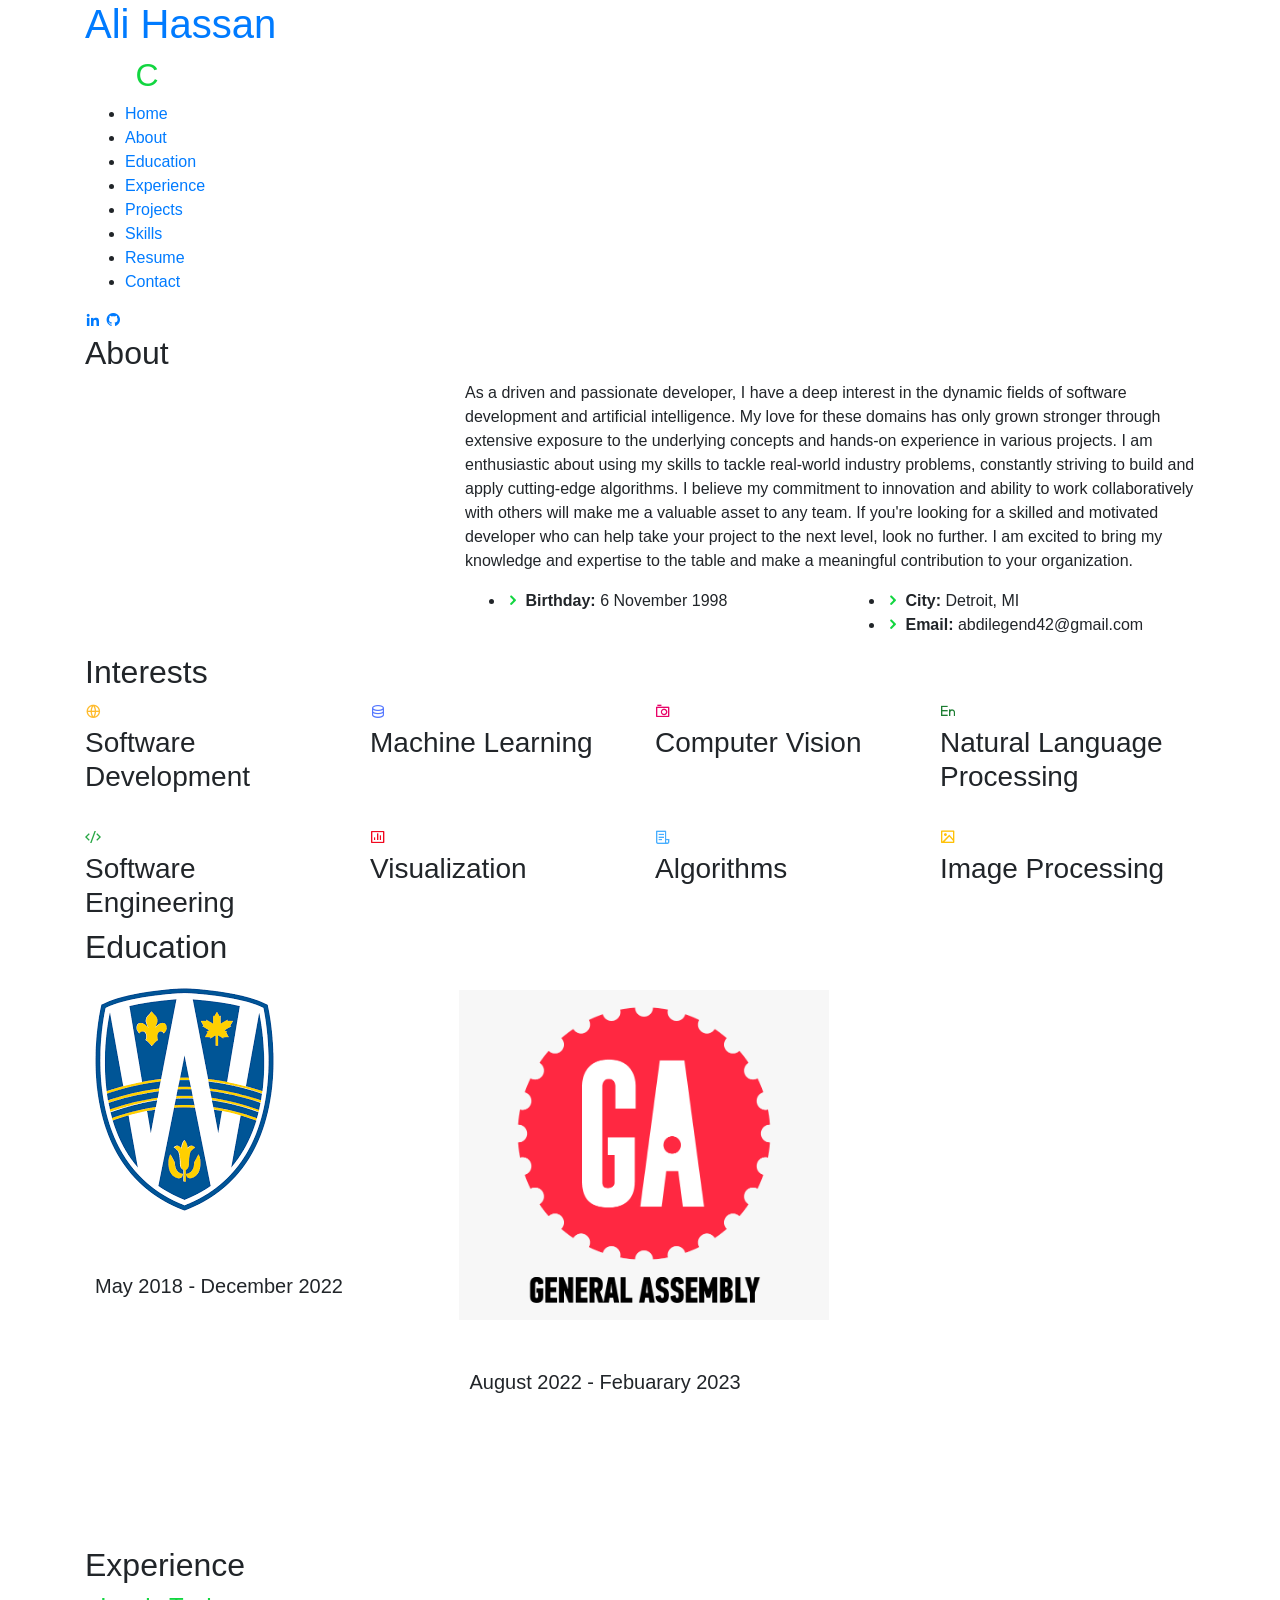
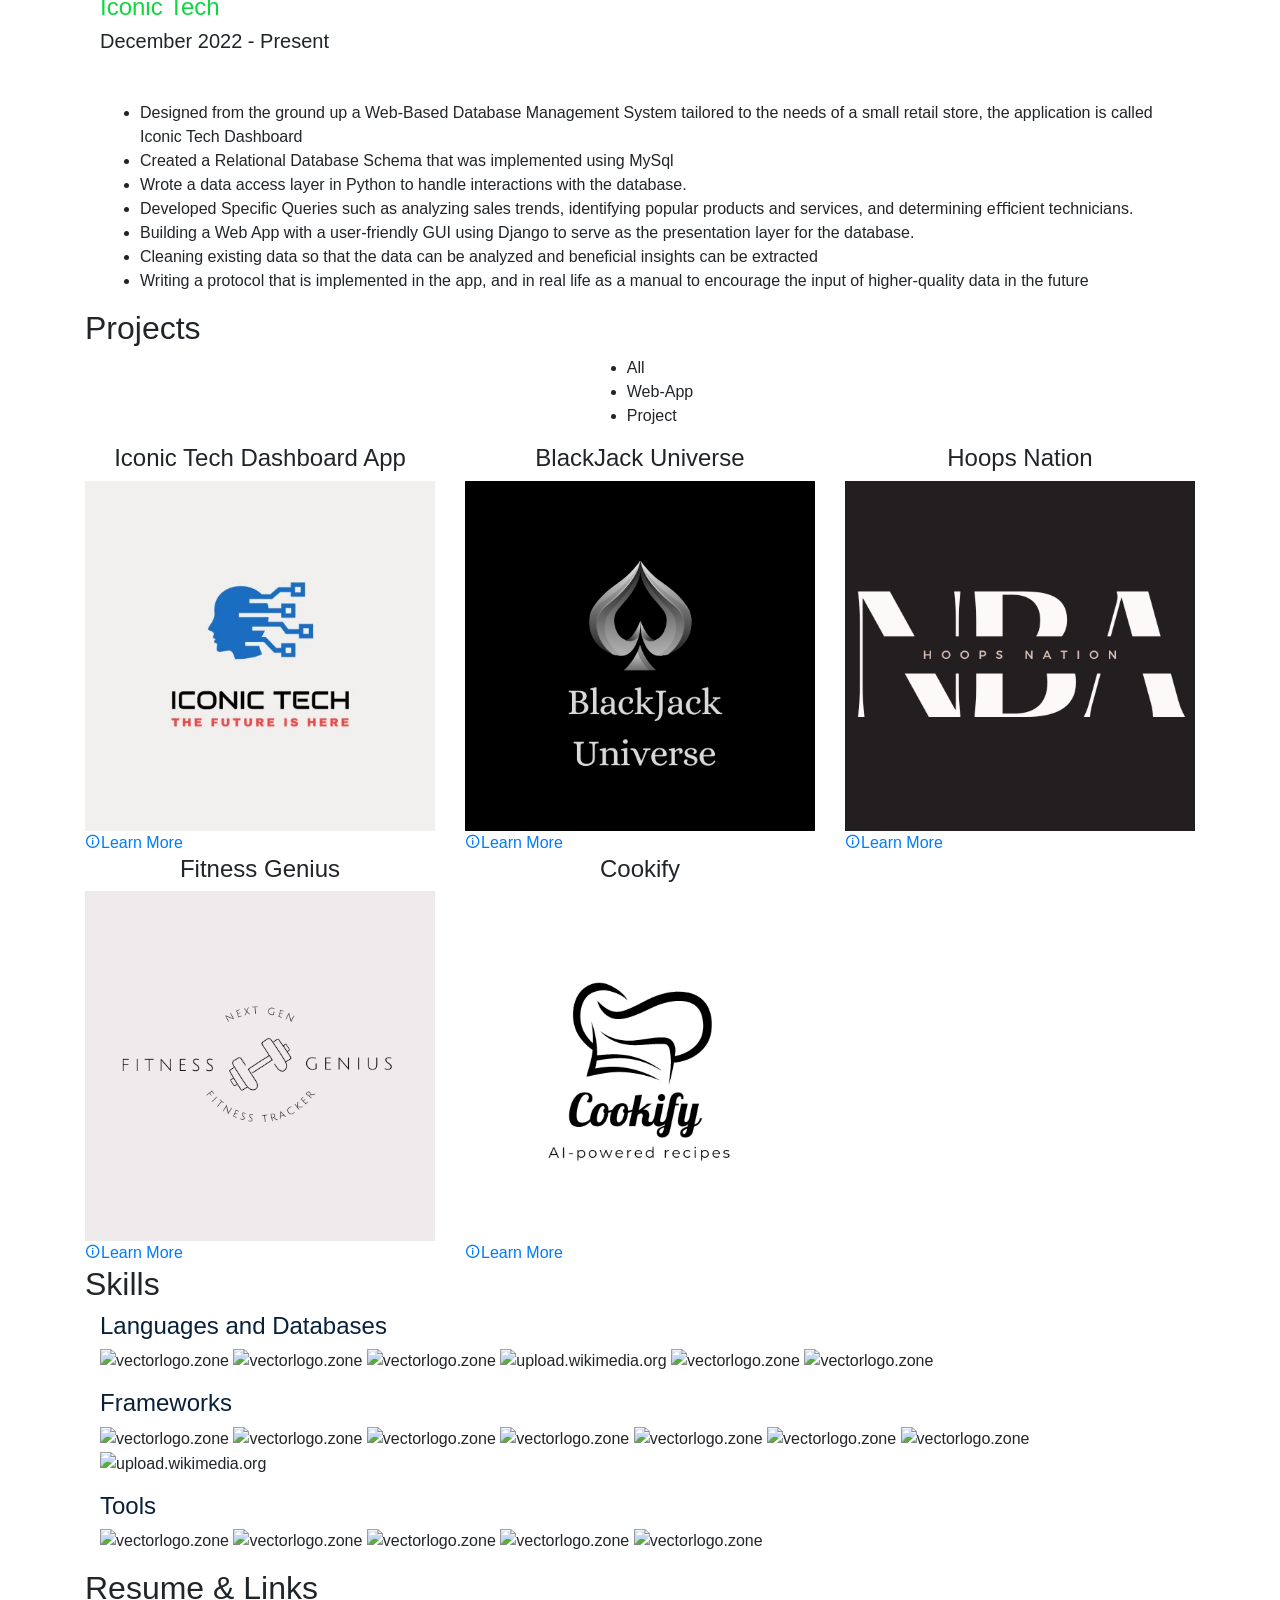
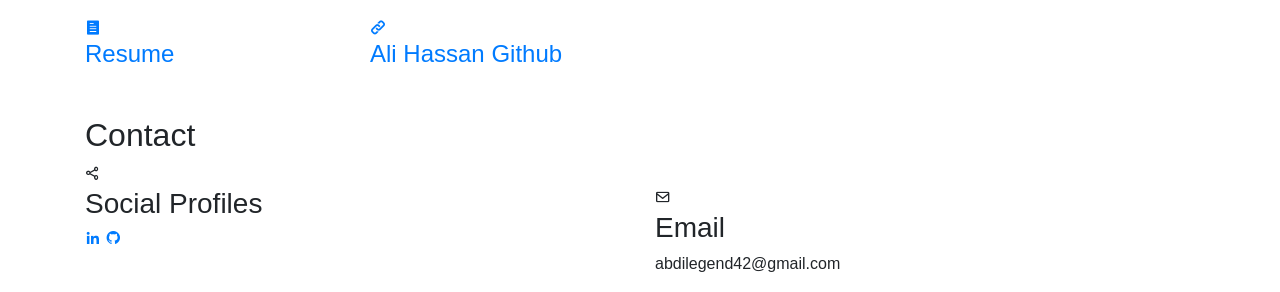
==== index.html @ 227ce413 "done" ====
<!DOCTYPE html>
<html lang="en">

<head>
  <!-- Google Tag Manager -->
  <script>(function(w,d,s,l,i){w[l]=w[l]||[];w[l].push({'gtm.start':
  new Date().getTime(),event:'gtm.js'});var f=d.getElementsByTagName(s)[0],
  j=d.createElement(s),dl=l!='dataLayer'?'&l='+l:'';j.async=true;j.src=
  'https://www.googletagmanager.com/gtm.js?id='+i+dl;f.parentNode.insertBefore(j,f);
  })(window,document,'script','dataLayer','GTM-5BB8W2X');</script>
  <!-- End Google Tag Manager -->
  <link rel="icon" type="image/png" href="/favicon.png"/>
  <meta charset="utf-8">
  <meta content="width=device-width, initial-scale=1.0" name="viewport">

  <title>Personal Portfolio</title>
  <meta content="" name="descriptison">
  <meta content="" name="keywords">

  <!-- Google Fonts -->
  <link href="https://fonts.googleapis.com/css?family=Open+Sans:300,300i,400,400i,600,600i,700,700i|Raleway:300,300i,400,400i,500,500i,600,600i,700,700i|Poppins:300,300i,400,400i,500,500i,600,600i,700,700i" rel="stylesheet">

  <!-- Vendor CSS Files -->
  <link href="assets/vendor/bootstrap/css/bootstrap.min.css" rel="stylesheet">
  <link href="assets/vendor/icofont/icofont.min.css" rel="stylesheet">
  <link href="assets/vendor/remixicon/remixicon.css" rel="stylesheet">
  <link href="assets/vendor/owl.carousel/assets/owl.carousel.min.css" rel="stylesheet">
  <link href="assets/vendor/boxicons/css/boxicons.min.css" rel="stylesheet">
  <link href="assets/vendor/venobox/venobox.css" rel="stylesheet">

  <!-- Template Main CSS File -->
  <link href="assets/css/style.css" rel="stylesheet">


  <!-- Global site tag (gtag.js) - Google Analytics -->
  <script async src="https://www.googletagmanager.com/gtag/js?id=UA-169007209-3"></script>
  <script>
    window.dataLayer = window.dataLayer || [];
    function gtag(){dataLayer.push(arguments);}
    gtag('js', new Date());

    gtag('config', 'UA-169007209-3');
  </script>



  <!-- =======================================================
  * Template Name: Personal - v2.1.0
  * Template URL: https://bootstrapmade.com/personal-free-resume-bootstrap-template/
  * Author: BootstrapMade.com
  * License: https://bootstrapmade.com/license/
  ======================================================== -->
</head>

<body>
  
  <!-- Google Tag Manager (noscript) -->
  <noscript><iframe src="https://www.googletagmanager.com/ns.html?id=GTM-5BB8W2X"
  height="0" width="0" style="display:none;visibility:hidden"></iframe></noscript>
  <!-- End Google Tag Manager (noscript) -->
  <!-- ======= Header ======= -->
  <header id="header" class="header-tops">

    <div class="container">

      <h1><a href="index.html">Ali Hassan</a></h1>
      <h2 style="color:#fff">I'm <span class="typing" style="color:#12D640"></span></h2>
      <nav class="nav-menu d-none d-lg-block">
        <ul>
          <li class="active"><a href="#header"> <span>Home</span></a></li>
          <li><a href="#about"><span>About</span></a></li>
          <li><a href="#education"> <span>Education</span></a></li>
          <li><a href="#experience"> <span>Experience</span></a></li>
<!--          <li><a href="#projects"> <span>Projects</span></a></li>-->
          <li><a href="#portfolio"> <span>Projects</span></a></li>
          <li><a href="#skills"> <span>Skills</span></a></li>
          <li><a href="https://docs.google.com/document/d/1P2E6kSkN2MoJBh04_WtSb4Br6x7WhR8anHYBOTL9OX8/edit?usp=sharing" target="_blank"> <span>Resume</span></a></li>
          <!-- <li><a href="#links"> <span>Resume & Links</span></a></li> -->
          <li><a href="#contacts"> <span>Contact</span></a></li>

        </ul>
      </nav><!-- .nav-menu -->

      <div class="social-links">
          <a href="https://www.linkedin.com/in/ali-hassan-009813263/" target="_blank" class="linkedin"><i class="bx bxl-linkedin"></i></a>
          <a href="https://github.com/Alibedel" target="_blank" class="github"><i class="bx bxl-github"></i></a>
          <!-- <a href="abdilegend42@gmail.com" target="_blank" class="google"><i class="bx bxl-google"></i></a> -->

      </div>

    </div>
  </header><!-- End Header -->

  <!-- ======= About Section ======= -->
  <section id="about" class="about">

    <!-- ======= About Me ======= -->
    <div class="about-me container">

      <div class="section-title">
        <h2>About</h2>
      </div>

      <div class="row">
        <div class="col-lg-4" data-aos="fade-right">
          <!-- <img src="assets/img/profile.jpeg" class="img-fluid" alt=""> -->
        </div>
        <div class="col-lg-8 pt-4 pt-lg-0 content" data-aos="fade-left">
          <p>As a driven and passionate developer, I have a deep interest in the dynamic fields of software development and artificial intelligence. My love for these domains has only grown stronger through extensive exposure to the underlying concepts and hands-on experience in various projects.
            I am enthusiastic about using my skills to tackle real-world industry problems, constantly striving to build and apply cutting-edge algorithms. I believe my commitment to innovation and ability to work collaboratively with others will make me a valuable asset to any team.
            If you're looking for a skilled and motivated developer who can help take your project to the next level, look no further. I am excited to bring my knowledge and expertise to the table and make a meaningful contribution to your organization.
          </p>
          <div class="row">
            <div class="col-lg-6">
              <ul>
                <li><i class="icofont-rounded-right"></i> <strong>Birthday:</strong> 6 November 1998</li>
                <!--<li><i class="icofont-rounded-right"></i> <strong>Phone:</strong> +1 480-401-8112</li>-->
              </ul>
            </div>
            <div class="col-lg-6">
              <ul>
                <li><i class="icofont-rounded-right"></i> <strong>City:</strong> Detroit, MI</li>
                <li><i class="icofont-rounded-right"></i> <strong>Email:</strong> abdilegend42@gmail.com</li>
              </ul>
            </div>
          </div>
        </div>
      </div>

    </div><!-- End About Me -->

    <!-- ======= Interests ======= -->
    <div class="interests container">

      <div class="section-title">
        <h2>Interests</h2>
      </div>

      <div class="row">
        <div class="col-lg-3 col-md-4">
          <div class="icon-box">
            <i class="ri-global-line" style="color: #ffbb2c;"></i>
            <h3>Software Development</h3>
          </div>
        </div>
        <div class="col-lg-3 col-md-4 mt-4 mt-md-0">
          <div class="icon-box">
            <i class="ri-database-2-line" style="color: #5578ff;"></i>
            <h3>Machine Learning</h3>
          </div>
        </div>
        <div class="col-lg-3 col-md-4 mt-4 mt-md-0">
          <div class="icon-box">
            <i class="ri-camera-3-line" style="color: #e80368;"></i>
            <h3>Computer Vision</h3>
          </div>
        </div>
        <div class="col-lg-3 col-md-4 mt-4 mt-lg-0">
          <div class="icon-box">
            <i class="ri-english-input" style="color: #1c7d32;"></i>
            <h3>Natural Language Processing</h3>
          </div>
        </div>
        <div class="col-lg-3 col-md-4 mt-4">
          <div class="icon-box">
            <i class="ri-code-s-slash-fill" style="color: #28a745;"></i>
            <h3>Software Engineering</h3>
          </div>
        </div>
        <div class="col-lg-3 col-md-4 mt-4">
          <div class="icon-box">
            <i class="ri-bar-chart-box-line" style="color: #f1081f;"></i>
            <h3>Visualization</h3>
          </div>
        </div>
        <div class="col-lg-3 col-md-4 mt-4">
          <div class="icon-box">
            <i class="ri-file-list-3-line" style="color: #47aeff;"></i>
            <h3>Algorithms</h3>
          </div>
        </div>
        <div class="col-lg-3 col-md-4 mt-4">
          <div class="icon-box">
            <i class="ri-image-line" style="color: #ffc107;"></i>
            <h3>Image Processing</h3>
          </div>
        </div>
      </div>

    </div><!-- End Interests -->
  </section><!-- End About Section -->



  <!-- ======= Education Section ======= -->
  <section id="education" class="services">
    <div class="container">
      <div class="section-title">
        <h2>Education</h2>
      </div>
      <div class="row">
        <div class="col-lg-12" data-aos="fade-up" style="display: inline-block;">


            <div class="col-md-4 mt-4 mt-md-0 icon-box" data-aos="fade-up" data-aos-delay="100" style="padding:0px 0px;padding-bottom: 5px;display: inline-block;">
              <img src="assets/img/education/ASU.jpg" class="img-fluid" alt="">
              <!-- <h4 style="text-align:left;"><a href="https://www.asu.edu/" target="_blank" style="color:#12d640">Arizona State University</a><br> </h4> -->
              <p style="text-align:left;color:#fff;padding: 5px 10px;"><em>BCS in Biochemstry</em></p>
              <h5 style="text-align:left;padding: 0px 10px;">May 2018 - December 2022</h5>
              <h6 style="text-align:left;color:#fff;padding: 0px 10px;">Relevant Coursework</h6>
              <ul style="text-align:left;color:#fff;">
                <li>the structure and function of DNA, RNA, and proteins</li>
                <li>the principles and applications of various analytical techniques used in biochemistry, such as chromatography, electrophoresis, and spectroscopy.</li>
                <li>the principles of inheritance and the structure and function of genes.</li>
              </ul>
            </div>
            <div class="col-md-4 mt-4 mt-md-0 icon-box" data-aos="fade-up" data-aos-delay="100" style="padding:0px 0px;padding-bottom: 5px;display: inline-block;">
              <img src="assets/img/education/GA.png" class="img-fluid" alt="">
              <!-- <h4 style="text-align:left;"><a href="https://www.asu.edu/" target="_blank" style="color:#12d640">Arizona State University</a><br> </h4> -->
              <p style="text-align:left;color:#fff;padding: 5px 10px;"><em>Software Engineering</em></p>
              <h5 style="text-align:left;padding: 0px 10px;">August 2022 -  Febuarary 2023</h5>
              <h6 style="text-align:left;color:#fff;padding: 0px 10px;">Relevant Coursework</h6>
              <ul style="text-align:left;color:#fff;">
                <li>Database Management Systems</li>
                <li>World Wide Web Info System Dev</li>
                <li>Obj-Oriented Software Analysis/Design</li>
                <li>Data Structures & Algorithms</li>
              </ul>
            </div>

          </div>
        </div>
      </div>


 

  </section>
  <!-- End Education Section -->



  <!-- Start Experience Section -->

  <section id="experience" class="services">
    <div class="container">
      <div class="section-title">
        <h2>Experience</h2>
      </div>
      <div class="row">
          <div class="col-lg-12" data-aos="fade-up">
              <div class="col-md-12 mt-4 mt-md-0 icon-box" data-aos="fade-up" data-aos-delay="100">
                <h4 style="text-align:left;"><a href="https://www.iconictech.ca/" style="color:#12d640">Iconic Tech</a><br> </h4>
                <h5 style="text-align:left;">December 2022 - Present</h5>
                <p style="text-align:left;color:#fff"><em>Software Engineer (Freelance) </em></p>
                <ul style="text-align:left;">
                  <li>Designed from the ground up a Web-Based Database Management
                    System tailored to the needs of a small retail store, the application is called
                    Iconic Tech Dashboard</li>
                  <li>Created a Relational Database Schema that was implemented using
                      MySql</li>
                  <li>Wrote a data access layer in Python to handle interactions with the
                    database.</li>
                  <li>Developed Speciﬁc Queries such as analyzing sales trends, identifying
                    popular products and services, and determining eﬃcient technicians.</li>
                  <li>Building a Web App with a user-friendly GUI using Django to serve as
                    the presentation layer for the database.</li>
                  <li>Cleaning existing data so that the data can be analyzed and beneﬁcial
                    insights can be extracted</li>
                  <li>Writing a protocol that is implemented in the app, and in real life as a
                    manual to encourage the input of higher-quality data in the future</li>

                </ul>
              </div>
              <!-- <div class="col-md-12 mt-4 mt-md-0 icon-box" data-aos="fade-up" data-aos-delay="100">
                <h4 style="text-align:left;"><a href="https://windsorislamicassociation.com/" style="color:#12d640">Windsor Islamic Association</a><br> </h4>
                <h5 style="text-align:left;">July 2022 - August 2022</h5>
                <p style="text-align:left;color:#fff"><em>Web Developer Intern</em></p>
                <ul style="text-align:left;">
                  <li>Designed and Built a responsive website using a CMS and Front End
                    Stack technologies</li>
                  <li>Worked on Prayer Time Algorithm Using Html/CSS, Javascript and
                    PHP</li>
                  <li>Created various forms of content and published media tailored to the
                    clients needs</li>
                </ul>
              </div> -->
          </div>
        </div>
    </div>
  </section>

  <!-- End Experience Section -->



  <!-- Start Project Section -->
  <section id="portfolio" class="portfolio">
    <div class="container">

      <div class="section-title">
        <h2>Projects</h2>
      </div>

      <div class="row">
        <div class="col-lg-12 d-flex justify-content-center">
          <ul id="portfolio-flters">
            <li data-filter="*" class="filter-active">All</li>
            <li data-filter=".filter-app">Web-App</li>
            <li data-filter=".filter-project">Project</li>
          </ul>
        </div>
      </div>

      <div class="row portfolio-container">

        <div class="col-lg-4 col-md-6 portfolio-item filter-app">
          <center><h4>Iconic Tech Dashboard App</h4></center>
          <div class="portfolio-wrap">
            <img src="assets/img/project/iconictech.jpg" class="img-fluid" alt="">
            <div class="portfolio-info">
              <div class="portfolio-links">
                <a href="projects/iconictech.html" data-gall="portfolioDetailsGallery" data-vbtype="iframe" class="venobox" title="Project Details"><i class="bx bx-info-circle"></i>Learn More</a>
              </div>
            </div>
          </div>
        </div>

        <div class="col-lg-4 col-md-6 portfolio-item filter-app">
          <center><h4>BlackJack Universe</h4></center>
          <div class="portfolio-wrap">
            <img src="assets/img/project/blackJackUniverse.png" class="img-fluid" alt="">
            <div class="portfolio-info">
              
              <div class="portfolio-links">
                <a href="projects/blackJackUniverse.html" data-gall="portfolioDetailsGallery" data-vbtype="iframe" class="venobox" title="Project Details"><i class="bx bx-info-circle"></i>Learn More</a>
              </div>
            </div>
          </div>
        </div>

        <div class="col-lg-4 col-md-6 portfolio-item filter-app">
          <center><h4>Hoops Nation</h4></center>
          <div class="portfolio-wrap">
            <img src="assets/img/project/hoopsNations.png" class="img-fluid" alt="VegiDrone">
            <div class="portfolio-info">            
              <div class="portfolio-links">
                <a href="projects/hoopsNations.html" data-gall="portfolioDetailsGallery" data-vbtype="iframe" class="venobox" title="Project Details"><i class="bx bx-info-circle"></i>Learn More</a>
              </div>
            </div>
          </div>
        </div>

        <div class="col-lg-4 col-md-6 portfolio-item filter-project">
          <center><h4>Fitness Genius</h4></center>
          <div class="portfolio-wrap">
            <img src="assets/img/project/fitGenius.png" class="img-fluid" alt="">
            <div class="portfolio-info">
              <div class="portfolio-links">
                <a href="projects/fitGenius.html" data-gall="portfolioDetailsGallery" data-vbtype="iframe" class="venobox" title="Project Details"><i class="bx bx-info-circle"></i>Learn More</a>
              </div>
            </div>
          </div>
        </div>

        <div class="col-lg-4 col-md-6 portfolio-item filter-project">
          <center><h4>Cookify</h4></center>
          <div class="portfolio-wrap">
            <img src="assets/img/project/Cookify.png" class="img-fluid" alt="">
            <div class="portfolio-info">
              
              <div class="portfolio-links">
                <a href="projects/Cookify.html" data-gall="portfolioDetailsGallery" data-vbtype="iframe" class="venobox" title="Project Details"><i class="bx bx-info-circle"></i>Learn More</a>
              </div>
            </div>
          </div>
        </div>


  </section>

  <!-- End Project Section -->



  <!-- Start Skills Section -->

  <section id="skills" class="services">
    <div class="container">
      <div class="section-title">
        <h2>Skills</h2>
      </div>
      <div class="row">
        <div class="col-lg-12" data-aos="fade-up">
          <div class="col-md-12 mt-4 mt-md-0 icon-box" data-aos="fade-up" data-aos-delay="100" style="background:#fff">
            <h4 style="text-align:left;color:#09203a">Languages and Databases</h4>
                <p style="text-align:left;">
                  <img src="https://www.vectorlogo.zone/logos/python/python-horizontal.svg" alt="vectorlogo.zone" height="50" width="150">
                  <img src="https://www.vectorlogo.zone/logos/java/java-horizontal.svg" alt="vectorlogo.zone" height="50" width="120">
                  <img src="https://www.vectorlogo.zone/logos/w3_html5/w3_html5-ar21.svg" alt="vectorlogo.zone">
                  <img src="https://upload.wikimedia.org/wikipedia/commons/d/d5/CSS3_logo_and_wordmark.svg" alt="upload.wikimedia.org" height="60" width="90">
                  <img src="https://www.vectorlogo.zone/logos/mysql/mysql-horizontal.svg" alt="vectorlogo.zone" height="70" width="130">
                  <img src="https://www.vectorlogo.zone/logos/postgresql/postgresql-horizontal.svg" alt="vectorlogo.zone" height="50" width="190">

                </p>
            </div>
            <div class="col-md-12 mt-4 mt-md-0 icon-box" data-aos="lefade-up" data-aos-delay="100" style="background:#fff">
              <h4 style="text-align:left;color:#09203a">Frameworks</h4>
                <p style="text-align:left;">
                  <img src="https://www.vectorlogo.zone/logos/pocoo_flask/pocoo_flask-ar21.svg" alt="vectorlogo.zone">
                  <img src="https://www.vectorlogo.zone/logos/djangoproject/djangoproject-ar21.svg" alt="vectorlogo.zone">
                  <img src="https://www.vectorlogo.zone/logos/nodejs/nodejs-horizontal.svg" alt="vectorlogo.zone">
                  <img src="https://www.vectorlogo.zone/logos/getbootstrap/getbootstrap-ar21.svg" alt="vectorlogo.zone">
                  <img src="https://www.vectorlogo.zone/logos/tensorflow/tensorflow-ar21.svg" alt="vectorlogo.zone">
                  <img src="https://www.vectorlogo.zone/logos/pytorch/pytorch-ar21.svg" alt="vectorlogo.zone">
                  <img src="https://www.vectorlogo.zone/logos/opencv/opencv-ar21.svg" alt="vectorlogo.zone">
                  <img src="https://upload.wikimedia.org/wikipedia/commons/0/05/Scikit_learn_logo_small.svg" alt="upload.wikimedia.org" width="90" height="70">
              </p>
          </div>
          <div class="col-md-12 mt-4 mt-md-0 icon-box" data-aos="lefade-up" data-aos-delay="100" style="background:#fff">
              <h4 style="text-align:left;color:#09203a">Tools</h4>
                <p style="text-align:left;">
                  <img src="https://www.vectorlogo.zone/logos/git-scm/git-scm-ar21.svg" alt="vectorlogo.zone">
                  <img src="https://www.vectorlogo.zone/logos/amazon_aws/amazon_aws-ar21.svg" alt="vectorlogo.zone">
                  <img src="https://www.vectorlogo.zone/logos/google_cloud/google_cloud-ar21.svg" alt="vectorlogo.zone">
                  <img src="https://www.vectorlogo.zone/logos/heroku/heroku-ar21.svg" alt="vectorlogo.zone">
                  <img src="https://www.vectorlogo.zone/logos/jupyter/jupyter-ar21.svg" alt="vectorlogo.zone">
              </p>
          </div>
        </div>
      </div>
    </div>
  </section>

  <!-- End Skills Section -->




  <!-- Start Links section -->
  <section id="links" class="services">
    <div class="container">
      <div class="section-title">
        <h2>Resume & Links</h2>
      </div>
      <div class="row">
        <div class="col-md-3 mt-4 mt-md-0 icon-box" data-aos="fade-up" data-aos-delay="100">
          <a href="https://docs.google.com/document/d/1P2E6kSkN2MoJBh04_WtSb4Br6x7WhR8anHYBOTL9OX8/edit?usp=sharing" target="_blank"><div class="icon"><i class="icofont-page"></i></div></a>
          <h4 class="title"><a href="https://docs.google.com/document/d/1P2E6kSkN2MoJBh04_WtSb4Br6x7WhR8anHYBOTL9OX8/edit?usp=sharing" target="_blank">Resume</a></h4>
          <p class="description" style="color:#fff;">Ali Hassan Resume</p>
        </div>
        <div class="col-md-3 mt-4 mt-md-0 icon-box" data-aos="fade-up">
          <a href="https://github.com/Alibedel" target="_blank"><div class="icon"><i class="icofont-link"></i></div></a>
          <h4 class="title"><a href="https://github.com/Alibedel" target="_blank">Ali Hassan Github</a></h4>
          <p class="description" style="color:#fff;"> The github profile of Ali Hassan</p>
        </div>
        <!-- <div class="col-md-3 mt-4 mt-md-0 icon-box" data-aos="fade-up" data-aos-delay="100">
          <a href="https://techingenious.herokuapp.com/" target="_blank"><div class="icon"><i class="icofont-page"></i></div></a>
          <h4 class="title"><a href="https://techingenious.herokuapp.com/" target="_blank">Blog</a></h4>
          <p class="description" style="color:#fff;">Blog containing articles on AI, coding, development</p>
        </div> -->
      </div>
    </div>
  </section> <!--End Links Section -->


  <!-- Start Contact Section -->

  <section id="contacts" class="contact">
    <div class="container">

      <div class="section-title">
        <h2>Contact</h2>
      </div>

      <div class="row mt-2">


        <div class="col-md-6 mt-4 mt-md-0 d-flex align-items-stretch">
          <div class="info-box">
            <i class="bx bx-share-alt"></i>
            <h3>Social Profiles</h3>
            <div class="social-links">
              <a href="https://www.linkedin.com/in/ali-hassan1998/" target="_blank" class="linkedin"><i class="bx bxl-linkedin"></i></a>
              <a href="https://github.com/Alibedel" target="_blank" class="github"><i class="bx bxl-github"></i></a>
              <!-- <a href="abdilegend42@gmail.com" target="_blank" class="google"><i class="bx bxl-google"></i></a> -->

            </div>
          </div>
        </div>

        <div class="col-md-6 mt-4 d-flex align-items-stretch">
          <div class="info-box">
            <i class="bx bx-envelope"></i>
            <h3>Email</h3>
            <p>abdilegend42@gmail.com</p>
          </div>
        </div>
      </div>
      <!-- <div id="sfczmlqxr5caww28rswrt8849ghbekgnh3j" ></div><script type="text/javascript" src="https://counter1.stat.ovh/private/counter.js?c=zmlqxr5caww28rswrt8849ghbekgnh3j&down=async" async></script><noscript><a href="https://www.freecounterstat.com" title="free web counter"><img src="https://counter1.stat.ovh/private/freecounterstat.php?c=zmlqxr5caww28rswrt8849ghbekgnh3j" border="0" title="free web counter" alt="free web counter" style="visibility: none;"></a></noscript> -->
    </div>
  </section>

  <!-- End Contact Section -->

  <!-- Vendor JS Files -->
  <script src="assets/vendor/jquery/jquery.min.js"></script>
  <script src="assets/vendor/bootstrap/js/bootstrap.bundle.min.js"></script>
  <script src="assets/vendor/jquery.easing/jquery.easing.min.js"></script>
  <script src="assets/vendor/php-email-form/validate.js"></script>
  <script src="assets/vendor/waypoints/jquery.waypoints.min.js"></script>
  <script src="assets/vendor/counterup/counterup.min.js"></script>
  <script src="assets/vendor/owl.carousel/owl.carousel.min.js"></script>
  <script src="assets/vendor/isotope-layout/isotope.pkgd.min.js"></script>
  <script src="assets/vendor/venobox/venobox.min.js"></script>
  <script src="assets/vendor/typed.js/typed.min.js"></script>
  <script type="text/javascript">
    var typed = new Typed('.typing',{
      strings: ["Coder", "Developer", "AI Enthusiast"],
      loop: true,
      typeSpeed: 65,
      backSpeed: 65
    });
  </script>

  <!-- Template Main JS File -->
  <script src="assets/js/main.js"></script>

</body>

</html>
---- assets/css/style.css ----
/**
* Template Name: Personal - v2.1.0
* Template URL: https://bootstrapmade.com/personal-free-resume-bootstrap-template/
* Author: BootstrapMade.com
* License: https://bootstrapmade.com/license/
*/

/*--------------------------------------------------------------
# General
--------------------------------------------------------------*/
body {
  font-family: "Open Sans", sans-serif;
  color: #fff;
  position: relative;
  background: transparent;
}

body::before {
  content: "";
  position: fixed;
  background: #010e1b;
  background-size: cover;
  left: 0;
  right: 0;
  top: 0;
  height: 100vh;
}

@media (min-width: 1024px) {
  body::before {
    background-attachment: fixed;
  }
}

a {
  color: #12d640;
}

a:hover {
  color: #12d640;
  text-decoration: none;
}

h1, h2, h3, h4, h5, h6 {
  font-family: "Raleway", sans-serif;
}

/*--------------------------------------------------------------
# Header
--------------------------------------------------------------*/
#header {
  transition: ease-in-out 0s;
  position: relative;
  height: 100vh;
  display: flex;
  align-items: center;
  z-index: 997;
  overflow-y: auto;
}

#header * {
  transition: ease-in-out 0s;
}

#header h1 {
  font-size: 48px;
  margin-top: 0px;
  padding: 0;
  line-height: 1;
  font-weight: 700;
  font-family: "Poppins", sans-serif;
}

#header h1 a, #header h1 a:hover {
  color: #dee2e6;
  line-height: 1;
  display: inline-block;
}

#header h2 {
  font-size: 24px;
  margin-top: 20px;
  color: #12d640;
}

#header h2 span {
  color: #ffc107;
  border-bottom: 2px solid #1c7d32;
  padding-bottom: 6px;
}

#header img {
  padding: 0;
  margin: 0;
}

#header .social-links {
  margin-top: 40px;
  display: flex;
}

#header .social-links a {
  font-size: 16px;
  display: flex;
  justify-content: center;
  align-items: center;
  background: rgba(255, 255, 255, 0.1);
  color: #fff;
  line-height: 1;
  margin-right: 8px;
  border-radius: 50%;
  width: 40px;
  height: 40px;
}

#header .social-links a:hover {
  background: #1c7d32;
}

@media (max-width: 992px) {
  #header h1 {
    font-size: 36px;
  }
  #header h2 {
    font-size: 20px;
    line-height: 30px;
  }
  #header .social-links {
    margin-top: 15px;
  }
  #header .container {
    display: flex;
    flex-direction: column;
    align-items: center;
  }
}

/*--------------------------------------------------------------
# Navigation Menu
--------------------------------------------------------------*/
/* Desktop Navigation */
.nav-menu {
  margin-top: 35px;
}

.nav-menu ul {
  display: flex;
  margin: 0;
  padding: 0;
  list-style: none;
}

.nav-menu li + li {
  margin-left: 30px;
}

.nav-menu a {
  display: block;
  position: relative;
  color: #fff;
  font-size: 19px;
  font-family: "Poppins", sans-serif;
  font-weight: 400;
}

.nav-menu a:before {
  content: "";
  position: absolute;
  width: 0;
  height: 2px;
  bottom: -4px;
  left: 0;
  background-color: #9e7f25;
  visibility: hidden;
  width: 0px;
  transition: all 0.3s ease-in-out 0s;
}

.nav-menu a:hover:before, .nav-menu li:hover > a:before, .nav-menu .active > a:before {
  visibility: visible;
  width: 25px;
}

.nav-menu a:hover, .nav-menu .active > a, .nav-menu li:hover > a {
  color: #12d640;
  text-decoration: none;
}

/* Mobile Navigation */
.mobile-nav-toggle {
  position: fixed;
  right: 15px;
  top: 15px;
  z-index: 9998;
  border: 0;
  background: none;
  font-size: 24px;
  transition: all 0.4s;
  outline: none !important;
  line-height: 1;
  cursor: pointer;
  text-align: right;
}

.mobile-nav-toggle i {
  color: #fff;
}

.mobile-nav {
  position: fixed;
  top: 55px;
  right: 15px;
  bottom: 15px;
  left: 15px;
  z-index: 9999;
  overflow-y: auto;
  background: rgba(0, 0, 0, 0.7);
  transition: ease-in-out 0s;
  opacity: 0;
  visibility: hidden;
  border-radius: 10px;
  padding: 10px 0;
  border: 2px solid rgba(255, 255, 255, 0.12);
}

.mobile-nav * {
  margin: 0;
  padding: 0;
  list-style: none;
}

.mobile-nav a {
  display: block;
  position: relative;
  color: #fff;
  padding: 10px 20px;
  font-weight: 500;
  outline: none;
}

.mobile-nav a:hover, .mobile-nav .active > a, .mobile-nav li:hover > a {
  color: #1c7d32;
  text-decoration: none;
}

.mobile-nav-overly {
  width: 100%;
  height: 100%;
  z-index: 9997;
  top: 0;
  left: 0;
  position: fixed;
  background: rgba(9, 9, 9, 0.6);
  overflow: hidden;
  display: none;
  transition: ease-in-out 0s;
}

.mobile-nav-active {
  overflow: hidden;
}

.mobile-nav-active .mobile-nav {
  opacity: 1;
  visibility: visible;
}

.mobile-nav-active .mobile-nav-toggle i {
  color: #fff;
}

/* Header Top */
#header.header-top {
  height: 90px;
  position: fixed;
  left: 0;
  top: 0;
  right: 0;
  background: #09203a;
}

#header.header-top .social-links, #header.header-top h2 {
  display: none;
}

#header.header-top h1 {
  margin-right: auto;
  font-size: 36px;
}

#header.header-top .container {
  display: flex;
  align-items: center;
}

#header.header-top .nav-menu {
  margin: 0;
}

@media (max-width: 768px) {
  #header.header-top {
    height: 60px;
  }
  #header.header-top h1 {
    font-size: 26px;
  }
}

/*--------------------------------------------------------------
# Sections General
--------------------------------------------------------------*/
section {
  overflow: hidden;
  position: absolute;
  width: 100%;
  top: 140px;
  bottom: 100%;
  opacity: 0;
  z-index: 2;
}

section.section-show {
  top: 70px;
  bottom: auto;
  opacity: 1;
  padding-bottom: 0px;
}

section .container {
  background: rgba(0, 0, 0, 0);
  padding: 30px;
}

@media (max-width: 768px) {
  section {
    top: 120px;
  }
  section.section-show {
    top: 80px;
  }
}

.section-title h2 {
  font-size: 14px;
  font-weight: 500;
  padding: 0;
  line-height: 1px;
  margin: 0 0 20px 0;
  letter-spacing: 2px;
  text-transform: uppercase;
  color: #dee2e6;
  font-family: "Poppins", sans-serif;
}

.section-title h2::after {
  content: "";
  width: 120px;
  height: 1px;
  display: inline-block;
  background: #dee2e6;
  margin: 4px 10px;
}

.section-title p {
  margin: 0;
  margin: -15px 0 15px 0;
  font-size: 36px;
  font-weight: 700;
  text-transform: uppercase;
  font-family: "Poppins", sans-serif;
  color: #fff;
}

/*--------------------------------------------------------------
# About
--------------------------------------------------------------*/
.about-me .content h3 {
  font-weight: 700;
  font-size: 26px;
  color: #1c7d32;
}

.about-me .content ul {
  list-style: none;
  padding: 0;
}

.about-me .content ul li {
  padding-bottom: 10px;
}

.about-me .content ul i {
  font-size: 20px;
  padding-right: 2px;
  color: #1c7d32;
}

.about-me .content p:last-child {
  margin-bottom: 0;
}

/*--------------------------------------------------------------
# Counts
--------------------------------------------------------------*/
.counts {
  padding: 70px 0 60px;
}

.counts .count-box {
  padding: 30px 30px 25px 30px;
  width: 100%;
  position: relative;
  text-align: center;
  background: rgba(255, 255, 255, 0.08);
}

.counts .count-box i {
  position: absolute;
  top: -25px;
  left: 50%;
  transform: translateX(-50%);
  font-size: 24px;
  background: rgba(255, 255, 255, 0.1);
  padding: 12px;
  color: #1c7d32;
  border-radius: 50px;
}

.counts .count-box span {
  font-size: 36px;
  display: block;
  font-weight: 600;
  color: #fff;
}

.counts .count-box p {
  padding: 0;
  margin: 0;
  font-family: "Raleway", sans-serif;
  font-size: 14px;
}

/*--------------------------------------------------------------
# Skills
--------------------------------------------------------------*/
.skills .progress {
  height: 50px;
  display: block;
  background: none;
}

.skills .progress .skill {
  padding: 0;
  margin: 0 0 6px 0;
  text-transform: uppercase;
  display: block;
  font-weight: 600;
  font-family: "Poppins", sans-serif;
  color: #fff;
}

.skills .progress .skill .val {
  float: right;
  font-style: normal;
}

.skills .progress-bar-wrap {
  background: rgba(255, 255, 255, 0.15);
}

.skills .progress-bar {
  width: 1px;
  height: 10px;
  transition: .9s;
  background-color: #1c7d32;
}

/*--------------------------------------------------------------
# Interests
--------------------------------------------------------------*/
.interests .icon-box {
  display: flex;
  align-items: center;
  padding: 20px;
  background: #09203a;
  transition: ease-in-out 0.3s;
}


.interests .icon-box i {
  font-size: 32px;
  padding-right: 10px;
  line-height: 1;
}

.interests .icon-box h3 {
  font-weight: 700;
  margin: 0;
  padding: 0;
  line-height: 1;
  font-size: 16px;
  color: #fff;
}

.interests .icon-box:hover {
  background: #042b56eb;
}

/*--------------------------------------------------------------
# Testimonials
--------------------------------------------------------------*/
.testimonials .testimonial-item {
  box-sizing: content-box;
  min-height: 320px;
}

.testimonials .testimonial-item .testimonial-img {
  width: 90px;
  border-radius: 50%;
  margin: -40px 0 0 40px;
  position: relative;
  z-index: 2;
  border: 6px solid rgba(255, 255, 255, 0.12);
}

.testimonials .testimonial-item h3 {
  font-size: 18px;
  font-weight: bold;
  margin: 10px 0 5px 45px;
  color: #fff;
}

.testimonials .testimonial-item h4 {
  font-size: 14px;
  color: #999;
  margin: 0 0 0 45px;
}

.testimonials .testimonial-item .quote-icon-left, .testimonials .testimonial-item .quote-icon-right {
  color: rgba(255, 255, 255, 0.25);
  font-size: 26px;
}

.testimonials .testimonial-item .quote-icon-left {
  display: inline-block;
  left: -5px;
  position: relative;
}

.testimonials .testimonial-item .quote-icon-right {
  display: inline-block;
  right: -5px;
  position: relative;
  top: 10px;
}

.testimonials .testimonial-item p {
  font-style: italic;
  margin: 0 15px 0 15px;
  padding: 20px 20px 60px 20px;
  background: rgba(255, 255, 255, 0.1);
  position: relative;
  border-radius: 6px;
  position: relative;
  z-index: 1;
}

.testimonials .owl-nav, .testimonials .owl-dots {
  margin-top: 5px;
  text-align: center;
}

.testimonials .owl-dot {
  display: inline-block;
  margin: 0 5px;
  width: 12px;
  height: 12px;
  border-radius: 50%;
  background-color: rgba(255, 255, 255, 0.3) !important;
}

.testimonials .owl-dot.active {
  background-color: #1c7d32 !important;
}

@media (max-width: 767px) {
  .testimonials {
    margin: 30px 10px;
  }
}

/*--------------------------------------------------------------
# Resume
--------------------------------------------------------------*/
.resume .resume-title {
  font-size: 26px;
  font-weight: 700;
  margin-top: 20px;
  margin-bottom: 20px;
  color: #fff;
}

.resume .resume-item {
  padding: 0 0 20px 20px;
  margin-top: -2px;
  border-left: 2px solid rgba(255, 255, 255, 0.2);
  position: relative;
}

.resume .resume-item h4 {
  line-height: 18px;
  font-size: 18px;
  font-weight: 600;
  text-transform: uppercase;
  font-family: "Poppins", sans-serif;
  color: #1c7d32;
  margin-bottom: 10px;
}

.resume .resume-item h5 {
  font-size: 16px;
  background: rgba(255, 255, 255, 0.15);
  padding: 5px 15px;
  display: inline-block;
  font-weight: 600;
  margin-bottom: 10px;
}

.resume .resume-item ul {
  padding-left: 20px;
}

.resume .resume-item ul li {
  padding-bottom: 10px;
}

.resume .resume-item:last-child {
  padding-bottom: 0;
}

.resume .resume-item::before {
  content: "";
  position: absolute;
  width: 16px;
  height: 16px;
  border-radius: 50px;
  left: -9px;
  top: 0;
  background: #9e7f25;
  border: 2px solid #9e7f25;
}

/*--------------------------------------------------------------
# Services
--------------------------------------------------------------*/
.services .icon-box {
  text-align: center;
  background: #09203a;
  padding: 40px 40px;
  transition: all ease-in-out 0.3s;
  margin: 10px
}

.services .icon-box .icon {
  margin: 0 auto;
  width: 64px;
  height: 64px;
  background: #1c7d32;
  border-radius: 5px;
  transition: all .3s ease-out 0s;
  display: flex;
  align-items: center;
  justify-content: center;
  margin-bottom: 20px;
  transform-style: preserve-3d;
}

.services .icon-box .icon i {
  color: #fff;
  font-size: 28px;
}

.services .icon-box .icon::before {
  position: absolute;
  content: '';
  left: -8px;
  top: -8px;
  height: 100%;
  width: 100%;
  background: rgba(255, 255, 255, 0.15);
  border-radius: 5px;
  transition: all .3s ease-out 0s;
  transform: translateZ(-1px);
}

.services .icon-box h4 {
  font-weight: 700;
  margin-bottom: 15px;
  font-size: 24px;
}

.services .icon-box h4 a {
  color: #fff;
}

.services .icon-box p {
  line-height: 24px;
  font-size: 14px;
  margin-bottom: 0;
}

.services .icon-box:hover {
  background: #042e5f;
  border-color: #1c7d32;
}

.services .icon-box:hover .icon {
  background: #fff;
}

.services .icon-box:hover .icon i {
  color: #1c7d32;
}

.services .icon-box:hover .icon::before {
  background: #35e888;
}

.services .icon-box:hover h4 a, .services .icon-box:hover p {
  color: #12d640;
}

/*--------------------------------------------------------------
# Portfolio
--------------------------------------------------------------*/
.portfolio .portfolio-item {
  margin-bottom: 30px;
}

.portfolio #portfolio-flters {
  padding: 0;
  margin: 0 auto 15px auto;
  list-style: none;
  text-align: center;
  border-radius: 50px;
  padding: 2px 15px;
}

.portfolio #portfolio-flters li {
  cursor: pointer;
  display: inline-block;
  padding: 8px 16px 10px 16px;
  font-size: 14px;
  font-weight: 600;
  line-height: 1;
  text-transform: uppercase;
  color: #fff;
  background: rgba(255, 255, 255, 0.1);
  margin: 0 3px 10px 3px;
  transition: all 0.3s ease-in-out;
  border-radius: 4px;
}

.portfolio #portfolio-flters li:hover, .portfolio #portfolio-flters li.filter-active {
  background: #1c7d32;
}

.portfolio #portfolio-flters li:last-child {
  margin-right: 0;
}

.portfolio .portfolio-wrap {
  transition: 0.3s;
  position: relative;
  overflow: hidden;
  z-index: 1;
  background: rgba(0, 0, 0, 0.6);
}

.portfolio .portfolio-wrap::before {
  content: "";
  background: rgba(0, 0, 0, 0.6);
  position: absolute;
  left: 30px;
  right: 30px;
  top: 30px;
  bottom: 30px;
  transition: all ease-in-out 0.3s;
  z-index: 2;
  opacity: 0;
}

.portfolio .portfolio-wrap .portfolio-info {
  opacity: 0;
  position: absolute;
  top: 0;
  left: 0;
  right: 0;
  bottom: 0;
  text-align: center;
  z-index: 3;
  transition: all ease-in-out 0.3s;
  display: flex;
  flex-direction: column;
  justify-content: center;
  align-items: center;
}

.portfolio .portfolio-wrap .portfolio-info::before {
  display: block;
  content: "";
  width: 48px;
  height: 48px;
  position: absolute;
  top: 35px;
  left: 35px;
  border-top: 3px solid #fff;
  border-left: 3px solid #fff;
  transition: all 0.5s ease 0s;
  z-index: 9994;
}

.portfolio .portfolio-wrap .portfolio-info::after {
  display: block;
  content: "";
  width: 48px;
  height: 48px;
  position: absolute;
  bottom: 35px;
  right: 35px;
  border-bottom: 3px solid #fff;
  border-right: 3px solid #fff;
  transition: all 0.5s ease 0s;
  z-index: 9994;
}

.portfolio .portfolio-wrap .portfolio-info h4 {
  font-size: 20px;
  color: #fff;
  font-weight: 600;
}

.portfolio .portfolio-wrap .portfolio-info p {
  color: #ffffff;
  font-size: 14px;
  text-transform: uppercase;
  padding: 0;
  margin: 0;
}

.portfolio .portfolio-wrap .portfolio-links {
  text-align: center;
  z-index: 4;
}

.portfolio .portfolio-wrap .portfolio-links a {
  color: #fff;
  margin: 0 2px;
  font-size: 28px;
  display: inline-block;
  transition: 0.3s;
}

.portfolio .portfolio-wrap .portfolio-links a:hover {
  color: #63eda3;
}

.portfolio .portfolio-wrap:hover::before {
  top: 0;
  left: 0;
  right: 0;
  bottom: 0;
  opacity: 1;
}

.portfolio .portfolio-wrap:hover .portfolio-info {
  opacity: 1;
}

.portfolio .portfolio-wrap:hover .portfolio-info::before {
  top: 15px;
  left: 15px;
}

.portfolio .portfolio-wrap:hover .portfolio-info::after {
  bottom: 15px;
  right: 15px;
}

/*--------------------------------------------------------------
# Contact
--------------------------------------------------------------*/
.contact .info-box {
  color: #444444;
  padding: 20px;
  width: 100%;
  background: #09203a;
}

.contact .info-box i.bx {
  font-size: 24px;
  color: #dee2e6;
  border-radius: 50%;
  padding: 14px;
  float: left;
  background: rgba(255, 255, 255, 0.1);
}

.contact .info-box h3 {
  font-size: 20px;
  color: #28a745;
  font-weight: 700;
  margin: 10px 0 8px 68px;
}

.contact .info-box p {
  padding: 0;
  color: #fff;
  line-height: 24px;
  font-size: 14px;
  margin: 0 0 0 68px;
}

.contact .info-box .social-links {
  margin: 5px 0 0 68px;
  display: flex;
}

.contact .info-box .social-links a {
  font-size: 18px;
  display: inline-block;
  color: #fff;
  line-height: 1;
  margin-right: 12px;
  transition: 0.3s;
}

.contact .info-box .social-links a:hover {
  color: #12d640;
}

.contact .php-email-form {
  padding: 30px;
  background: rgba(255, 255, 255, 0.08);
}

.contact .php-email-form .validate {
  display: none;
  color: red;
  margin: 0 0 15px 0;
  font-weight: 400;
  font-size: 13px;
}

.contact .php-email-form .error-message {
  display: none;
  background: rgba(255, 255, 255, 0.08);
  background: #ed3c0d;
  text-align: center;
  padding: 15px;
  font-weight: 600;
}

.contact .php-email-form .sent-message {
  display: none;
  background: rgba(255, 255, 255, 0.08);
  background: #1c7d32;
  text-align: center;
  padding: 15px;
  font-weight: 600;
}

.contact .php-email-form .loading {
  display: none;
  background: rgba(255, 255, 255, 0.08);
  text-align: center;
  padding: 15px;
}

.contact .php-email-form .loading:before {
  content: "";
  display: inline-block;
  border-radius: 50%;
  width: 24px;
  height: 24px;
  margin: 0 10px -6px 0;
  border: 3px solid #1c7d32;
  border-top-color: #eee;
  -webkit-animation: animate-loading 1s linear infinite;
  animation: animate-loading 1s linear infinite;
}

.contact .php-email-form input, .contact .php-email-form textarea {
  border-radius: 0;
  box-shadow: none;
  font-size: 14px;
  background: rgba(255, 255, 255, 0.08);
  border: 0;
  transition: 0.3s;
  color: #fff;
}

.contact .php-email-form input:focus, .contact .php-email-form textarea:focus {
  background-color: rgba(255, 255, 255, 0.11);
}

.contact .php-email-form input::-webkit-input-placeholder, .contact .php-email-form textarea::-webkit-input-placeholder {
  color: rgba(255, 255, 255, 0.3);
  opacity: 1;
}

.contact .php-email-form input::-moz-placeholder, .contact .php-email-form textarea::-moz-placeholder {
  color: rgba(255, 255, 255, 0.3);
  opacity: 1;
}

.contact .php-email-form input:-ms-input-placeholder, .contact .php-email-form textarea:-ms-input-placeholder {
  color: rgba(255, 255, 255, 0.3);
  opacity: 1;
}

.contact .php-email-form input::-ms-input-placeholder, .contact .php-email-form textarea::-ms-input-placeholder {
  color: rgba(255, 255, 255, 0.3);
  opacity: 1;
}

.contact .php-email-form input::placeholder, .contact .php-email-form textarea::placeholder {
  color: rgba(255, 255, 255, 0.3);
  opacity: 1;
}

.contact .php-email-form input {
  padding: 20px 15px;
}

.contact .php-email-form textarea {
  padding: 12px 15px;
}

.contact .php-email-form button[type="submit"] {
  background: #1c7d32;
  border: 0;
  padding: 10px 30px;
  color: #fff;
  transition: 0.4s;
  border-radius: 4px;
}

.contact .php-email-form button[type="submit"]:hover {
  background: #15bb62;
}

@-webkit-keyframes animate-loading {
  0% {
    transform: rotate(0deg);
  }
  100% {
    transform: rotate(360deg);
  }
}

@keyframes animate-loading {
  0% {
    transform: rotate(0deg);
  }
  100% {
    transform: rotate(360deg);
  }
}

/*--------------------------------------------------------------
# Credits
--------------------------------------------------------------*/
.credits {
  position: fixed;
  right: 15px;
  bottom: 15px;
  font-size: 13px;
  color: #fff;
  z-index: 1;
}

.credits a {
  color: #1c7d32;
  transition: 0.3s;
}

.credits a:hover {
  color: #fff;
}

@media (max-width: 992px) {
  .credits {
    left: 50%;
    right: 0;
    transform: translateX(-50%);
  }
}
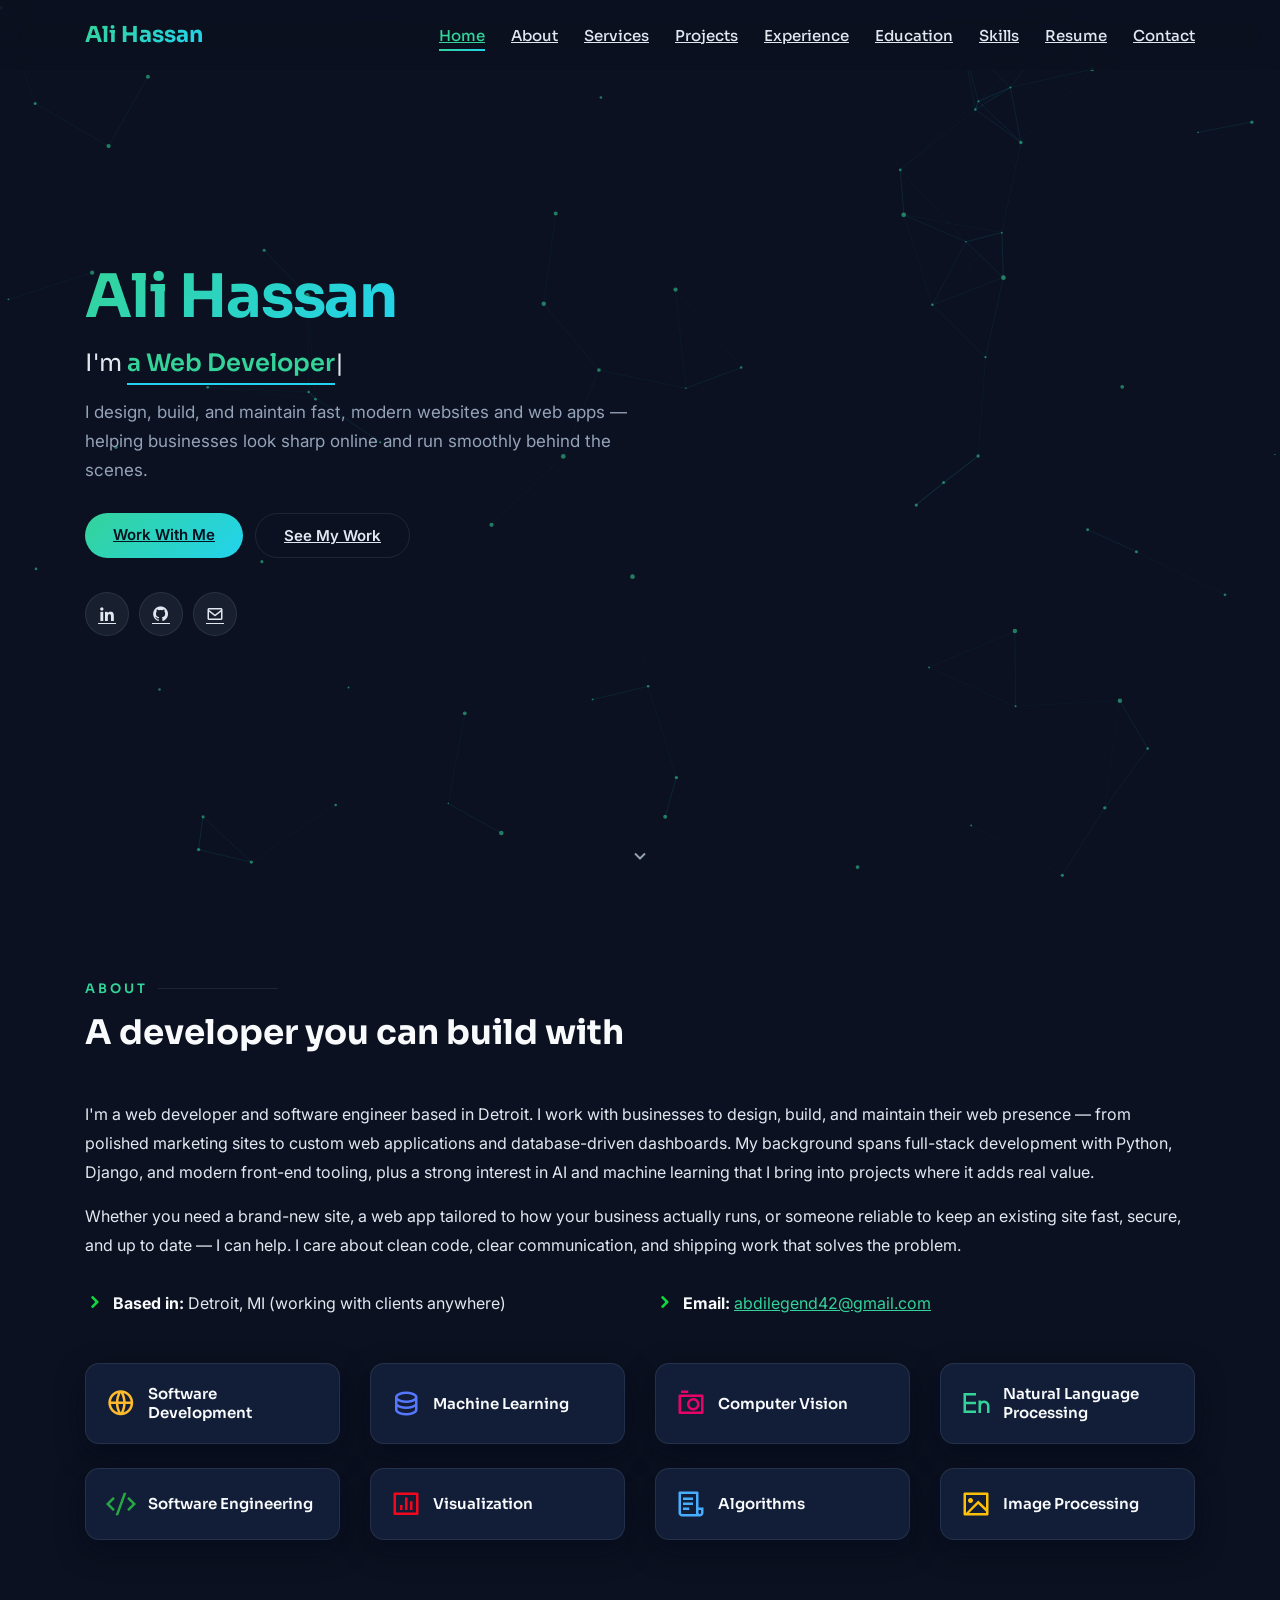
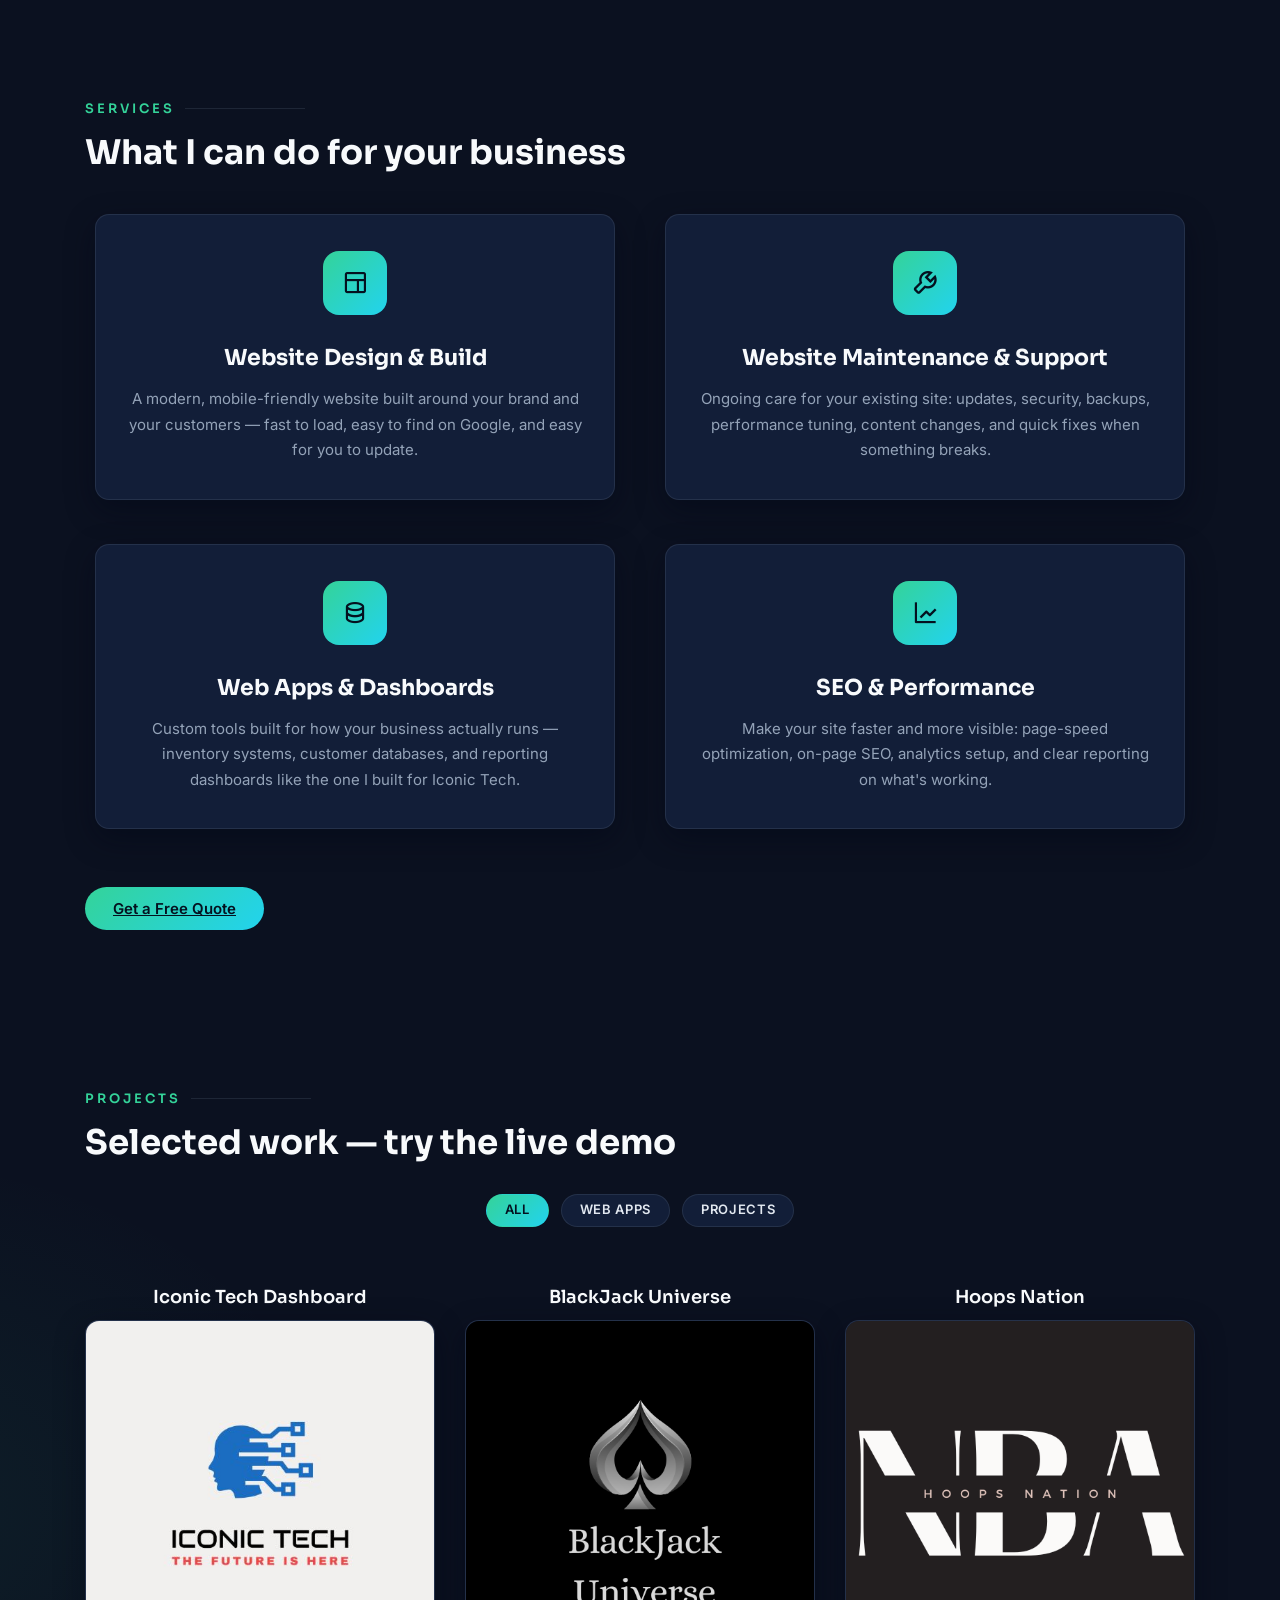
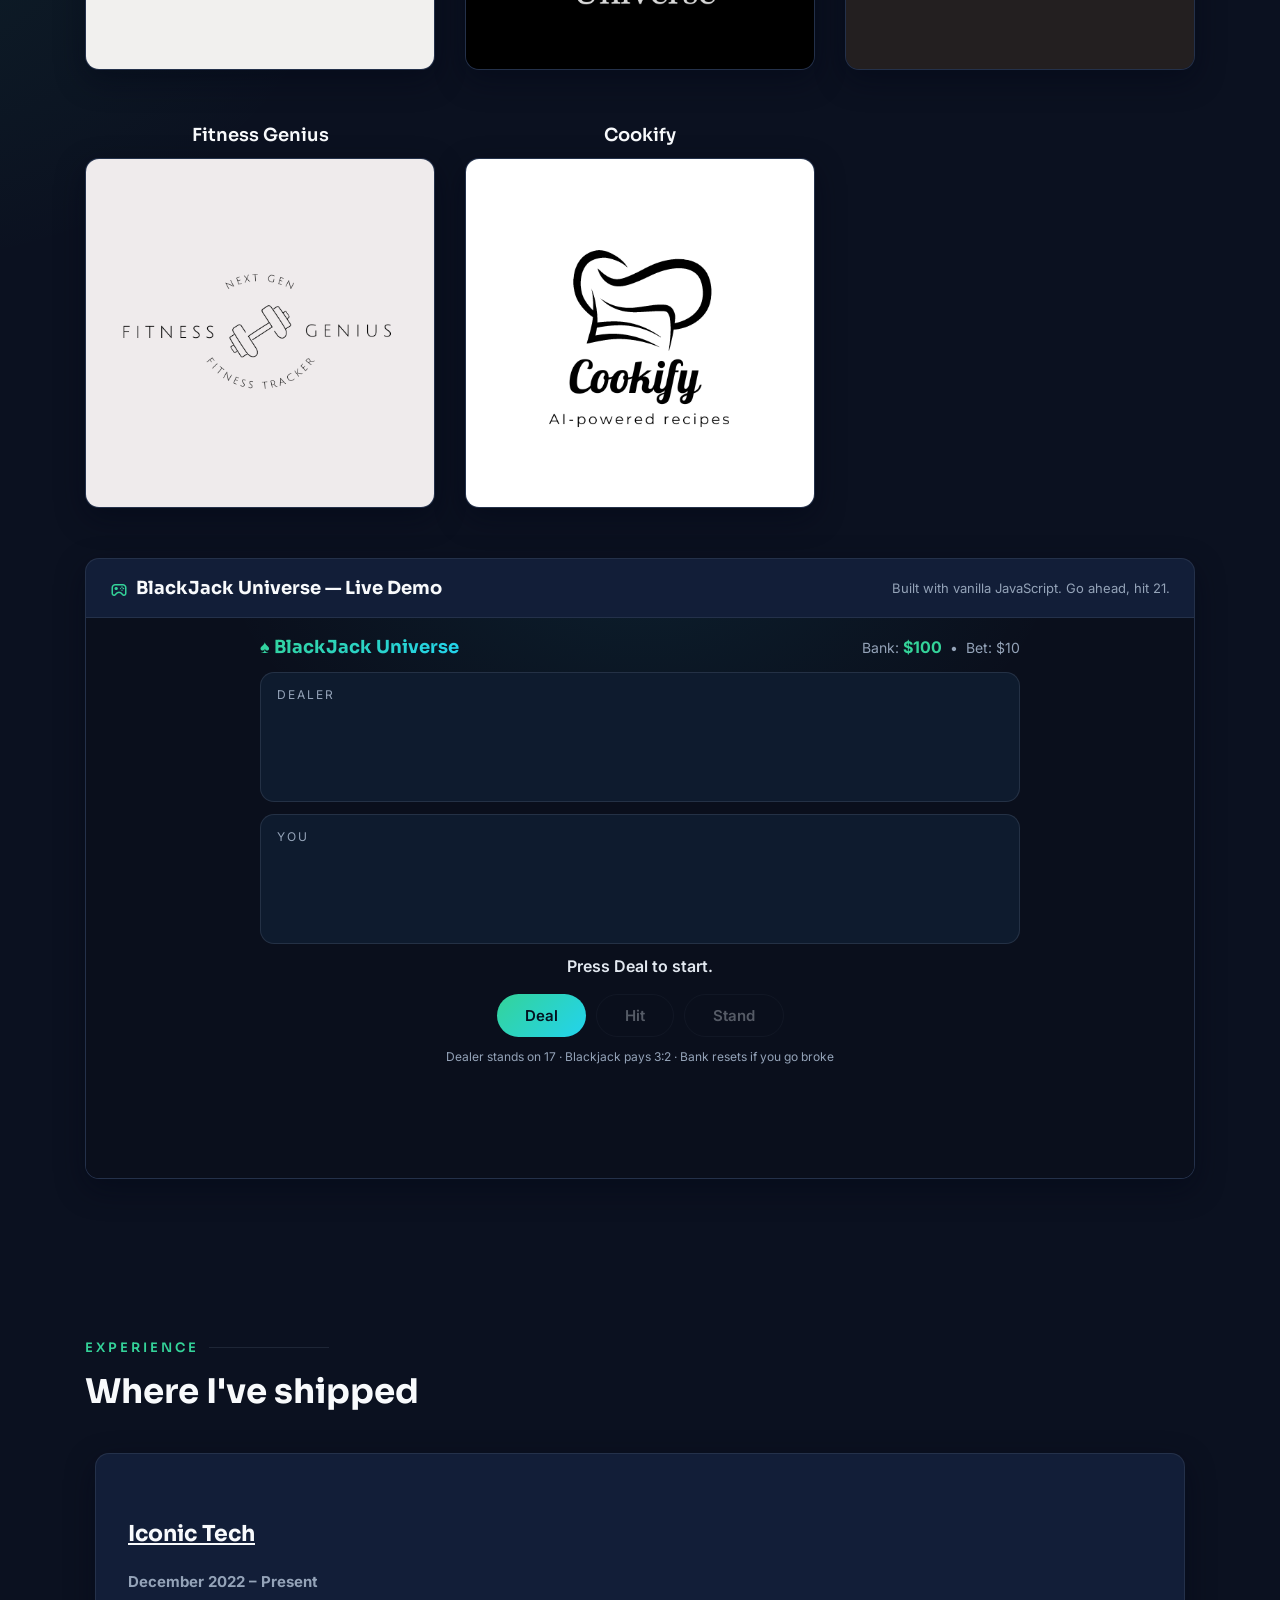
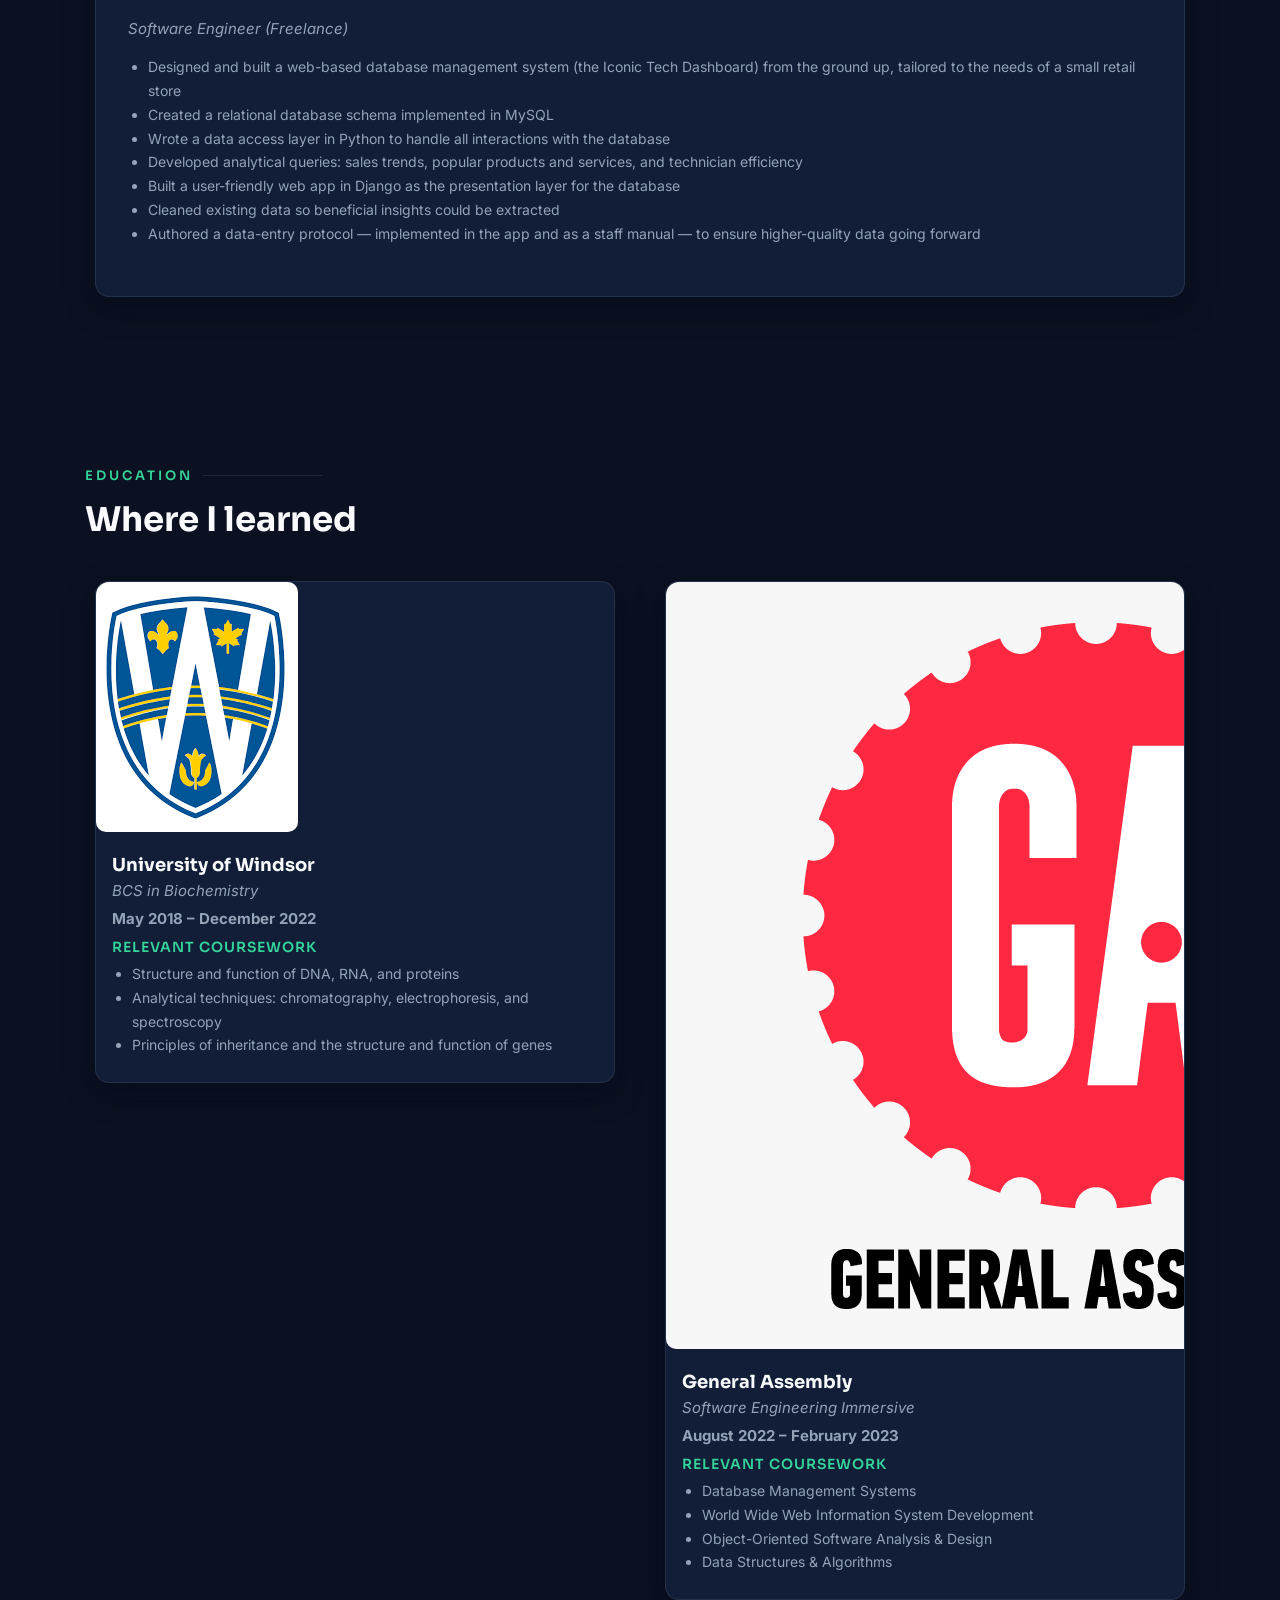
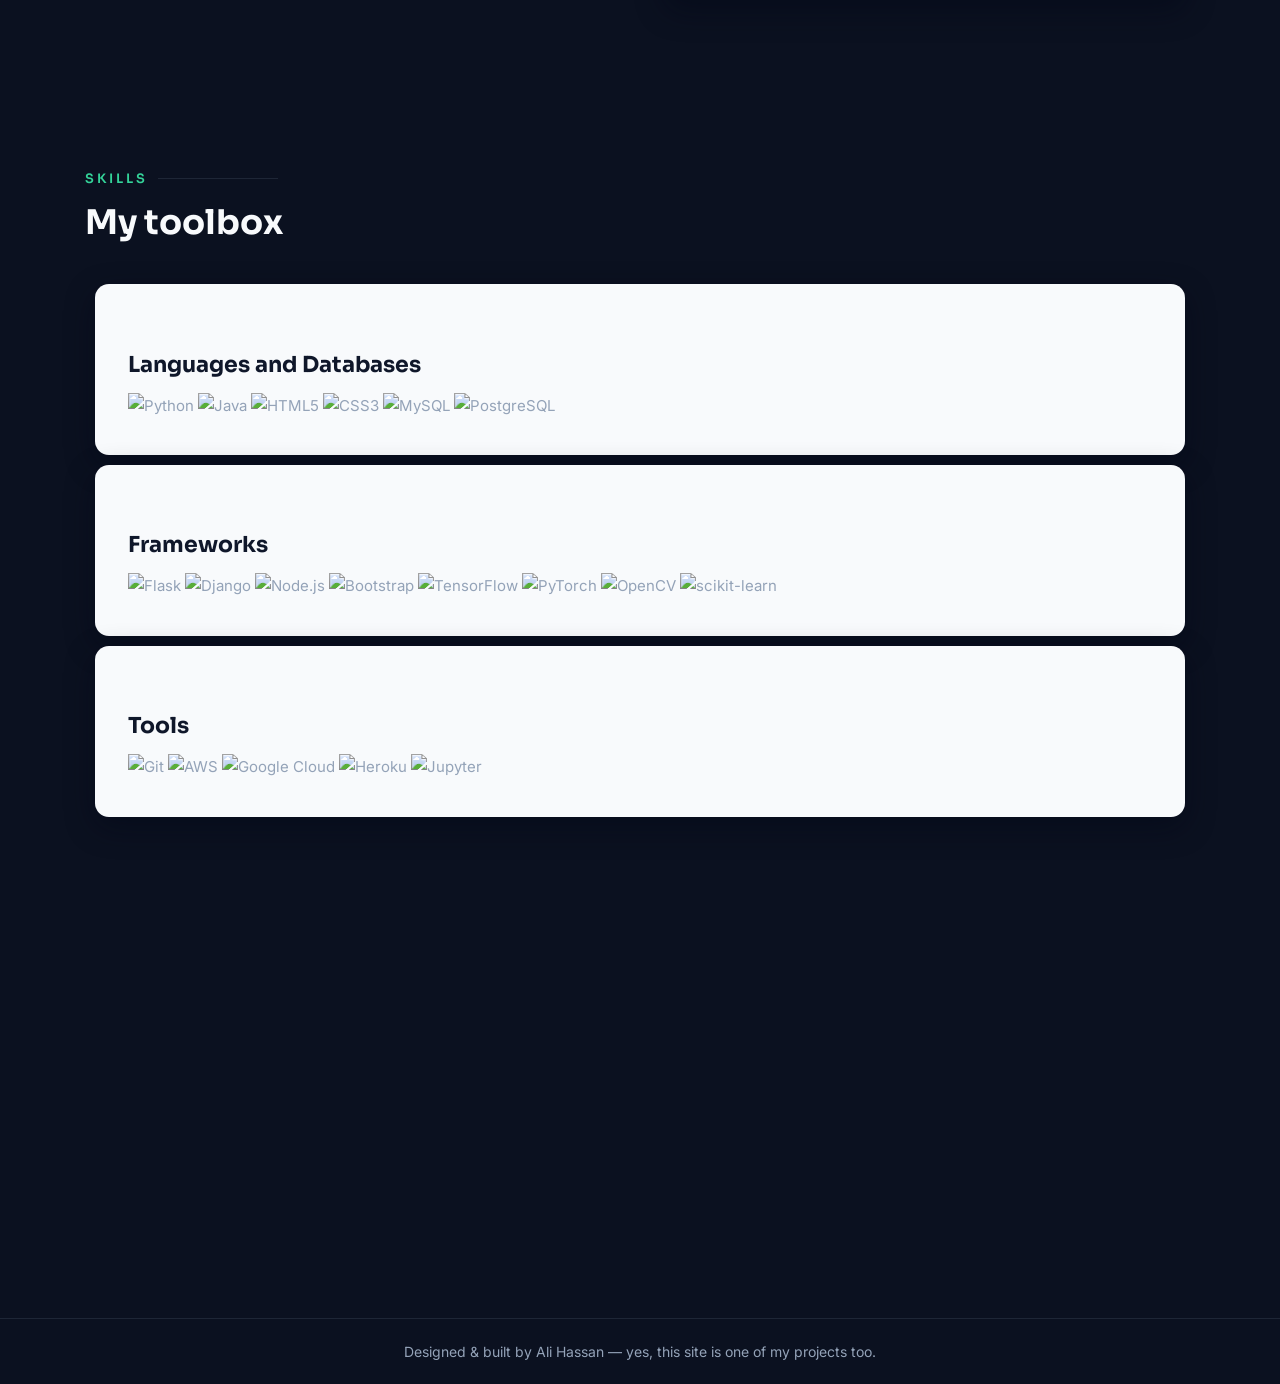
==== commit 87545979: "Redesign site: interactive one-page layout - Scrolling layout with scroll-reveal animations, sticky " ====
--- a/index.html
+++ b/index.html
@@ -13,518 +13,414 @@
   <meta charset="utf-8">
   <meta content="width=device-width, initial-scale=1.0" name="viewport">
 
-  <title>Personal Portfolio</title>
-  <meta content="" name="descriptison">
-  <meta content="" name="keywords">
+  <title>Ali Hassan — Web Developer &amp; Software Engineer | Websites Built &amp; Maintained</title>
+  <meta name="description" content="Ali Hassan is a Detroit-based web developer and software engineer. I design, build, and maintain fast, modern websites and web apps for businesses — from custom dashboards to client-facing sites.">
+  <meta name="keywords" content="web developer, website builder, website maintenance, software engineer, Detroit, Django, Python, freelance developer, Ali Hassan">
+  <meta name="author" content="Ali Hassan">
+
+  <!-- Open Graph -->
+  <meta property="og:type" content="website">
+  <meta property="og:title" content="Ali Hassan — Web Developer &amp; Software Engineer">
+  <meta property="og:description" content="I design, build, and maintain fast, modern websites and web apps for businesses.">
+  <meta property="og:url" content="https://alibedel.github.io/">
+  <meta property="og:image" content="https://alibedel.github.io/assets/img/me.jpg">
+  <link rel="canonical" href="https://alibedel.github.io/">
 
   <!-- Google Fonts -->
-  <link href="https://fonts.googleapis.com/css?family=Open+Sans:300,300i,400,400i,600,600i,700,700i|Raleway:300,300i,400,400i,500,500i,600,600i,700,700i|Poppins:300,300i,400,400i,500,500i,600,600i,700,700i" rel="stylesheet">
-
-  <!-- Vendor CSS Files -->
-  <link href="assets/vendor/bootstrap/css/bootstrap.min.css" rel="stylesheet">
+  <link rel="preconnect" href="https://fonts.gstatic.com" crossorigin>
+  <link href="https://fonts.googleapis.com/css2?family=Inter:wght@300;400;500;600;700&family=Sora:wght@400;500;600;700&display=swap" rel="stylesheet">
+
+  <!-- Vendor CSS -->
+  <link href="assets/vendor/bootstrap/css/bootstrap-grid.min.css" rel="stylesheet">
   <link href="assets/vendor/icofont/icofont.min.css" rel="stylesheet">
   <link href="assets/vendor/remixicon/remixicon.css" rel="stylesheet">
-  <link href="assets/vendor/owl.carousel/assets/owl.carousel.min.css" rel="stylesheet">
   <link href="assets/vendor/boxicons/css/boxicons.min.css" rel="stylesheet">
-  <link href="assets/vendor/venobox/venobox.css" rel="stylesheet">
-
-  <!-- Template Main CSS File -->
+
+  <!-- Main CSS -->
   <link href="assets/css/style.css" rel="stylesheet">
-
-
-  <!-- Global site tag (gtag.js) - Google Analytics -->
-  <script async src="https://www.googletagmanager.com/gtag/js?id=UA-169007209-3"></script>
-  <script>
-    window.dataLayer = window.dataLayer || [];
-    function gtag(){dataLayer.push(arguments);}
-    gtag('js', new Date());
-
-    gtag('config', 'UA-169007209-3');
-  </script>
-
-
-
-  <!-- =======================================================
-  * Template Name: Personal - v2.1.0
-  * Template URL: https://bootstrapmade.com/personal-free-resume-bootstrap-template/
-  * Author: BootstrapMade.com
-  * License: https://bootstrapmade.com/license/
-  ======================================================== -->
 </head>
 
 <body>
-  
+
   <!-- Google Tag Manager (noscript) -->
   <noscript><iframe src="https://www.googletagmanager.com/ns.html?id=GTM-5BB8W2X"
   height="0" width="0" style="display:none;visibility:hidden"></iframe></noscript>
   <!-- End Google Tag Manager (noscript) -->
-  <!-- ======= Header ======= -->
-  <header id="header" class="header-tops">
-
-    <div class="container">
-
-      <h1><a href="index.html">Ali Hassan</a></h1>
-      <h2 style="color:#fff">I'm <span class="typing" style="color:#12D640"></span></h2>
-      <nav class="nav-menu d-none d-lg-block">
-        <ul>
-          <li class="active"><a href="#header"> <span>Home</span></a></li>
-          <li><a href="#about"><span>About</span></a></li>
-          <li><a href="#education"> <span>Education</span></a></li>
-          <li><a href="#experience"> <span>Experience</span></a></li>
-<!--          <li><a href="#projects"> <span>Projects</span></a></li>-->
-          <li><a href="#portfolio"> <span>Projects</span></a></li>
-          <li><a href="#skills"> <span>Skills</span></a></li>
-          <li><a href="https://docs.google.com/document/d/1P2E6kSkN2MoJBh04_WtSb4Br6x7WhR8anHYBOTL9OX8/edit?usp=sharing" target="_blank"> <span>Resume</span></a></li>
-          <!-- <li><a href="#links"> <span>Resume & Links</span></a></li> -->
-          <li><a href="#contacts"> <span>Contact</span></a></li>
-
-        </ul>
-      </nav><!-- .nav-menu -->
-
+
+  <div id="scroll-progress"></div>
+
+  <!-- ======= Navbar ======= -->
+  <nav id="navbar">
+    <div class="container">
+      <a class="logo" href="#hero">Ali Hassan</a>
+      <button id="nav-toggle" aria-label="Toggle navigation"><i class="bx bx-menu"></i></button>
+      <ul class="nav-links">
+        <li><a href="#hero" class="active">Home</a></li>
+        <li><a href="#about">About</a></li>
+        <li><a href="#services">Services</a></li>
+        <li><a href="#portfolio">Projects</a></li>
+        <li><a href="#experience">Experience</a></li>
+        <li><a href="#education">Education</a></li>
+        <li><a href="#skills">Skills</a></li>
+        <li><a href="https://docs.google.com/document/d/1P2E6kSkN2MoJBh04_WtSb4Br6x7WhR8anHYBOTL9OX8/edit?usp=sharing" target="_blank" rel="noopener">Resume</a></li>
+        <li><a href="#contacts">Contact</a></li>
+      </ul>
+    </div>
+  </nav>
+
+  <!-- ======= Hero ======= -->
+  <header id="hero">
+    <canvas id="particle-canvas" aria-hidden="true"></canvas>
+    <div class="container">
+      <h1>Ali Hassan</h1>
+      <h2>I'm <span class="typing"></span></h2>
+      <p class="tagline">I design, build, and maintain fast, modern websites and web apps — helping businesses look sharp online and run smoothly behind the scenes.</p>
+      <div class="cta-row">
+        <a href="#contacts" class="btn-accent">Work With Me</a>
+        <a href="#portfolio" class="btn-ghost">See My Work</a>
+      </div>
       <div class="social-links">
-          <a href="https://www.linkedin.com/in/ali-hassan-009813263/" target="_blank" class="linkedin"><i class="bx bxl-linkedin"></i></a>
-          <a href="https://github.com/Alibedel" target="_blank" class="github"><i class="bx bxl-github"></i></a>
-          <!-- <a href="abdilegend42@gmail.com" target="_blank" class="google"><i class="bx bxl-google"></i></a> -->
-
-      </div>
-
-    </div>
-  </header><!-- End Header -->
-
-  <!-- ======= About Section ======= -->
+        <a href="https://www.linkedin.com/in/ali-hassan-009813263/" target="_blank" rel="noopener" aria-label="LinkedIn"><i class="bx bxl-linkedin"></i></a>
+        <a href="https://github.com/Alibedel" target="_blank" rel="noopener" aria-label="GitHub"><i class="bx bxl-github"></i></a>
+        <a href="mailto:abdilegend42@gmail.com" aria-label="Email"><i class="bx bx-envelope"></i></a>
+      </div>
+    </div>
+    <a href="#about" class="scroll-hint" aria-label="Scroll down"><i class="bx bx-chevron-down"></i></a>
+  </header>
+
+  <!-- ======= About ======= -->
   <section id="about" class="about">
-
-    <!-- ======= About Me ======= -->
     <div class="about-me container">
-
-      <div class="section-title">
+      <div class="section-title reveal">
         <h2>About</h2>
-      </div>
-
+        <p>A developer you can build with</p>
+      </div>
       <div class="row">
-        <div class="col-lg-4" data-aos="fade-right">
-          <!-- <img src="assets/img/profile.jpeg" class="img-fluid" alt=""> -->
-        </div>
-        <div class="col-lg-8 pt-4 pt-lg-0 content" data-aos="fade-left">
-          <p>As a driven and passionate developer, I have a deep interest in the dynamic fields of software development and artificial intelligence. My love for these domains has only grown stronger through extensive exposure to the underlying concepts and hands-on experience in various projects.
-            I am enthusiastic about using my skills to tackle real-world industry problems, constantly striving to build and apply cutting-edge algorithms. I believe my commitment to innovation and ability to work collaboratively with others will make me a valuable asset to any team.
-            If you're looking for a skilled and motivated developer who can help take your project to the next level, look no further. I am excited to bring my knowledge and expertise to the table and make a meaningful contribution to your organization.
-          </p>
+        <div class="col-lg-12 content reveal">
+          <p>I'm a web developer and software engineer based in Detroit. I work with businesses to design, build, and maintain their web presence — from polished marketing sites to custom web applications and database-driven dashboards. My background spans full-stack development with Python, Django, and modern front-end tooling, plus a strong interest in AI and machine learning that I bring into projects where it adds real value.</p>
+          <p>Whether you need a brand-new site, a web app tailored to how your business actually runs, or someone reliable to keep an existing site fast, secure, and up to date — I can help. I care about clean code, clear communication, and shipping work that solves the problem.</p>
           <div class="row">
             <div class="col-lg-6">
               <ul>
-                <li><i class="icofont-rounded-right"></i> <strong>Birthday:</strong> 6 November 1998</li>
-                <!--<li><i class="icofont-rounded-right"></i> <strong>Phone:</strong> +1 480-401-8112</li>-->
+                <li><i class="icofont-rounded-right"></i> <strong>Based in:</strong> Detroit, MI (working with clients anywhere)</li>
               </ul>
             </div>
             <div class="col-lg-6">
               <ul>
-                <li><i class="icofont-rounded-right"></i> <strong>City:</strong> Detroit, MI</li>
-                <li><i class="icofont-rounded-right"></i> <strong>Email:</strong> abdilegend42@gmail.com</li>
+                <li><i class="icofont-rounded-right"></i> <strong>Email:</strong> <a href="mailto:abdilegend42@gmail.com">abdilegend42@gmail.com</a></li>
               </ul>
             </div>
           </div>
         </div>
       </div>
 
-    </div><!-- End About Me -->
-
-    <!-- ======= Interests ======= -->
-    <div class="interests container">
-
-      <div class="section-title">
-        <h2>Interests</h2>
-      </div>
-
+      <div class="interests">
+        <div class="row">
+          <div class="col-lg-3 col-md-4 col-6 mt-4 reveal"><div class="icon-box"><i class="ri-global-line" style="color: #ffbb2c;"></i><h3>Software Development</h3></div></div>
+          <div class="col-lg-3 col-md-4 col-6 mt-4 reveal reveal-delay-1"><div class="icon-box"><i class="ri-database-2-line" style="color: #5578ff;"></i><h3>Machine Learning</h3></div></div>
+          <div class="col-lg-3 col-md-4 col-6 mt-4 reveal reveal-delay-2"><div class="icon-box"><i class="ri-camera-3-line" style="color: #e80368;"></i><h3>Computer Vision</h3></div></div>
+          <div class="col-lg-3 col-md-4 col-6 mt-4 reveal reveal-delay-3"><div class="icon-box"><i class="ri-english-input" style="color: #34d399;"></i><h3>Natural Language Processing</h3></div></div>
+          <div class="col-lg-3 col-md-4 col-6 mt-4 reveal"><div class="icon-box"><i class="ri-code-s-slash-fill" style="color: #28a745;"></i><h3>Software Engineering</h3></div></div>
+          <div class="col-lg-3 col-md-4 col-6 mt-4 reveal reveal-delay-1"><div class="icon-box"><i class="ri-bar-chart-box-line" style="color: #f1081f;"></i><h3>Visualization</h3></div></div>
+          <div class="col-lg-3 col-md-4 col-6 mt-4 reveal reveal-delay-2"><div class="icon-box"><i class="ri-file-list-3-line" style="color: #47aeff;"></i><h3>Algorithms</h3></div></div>
+          <div class="col-lg-3 col-md-4 col-6 mt-4 reveal reveal-delay-3"><div class="icon-box"><i class="ri-image-line" style="color: #ffc107;"></i><h3>Image Processing</h3></div></div>
+        </div>
+      </div>
+    </div>
+  </section>
+
+  <!-- ======= Services ======= -->
+  <section id="services" class="services">
+    <div class="container">
+      <div class="section-title reveal">
+        <h2>Services</h2>
+        <p>What I can do for your business</p>
+      </div>
       <div class="row">
-        <div class="col-lg-3 col-md-4">
-          <div class="icon-box">
-            <i class="ri-global-line" style="color: #ffbb2c;"></i>
-            <h3>Software Development</h3>
-          </div>
-        </div>
-        <div class="col-lg-3 col-md-4 mt-4 mt-md-0">
-          <div class="icon-box">
-            <i class="ri-database-2-line" style="color: #5578ff;"></i>
-            <h3>Machine Learning</h3>
-          </div>
-        </div>
-        <div class="col-lg-3 col-md-4 mt-4 mt-md-0">
-          <div class="icon-box">
-            <i class="ri-camera-3-line" style="color: #e80368;"></i>
-            <h3>Computer Vision</h3>
-          </div>
-        </div>
-        <div class="col-lg-3 col-md-4 mt-4 mt-lg-0">
-          <div class="icon-box">
-            <i class="ri-english-input" style="color: #1c7d32;"></i>
-            <h3>Natural Language Processing</h3>
-          </div>
-        </div>
-        <div class="col-lg-3 col-md-4 mt-4">
-          <div class="icon-box">
-            <i class="ri-code-s-slash-fill" style="color: #28a745;"></i>
-            <h3>Software Engineering</h3>
-          </div>
-        </div>
-        <div class="col-lg-3 col-md-4 mt-4">
-          <div class="icon-box">
-            <i class="ri-bar-chart-box-line" style="color: #f1081f;"></i>
-            <h3>Visualization</h3>
-          </div>
-        </div>
-        <div class="col-lg-3 col-md-4 mt-4">
-          <div class="icon-box">
-            <i class="ri-file-list-3-line" style="color: #47aeff;"></i>
-            <h3>Algorithms</h3>
-          </div>
-        </div>
-        <div class="col-lg-3 col-md-4 mt-4">
-          <div class="icon-box">
-            <i class="ri-image-line" style="color: #ffc107;"></i>
-            <h3>Image Processing</h3>
-          </div>
-        </div>
-      </div>
-
-    </div><!-- End Interests -->
-  </section><!-- End About Section -->
-
-
-
-  <!-- ======= Education Section ======= -->
+        <div class="col-lg-6 col-md-6 d-flex align-items-stretch reveal">
+          <div class="icon-box w-100">
+            <div class="icon"><i class="bx bx-layout"></i></div>
+            <h4>Website Design &amp; Build</h4>
+            <p>A modern, mobile-friendly website built around your brand and your customers — fast to load, easy to find on Google, and easy for you to update.</p>
+          </div>
+        </div>
+        <div class="col-lg-6 col-md-6 d-flex align-items-stretch reveal reveal-delay-1">
+          <div class="icon-box w-100">
+            <div class="icon"><i class="bx bx-wrench"></i></div>
+            <h4>Website Maintenance &amp; Support</h4>
+            <p>Ongoing care for your existing site: updates, security, backups, performance tuning, content changes, and quick fixes when something breaks.</p>
+          </div>
+        </div>
+        <div class="col-lg-6 col-md-6 d-flex align-items-stretch mt-4 reveal">
+          <div class="icon-box w-100">
+            <div class="icon"><i class="bx bx-data"></i></div>
+            <h4>Web Apps &amp; Dashboards</h4>
+            <p>Custom tools built for how your business actually runs — inventory systems, customer databases, and reporting dashboards like the one I built for Iconic Tech.</p>
+          </div>
+        </div>
+        <div class="col-lg-6 col-md-6 d-flex align-items-stretch mt-4 reveal reveal-delay-1">
+          <div class="icon-box w-100">
+            <div class="icon"><i class="bx bx-line-chart"></i></div>
+            <h4>SEO &amp; Performance</h4>
+            <p>Make your site faster and more visible: page-speed optimization, on-page SEO, analytics setup, and clear reporting on what's working.</p>
+          </div>
+        </div>
+      </div>
+      <div class="row mt-5">
+        <div class="col-12 text-center reveal">
+          <a href="#contacts" class="btn-accent">Get a Free Quote</a>
+        </div>
+      </div>
+    </div>
+  </section>
+
+  <!-- ======= Projects ======= -->
+  <section id="portfolio" class="portfolio">
+    <div class="container">
+      <div class="section-title reveal">
+        <h2>Projects</h2>
+        <p>Selected work — try the live demo</p>
+      </div>
+
+      <div class="row reveal">
+        <div class="col-lg-12 d-flex justify-content-center">
+          <ul class="filters">
+            <li data-filter="all" class="filter-active">All</li>
+            <li data-filter="app">Web Apps</li>
+            <li data-filter="project">Projects</li>
+          </ul>
+        </div>
+      </div>
+
+      <div class="row portfolio-grid">
+        <div class="col-lg-4 col-md-6 portfolio-item reveal" data-category="app">
+          <h4>Iconic Tech Dashboard</h4>
+          <div class="portfolio-wrap tilt">
+            <img src="assets/img/project/iconictech.jpg" alt="Iconic Tech Dashboard — Django database management web app" loading="lazy">
+            <div class="overlay">
+              <button class="btn-accent open-project" data-src="projects/iconictech.html"><i class="bx bx-info-circle"></i> Case Study</button>
+            </div>
+          </div>
+        </div>
+
+        <div class="col-lg-4 col-md-6 portfolio-item reveal reveal-delay-1" data-category="app">
+          <h4>BlackJack Universe</h4>
+          <div class="portfolio-wrap tilt">
+            <img src="assets/img/project/blackJackUniverse.png" alt="BlackJack Universe — browser-based blackjack game" loading="lazy">
+            <div class="overlay">
+              <button class="btn-accent open-project" data-src="projects/blackJackUniverse.html"><i class="bx bx-info-circle"></i> Case Study</button>
+              <a class="btn-ghost" href="#live-demo"><i class="bx bx-joystick"></i> Play It Below</a>
+            </div>
+          </div>
+        </div>
+
+        <div class="col-lg-4 col-md-6 portfolio-item reveal reveal-delay-2" data-category="app">
+          <h4>Hoops Nation</h4>
+          <div class="portfolio-wrap tilt">
+            <img src="assets/img/project/hoopsNations.png" alt="Hoops Nation — NBA league tracker web app" loading="lazy">
+            <div class="overlay">
+              <button class="btn-accent open-project" data-src="projects/hoopsNations.html"><i class="bx bx-info-circle"></i> Case Study</button>
+            </div>
+          </div>
+        </div>
+
+        <div class="col-lg-4 col-md-6 portfolio-item reveal" data-category="project">
+          <h4>Fitness Genius</h4>
+          <div class="portfolio-wrap tilt">
+            <img src="assets/img/project/fitGenius.png" alt="Fitness Genius — workout and diet tracker" loading="lazy">
+            <div class="overlay">
+              <button class="btn-accent open-project" data-src="projects/fitGenius.html"><i class="bx bx-info-circle"></i> Case Study</button>
+            </div>
+          </div>
+        </div>
+
+        <div class="col-lg-4 col-md-6 portfolio-item reveal reveal-delay-1" data-category="project">
+          <h4>Cookify</h4>
+          <div class="portfolio-wrap tilt">
+            <img src="assets/img/project/Cookify.png" alt="Cookify — recipe management app" loading="lazy">
+            <div class="overlay">
+              <button class="btn-accent open-project" data-src="projects/Cookify.html"><i class="bx bx-info-circle"></i> Case Study</button>
+            </div>
+          </div>
+        </div>
+      </div>
+
+      <!-- Live demo -->
+      <div id="live-demo" class="demo-card reveal">
+        <div class="demo-head">
+          <h4><i class="bx bx-joystick"></i>BlackJack Universe — Live Demo</h4>
+          <span>Built with vanilla JavaScript. Go ahead, hit 21.</span>
+        </div>
+        <iframe src="projects/blackjack-demo.html" title="Playable BlackJack Universe demo" loading="lazy"></iframe>
+      </div>
+    </div>
+  </section>
+
+  <!-- ======= Experience ======= -->
+  <section id="experience" class="services">
+    <div class="container">
+      <div class="section-title reveal">
+        <h2>Experience</h2>
+        <p>Where I've shipped</p>
+      </div>
+      <div class="row">
+        <div class="col-lg-12 reveal">
+          <div class="icon-box" style="text-align:left;">
+            <h4><a href="https://www.iconictech.ca/" target="_blank" rel="noopener">Iconic Tech</a></h4>
+            <h5>December 2022 – Present</h5>
+            <p><em>Software Engineer (Freelance)</em></p>
+            <ul>
+              <li>Designed and built a web-based database management system (the Iconic Tech Dashboard) from the ground up, tailored to the needs of a small retail store</li>
+              <li>Created a relational database schema implemented in MySQL</li>
+              <li>Wrote a data access layer in Python to handle all interactions with the database</li>
+              <li>Developed analytical queries: sales trends, popular products and services, and technician efficiency</li>
+              <li>Built a user-friendly web app in Django as the presentation layer for the database</li>
+              <li>Cleaned existing data so beneficial insights could be extracted</li>
+              <li>Authored a data-entry protocol — implemented in the app and as a staff manual — to ensure higher-quality data going forward</li>
+            </ul>
+          </div>
+        </div>
+      </div>
+    </div>
+  </section>
+
+  <!-- ======= Education ======= -->
   <section id="education" class="services">
     <div class="container">
-      <div class="section-title">
+      <div class="section-title reveal">
         <h2>Education</h2>
+        <p>Where I learned</p>
       </div>
       <div class="row">
-        <div class="col-lg-12" data-aos="fade-up" style="display: inline-block;">
-
-
-            <div class="col-md-4 mt-4 mt-md-0 icon-box" data-aos="fade-up" data-aos-delay="100" style="padding:0px 0px;padding-bottom: 5px;display: inline-block;">
-              <img src="assets/img/education/ASU.jpg" class="img-fluid" alt="">
-              <!-- <h4 style="text-align:left;"><a href="https://www.asu.edu/" target="_blank" style="color:#12d640">Arizona State University</a><br> </h4> -->
-              <p style="text-align:left;color:#fff;padding: 5px 10px;"><em>BCS in Biochemstry</em></p>
-              <h5 style="text-align:left;padding: 0px 10px;">May 2018 - December 2022</h5>
-              <h6 style="text-align:left;color:#fff;padding: 0px 10px;">Relevant Coursework</h6>
-              <ul style="text-align:left;color:#fff;">
-                <li>the structure and function of DNA, RNA, and proteins</li>
-                <li>the principles and applications of various analytical techniques used in biochemistry, such as chromatography, electrophoresis, and spectroscopy.</li>
-                <li>the principles of inheritance and the structure and function of genes.</li>
+        <div class="col-lg-6 reveal">
+          <div class="icon-box" style="padding: 0 0 15px 0; text-align: left;">
+            <img src="assets/img/education/ASU.jpg" class="img-fluid" alt="University of Windsor" loading="lazy">
+            <div style="padding: 10px 16px;">
+              <h4 style="font-size:18px; margin: 8px 0 2px;">University of Windsor</h4>
+              <p style="margin:0;"><em>BCS in Biochemistry</em></p>
+              <h5 style="margin: 6px 0;">May 2018 – December 2022</h5>
+              <h6 style="margin: 10px 0 6px;">Relevant Coursework</h6>
+              <ul style="margin:0;">
+                <li>Structure and function of DNA, RNA, and proteins</li>
+                <li>Analytical techniques: chromatography, electrophoresis, and spectroscopy</li>
+                <li>Principles of inheritance and the structure and function of genes</li>
               </ul>
             </div>
-            <div class="col-md-4 mt-4 mt-md-0 icon-box" data-aos="fade-up" data-aos-delay="100" style="padding:0px 0px;padding-bottom: 5px;display: inline-block;">
-              <img src="assets/img/education/GA.png" class="img-fluid" alt="">
-              <!-- <h4 style="text-align:left;"><a href="https://www.asu.edu/" target="_blank" style="color:#12d640">Arizona State University</a><br> </h4> -->
-              <p style="text-align:left;color:#fff;padding: 5px 10px;"><em>Software Engineering</em></p>
-              <h5 style="text-align:left;padding: 0px 10px;">August 2022 -  Febuarary 2023</h5>
-              <h6 style="text-align:left;color:#fff;padding: 0px 10px;">Relevant Coursework</h6>
-              <ul style="text-align:left;color:#fff;">
+          </div>
+        </div>
+        <div class="col-lg-6 reveal reveal-delay-1">
+          <div class="icon-box" style="padding: 0 0 15px 0; text-align: left;">
+            <img src="assets/img/education/GA.png" class="img-fluid" alt="General Assembly" loading="lazy">
+            <div style="padding: 10px 16px;">
+              <h4 style="font-size:18px; margin: 8px 0 2px;">General Assembly</h4>
+              <p style="margin:0;"><em>Software Engineering Immersive</em></p>
+              <h5 style="margin: 6px 0;">August 2022 – February 2023</h5>
+              <h6 style="margin: 10px 0 6px;">Relevant Coursework</h6>
+              <ul style="margin:0;">
                 <li>Database Management Systems</li>
-                <li>World Wide Web Info System Dev</li>
-                <li>Obj-Oriented Software Analysis/Design</li>
-                <li>Data Structures & Algorithms</li>
+                <li>World Wide Web Information System Development</li>
+                <li>Object-Oriented Software Analysis &amp; Design</li>
+                <li>Data Structures &amp; Algorithms</li>
               </ul>
             </div>
-
-          </div>
-        </div>
-      </div>
-
-
- 
-
-  </section>
-  <!-- End Education Section -->
-
-
-
-  <!-- Start Experience Section -->
-
-  <section id="experience" class="services">
-    <div class="container">
-      <div class="section-title">
-        <h2>Experience</h2>
+          </div>
+        </div>
+      </div>
+    </div>
+  </section>
+
+  <!-- ======= Skills ======= -->
+  <section id="skills" class="services">
+    <div class="container">
+      <div class="section-title reveal">
+        <h2>Skills</h2>
+        <p>My toolbox</p>
       </div>
       <div class="row">
-          <div class="col-lg-12" data-aos="fade-up">
-              <div class="col-md-12 mt-4 mt-md-0 icon-box" data-aos="fade-up" data-aos-delay="100">
-                <h4 style="text-align:left;"><a href="https://www.iconictech.ca/" style="color:#12d640">Iconic Tech</a><br> </h4>
-                <h5 style="text-align:left;">December 2022 - Present</h5>
-                <p style="text-align:left;color:#fff"><em>Software Engineer (Freelance) </em></p>
-                <ul style="text-align:left;">
-                  <li>Designed from the ground up a Web-Based Database Management
-                    System tailored to the needs of a small retail store, the application is called
-                    Iconic Tech Dashboard</li>
-                  <li>Created a Relational Database Schema that was implemented using
-                      MySql</li>
-                  <li>Wrote a data access layer in Python to handle interactions with the
-                    database.</li>
-                  <li>Developed Speciﬁc Queries such as analyzing sales trends, identifying
-                    popular products and services, and determining eﬃcient technicians.</li>
-                  <li>Building a Web App with a user-friendly GUI using Django to serve as
-                    the presentation layer for the database.</li>
-                  <li>Cleaning existing data so that the data can be analyzed and beneﬁcial
-                    insights can be extracted</li>
-                  <li>Writing a protocol that is implemented in the app, and in real life as a
-                    manual to encourage the input of higher-quality data in the future</li>
-
-                </ul>
-              </div>
-              <!-- <div class="col-md-12 mt-4 mt-md-0 icon-box" data-aos="fade-up" data-aos-delay="100">
-                <h4 style="text-align:left;"><a href="https://windsorislamicassociation.com/" style="color:#12d640">Windsor Islamic Association</a><br> </h4>
-                <h5 style="text-align:left;">July 2022 - August 2022</h5>
-                <p style="text-align:left;color:#fff"><em>Web Developer Intern</em></p>
-                <ul style="text-align:left;">
-                  <li>Designed and Built a responsive website using a CMS and Front End
-                    Stack technologies</li>
-                  <li>Worked on Prayer Time Algorithm Using Html/CSS, Javascript and
-                    PHP</li>
-                  <li>Created various forms of content and published media tailored to the
-                    clients needs</li>
-                </ul>
-              </div> -->
-          </div>
-        </div>
-    </div>
-  </section>
-
-  <!-- End Experience Section -->
-
-
-
-  <!-- Start Project Section -->
-  <section id="portfolio" class="portfolio">
-    <div class="container">
-
-      <div class="section-title">
-        <h2>Projects</h2>
-      </div>
-
-      <div class="row">
-        <div class="col-lg-12 d-flex justify-content-center">
-          <ul id="portfolio-flters">
-            <li data-filter="*" class="filter-active">All</li>
-            <li data-filter=".filter-app">Web-App</li>
-            <li data-filter=".filter-project">Project</li>
-          </ul>
-        </div>
-      </div>
-
-      <div class="row portfolio-container">
-
-        <div class="col-lg-4 col-md-6 portfolio-item filter-app">
-          <center><h4>Iconic Tech Dashboard App</h4></center>
-          <div class="portfolio-wrap">
-            <img src="assets/img/project/iconictech.jpg" class="img-fluid" alt="">
-            <div class="portfolio-info">
-              <div class="portfolio-links">
-                <a href="projects/iconictech.html" data-gall="portfolioDetailsGallery" data-vbtype="iframe" class="venobox" title="Project Details"><i class="bx bx-info-circle"></i>Learn More</a>
-              </div>
-            </div>
-          </div>
-        </div>
-
-        <div class="col-lg-4 col-md-6 portfolio-item filter-app">
-          <center><h4>BlackJack Universe</h4></center>
-          <div class="portfolio-wrap">
-            <img src="assets/img/project/blackJackUniverse.png" class="img-fluid" alt="">
-            <div class="portfolio-info">
-              
-              <div class="portfolio-links">
-                <a href="projects/blackJackUniverse.html" data-gall="portfolioDetailsGallery" data-vbtype="iframe" class="venobox" title="Project Details"><i class="bx bx-info-circle"></i>Learn More</a>
-              </div>
-            </div>
-          </div>
-        </div>
-
-        <div class="col-lg-4 col-md-6 portfolio-item filter-app">
-          <center><h4>Hoops Nation</h4></center>
-          <div class="portfolio-wrap">
-            <img src="assets/img/project/hoopsNations.png" class="img-fluid" alt="VegiDrone">
-            <div class="portfolio-info">            
-              <div class="portfolio-links">
-                <a href="projects/hoopsNations.html" data-gall="portfolioDetailsGallery" data-vbtype="iframe" class="venobox" title="Project Details"><i class="bx bx-info-circle"></i>Learn More</a>
-              </div>
-            </div>
-          </div>
-        </div>
-
-        <div class="col-lg-4 col-md-6 portfolio-item filter-project">
-          <center><h4>Fitness Genius</h4></center>
-          <div class="portfolio-wrap">
-            <img src="assets/img/project/fitGenius.png" class="img-fluid" alt="">
-            <div class="portfolio-info">
-              <div class="portfolio-links">
-                <a href="projects/fitGenius.html" data-gall="portfolioDetailsGallery" data-vbtype="iframe" class="venobox" title="Project Details"><i class="bx bx-info-circle"></i>Learn More</a>
-              </div>
-            </div>
-          </div>
-        </div>
-
-        <div class="col-lg-4 col-md-6 portfolio-item filter-project">
-          <center><h4>Cookify</h4></center>
-          <div class="portfolio-wrap">
-            <img src="assets/img/project/Cookify.png" class="img-fluid" alt="">
-            <div class="portfolio-info">
-              
-              <div class="portfolio-links">
-                <a href="projects/Cookify.html" data-gall="portfolioDetailsGallery" data-vbtype="iframe" class="venobox" title="Project Details"><i class="bx bx-info-circle"></i>Learn More</a>
-              </div>
-            </div>
-          </div>
-        </div>
-
-
-  </section>
-
-  <!-- End Project Section -->
-
-
-
-  <!-- Start Skills Section -->
-
-  <section id="skills" class="services">
-    <div class="container">
-      <div class="section-title">
-        <h2>Skills</h2>
-      </div>
-      <div class="row">
-        <div class="col-lg-12" data-aos="fade-up">
-          <div class="col-md-12 mt-4 mt-md-0 icon-box" data-aos="fade-up" data-aos-delay="100" style="background:#fff">
-            <h4 style="text-align:left;color:#09203a">Languages and Databases</h4>
-                <p style="text-align:left;">
-                  <img src="https://www.vectorlogo.zone/logos/python/python-horizontal.svg" alt="vectorlogo.zone" height="50" width="150">
-                  <img src="https://www.vectorlogo.zone/logos/java/java-horizontal.svg" alt="vectorlogo.zone" height="50" width="120">
-                  <img src="https://www.vectorlogo.zone/logos/w3_html5/w3_html5-ar21.svg" alt="vectorlogo.zone">
-                  <img src="https://upload.wikimedia.org/wikipedia/commons/d/d5/CSS3_logo_and_wordmark.svg" alt="upload.wikimedia.org" height="60" width="90">
-                  <img src="https://www.vectorlogo.zone/logos/mysql/mysql-horizontal.svg" alt="vectorlogo.zone" height="70" width="130">
-                  <img src="https://www.vectorlogo.zone/logos/postgresql/postgresql-horizontal.svg" alt="vectorlogo.zone" height="50" width="190">
-
-                </p>
-            </div>
-            <div class="col-md-12 mt-4 mt-md-0 icon-box" data-aos="lefade-up" data-aos-delay="100" style="background:#fff">
-              <h4 style="text-align:left;color:#09203a">Frameworks</h4>
-                <p style="text-align:left;">
-                  <img src="https://www.vectorlogo.zone/logos/pocoo_flask/pocoo_flask-ar21.svg" alt="vectorlogo.zone">
-                  <img src="https://www.vectorlogo.zone/logos/djangoproject/djangoproject-ar21.svg" alt="vectorlogo.zone">
-                  <img src="https://www.vectorlogo.zone/logos/nodejs/nodejs-horizontal.svg" alt="vectorlogo.zone">
-                  <img src="https://www.vectorlogo.zone/logos/getbootstrap/getbootstrap-ar21.svg" alt="vectorlogo.zone">
-                  <img src="https://www.vectorlogo.zone/logos/tensorflow/tensorflow-ar21.svg" alt="vectorlogo.zone">
-                  <img src="https://www.vectorlogo.zone/logos/pytorch/pytorch-ar21.svg" alt="vectorlogo.zone">
-                  <img src="https://www.vectorlogo.zone/logos/opencv/opencv-ar21.svg" alt="vectorlogo.zone">
-                  <img src="https://upload.wikimedia.org/wikipedia/commons/0/05/Scikit_learn_logo_small.svg" alt="upload.wikimedia.org" width="90" height="70">
-              </p>
-          </div>
-          <div class="col-md-12 mt-4 mt-md-0 icon-box" data-aos="lefade-up" data-aos-delay="100" style="background:#fff">
-              <h4 style="text-align:left;color:#09203a">Tools</h4>
-                <p style="text-align:left;">
-                  <img src="https://www.vectorlogo.zone/logos/git-scm/git-scm-ar21.svg" alt="vectorlogo.zone">
-                  <img src="https://www.vectorlogo.zone/logos/amazon_aws/amazon_aws-ar21.svg" alt="vectorlogo.zone">
-                  <img src="https://www.vectorlogo.zone/logos/google_cloud/google_cloud-ar21.svg" alt="vectorlogo.zone">
-                  <img src="https://www.vectorlogo.zone/logos/heroku/heroku-ar21.svg" alt="vectorlogo.zone">
-                  <img src="https://www.vectorlogo.zone/logos/jupyter/jupyter-ar21.svg" alt="vectorlogo.zone">
-              </p>
-          </div>
-        </div>
-      </div>
-    </div>
-  </section>
-
-  <!-- End Skills Section -->
-
-
-
-
-  <!-- Start Links section -->
-  <section id="links" class="services">
-    <div class="container">
-      <div class="section-title">
-        <h2>Resume & Links</h2>
-      </div>
-      <div class="row">
-        <div class="col-md-3 mt-4 mt-md-0 icon-box" data-aos="fade-up" data-aos-delay="100">
-          <a href="https://docs.google.com/document/d/1P2E6kSkN2MoJBh04_WtSb4Br6x7WhR8anHYBOTL9OX8/edit?usp=sharing" target="_blank"><div class="icon"><i class="icofont-page"></i></div></a>
-          <h4 class="title"><a href="https://docs.google.com/document/d/1P2E6kSkN2MoJBh04_WtSb4Br6x7WhR8anHYBOTL9OX8/edit?usp=sharing" target="_blank">Resume</a></h4>
-          <p class="description" style="color:#fff;">Ali Hassan Resume</p>
-        </div>
-        <div class="col-md-3 mt-4 mt-md-0 icon-box" data-aos="fade-up">
-          <a href="https://github.com/Alibedel" target="_blank"><div class="icon"><i class="icofont-link"></i></div></a>
-          <h4 class="title"><a href="https://github.com/Alibedel" target="_blank">Ali Hassan Github</a></h4>
-          <p class="description" style="color:#fff;"> The github profile of Ali Hassan</p>
-        </div>
-        <!-- <div class="col-md-3 mt-4 mt-md-0 icon-box" data-aos="fade-up" data-aos-delay="100">
-          <a href="https://techingenious.herokuapp.com/" target="_blank"><div class="icon"><i class="icofont-page"></i></div></a>
-          <h4 class="title"><a href="https://techingenious.herokuapp.com/" target="_blank">Blog</a></h4>
-          <p class="description" style="color:#fff;">Blog containing articles on AI, coding, development</p>
-        </div> -->
-      </div>
-    </div>
-  </section> <!--End Links Section -->
-
-
-  <!-- Start Contact Section -->
-
+        <div class="col-lg-12">
+          <div class="icon-box light-card reveal" style="text-align:left;">
+            <h4>Languages and Databases</h4>
+            <p>
+              <img src="https://www.vectorlogo.zone/logos/python/python-horizontal.svg" alt="Python" height="50" width="150" loading="lazy">
+              <img src="https://www.vectorlogo.zone/logos/java/java-horizontal.svg" alt="Java" height="50" width="120" loading="lazy">
+              <img src="https://www.vectorlogo.zone/logos/w3_html5/w3_html5-ar21.svg" alt="HTML5" loading="lazy">
+              <img src="https://upload.wikimedia.org/wikipedia/commons/d/d5/CSS3_logo_and_wordmark.svg" alt="CSS3" height="60" width="90" loading="lazy">
+              <img src="https://www.vectorlogo.zone/logos/mysql/mysql-horizontal.svg" alt="MySQL" height="70" width="130" loading="lazy">
+              <img src="https://www.vectorlogo.zone/logos/postgresql/postgresql-horizontal.svg" alt="PostgreSQL" height="50" width="190" loading="lazy">
+            </p>
+          </div>
+          <div class="icon-box light-card reveal" style="text-align:left;">
+            <h4>Frameworks</h4>
+            <p>
+              <img src="https://www.vectorlogo.zone/logos/pocoo_flask/pocoo_flask-ar21.svg" alt="Flask" loading="lazy">
+              <img src="https://www.vectorlogo.zone/logos/djangoproject/djangoproject-ar21.svg" alt="Django" loading="lazy">
+              <img src="https://www.vectorlogo.zone/logos/nodejs/nodejs-horizontal.svg" alt="Node.js" loading="lazy">
+              <img src="https://www.vectorlogo.zone/logos/getbootstrap/getbootstrap-ar21.svg" alt="Bootstrap" loading="lazy">
+              <img src="https://www.vectorlogo.zone/logos/tensorflow/tensorflow-ar21.svg" alt="TensorFlow" loading="lazy">
+              <img src="https://www.vectorlogo.zone/logos/pytorch/pytorch-ar21.svg" alt="PyTorch" loading="lazy">
+              <img src="https://www.vectorlogo.zone/logos/opencv/opencv-ar21.svg" alt="OpenCV" loading="lazy">
+              <img src="https://upload.wikimedia.org/wikipedia/commons/0/05/Scikit_learn_logo_small.svg" alt="scikit-learn" width="90" height="70" loading="lazy">
+            </p>
+          </div>
+          <div class="icon-box light-card reveal" style="text-align:left;">
+            <h4>Tools</h4>
+            <p>
+              <img src="https://www.vectorlogo.zone/logos/git-scm/git-scm-ar21.svg" alt="Git" loading="lazy">
+              <img src="https://www.vectorlogo.zone/logos/amazon_aws/amazon_aws-ar21.svg" alt="AWS" loading="lazy">
+              <img src="https://www.vectorlogo.zone/logos/google_cloud/google_cloud-ar21.svg" alt="Google Cloud" loading="lazy">
+              <img src="https://www.vectorlogo.zone/logos/heroku/heroku-ar21.svg" alt="Heroku" loading="lazy">
+              <img src="https://www.vectorlogo.zone/logos/jupyter/jupyter-ar21.svg" alt="Jupyter" loading="lazy">
+            </p>
+          </div>
+        </div>
+      </div>
+    </div>
+  </section>
+
+  <!-- ======= Contact ======= -->
   <section id="contacts" class="contact">
     <div class="container">
-
-      <div class="section-title">
+      <div class="section-title reveal">
         <h2>Contact</h2>
-      </div>
-
+        <p>Let's build something</p>
+      </div>
       <div class="row mt-2">
-
-
-        <div class="col-md-6 mt-4 mt-md-0 d-flex align-items-stretch">
+        <div class="col-md-6 mt-4 mt-md-0 d-flex align-items-stretch reveal">
           <div class="info-box">
             <i class="bx bx-share-alt"></i>
             <h3>Social Profiles</h3>
             <div class="social-links">
-              <a href="https://www.linkedin.com/in/ali-hassan1998/" target="_blank" class="linkedin"><i class="bx bxl-linkedin"></i></a>
-              <a href="https://github.com/Alibedel" target="_blank" class="github"><i class="bx bxl-github"></i></a>
-              <!-- <a href="abdilegend42@gmail.com" target="_blank" class="google"><i class="bx bxl-google"></i></a> -->
-
-            </div>
-          </div>
-        </div>
-
-        <div class="col-md-6 mt-4 d-flex align-items-stretch">
+              <a href="https://www.linkedin.com/in/ali-hassan-009813263/" target="_blank" rel="noopener" aria-label="LinkedIn"><i class="bx bxl-linkedin"></i></a>
+              <a href="https://github.com/Alibedel" target="_blank" rel="noopener" aria-label="GitHub"><i class="bx bxl-github"></i></a>
+            </div>
+          </div>
+        </div>
+        <div class="col-md-6 mt-4 d-flex align-items-stretch reveal reveal-delay-1">
           <div class="info-box">
             <i class="bx bx-envelope"></i>
             <h3>Email</h3>
-            <p>abdilegend42@gmail.com</p>
-          </div>
-        </div>
-      </div>
-      <!-- <div id="sfczmlqxr5caww28rswrt8849ghbekgnh3j" ></div><script type="text/javascript" src="https://counter1.stat.ovh/private/counter.js?c=zmlqxr5caww28rswrt8849ghbekgnh3j&down=async" async></script><noscript><a href="https://www.freecounterstat.com" title="free web counter"><img src="https://counter1.stat.ovh/private/freecounterstat.php?c=zmlqxr5caww28rswrt8849ghbekgnh3j" border="0" title="free web counter" alt="free web counter" style="visibility: none;"></a></noscript> -->
-    </div>
-  </section>
-
-  <!-- End Contact Section -->
-
-  <!-- Vendor JS Files -->
-  <script src="assets/vendor/jquery/jquery.min.js"></script>
-  <script src="assets/vendor/bootstrap/js/bootstrap.bundle.min.js"></script>
-  <script src="assets/vendor/jquery.easing/jquery.easing.min.js"></script>
-  <script src="assets/vendor/php-email-form/validate.js"></script>
-  <script src="assets/vendor/waypoints/jquery.waypoints.min.js"></script>
-  <script src="assets/vendor/counterup/counterup.min.js"></script>
-  <script src="assets/vendor/owl.carousel/owl.carousel.min.js"></script>
-  <script src="assets/vendor/isotope-layout/isotope.pkgd.min.js"></script>
-  <script src="assets/vendor/venobox/venobox.min.js"></script>
+            <p><a href="mailto:abdilegend42@gmail.com">abdilegend42@gmail.com</a></p>
+          </div>
+        </div>
+      </div>
+    </div>
+  </section>
+
+  <footer>
+    <div class="container">Designed &amp; built by Ali Hassan — yes, this site is one of my projects too.</div>
+  </footer>
+
+  <!-- Project modal -->
+  <div id="project-modal" role="dialog" aria-modal="true">
+    <div class="modal-shell">
+      <button class="modal-close" aria-label="Close"><i class="bx bx-x"></i></button>
+      <iframe src="about:blank" title="Project details"></iframe>
+    </div>
+  </div>
+
+  <!-- JS -->
   <script src="assets/vendor/typed.js/typed.min.js"></script>
-  <script type="text/javascript">
-    var typed = new Typed('.typing',{
-      strings: ["Coder", "Developer", "AI Enthusiast"],
-      loop: true,
-      typeSpeed: 65,
-      backSpeed: 65
-    });
-  </script>
-
-  <!-- Template Main JS File -->
-  <script src="assets/js/main.js"></script>
+  <script src="assets/js/site.js"></script>
 
 </body>
 
--- a/assets/css/style.css
+++ b/assets/css/style.css
@@ -1,355 +1,323 @@
 /**
-* Template Name: Personal - v2.1.0
-* Template URL: https://bootstrapmade.com/personal-free-resume-bootstrap-template/
-* Author: BootstrapMade.com
-* License: https://bootstrapmade.com/license/
+* Ali Hassan — Portfolio & Web Services
+* v3: interactive scrolling one-page design (vanilla JS, no jQuery)
 */
 
 /*--------------------------------------------------------------
-# General
---------------------------------------------------------------*/
+# Design Tokens
+--------------------------------------------------------------*/
+:root {
+  --bg: #0b1120;
+  --bg-elev: #0f192e;
+  --card: #121e38;
+  --card-hover: #16264a;
+  --border: rgba(148, 163, 184, 0.14);
+  --text: #e2e8f0;
+  --text-muted: #94a3b8;
+  --heading: #f8fafc;
+  --accent: #34d399;
+  --accent-2: #22d3ee;
+  --accent-dark: #059669;
+  --gradient: linear-gradient(135deg, var(--accent) 0%, var(--accent-2) 100%);
+  --radius: 14px;
+  --shadow: 0 10px 30px rgba(2, 6, 23, 0.45);
+  --font-body: "Inter", sans-serif;
+  --font-display: "Sora", sans-serif;
+  --nav-h: 70px;
+}
+
+/*--------------------------------------------------------------
+# Base
+--------------------------------------------------------------*/
+* { box-sizing: border-box; }
+
+html { scroll-behavior: smooth; scroll-padding-top: var(--nav-h); }
+
 body {
-  font-family: "Open Sans", sans-serif;
-  color: #fff;
-  position: relative;
-  background: transparent;
-}
-
-body::before {
-  content: "";
+  font-family: var(--font-body);
+  color: var(--text);
+  background:
+    radial-gradient(900px 600px at 85% -10%, rgba(34, 211, 238, 0.08), transparent 60%),
+    radial-gradient(800px 600px at -10% 40%, rgba(52, 211, 153, 0.07), transparent 60%),
+    var(--bg);
+  -webkit-font-smoothing: antialiased;
+  margin: 0;
+}
+
+a { color: var(--accent); transition: color 0.25s ease; }
+a:hover { color: var(--accent-2); text-decoration: none; }
+
+h1, h2, h3, h4, h5, h6 { font-family: var(--font-display); color: var(--heading); }
+
+::selection { background: var(--accent); color: #04111f; }
+
+/*--------------------------------------------------------------
+# Scroll progress bar
+--------------------------------------------------------------*/
+#scroll-progress {
   position: fixed;
-  background: #010e1b;
-  background-size: cover;
-  left: 0;
-  right: 0;
-  top: 0;
-  height: 100vh;
-}
-
-@media (min-width: 1024px) {
-  body::before {
-    background-attachment: fixed;
-  }
-}
-
-a {
-  color: #12d640;
-}
-
-a:hover {
-  color: #12d640;
-  text-decoration: none;
-}
-
-h1, h2, h3, h4, h5, h6 {
-  font-family: "Raleway", sans-serif;
-}
-
-/*--------------------------------------------------------------
-# Header
---------------------------------------------------------------*/
-#header {
-  transition: ease-in-out 0s;
-  position: relative;
-  height: 100vh;
-  display: flex;
-  align-items: center;
-  z-index: 997;
-  overflow-y: auto;
-}
-
-#header * {
-  transition: ease-in-out 0s;
-}
-
-#header h1 {
-  font-size: 48px;
-  margin-top: 0px;
-  padding: 0;
-  line-height: 1;
+  top: 0; left: 0;
+  height: 3px;
+  width: 0%;
+  background: var(--gradient);
+  z-index: 10000;
+}
+
+/*--------------------------------------------------------------
+# Navbar
+--------------------------------------------------------------*/
+#navbar {
+  position: fixed;
+  top: 0; left: 0; right: 0;
+  height: var(--nav-h);
+  display: flex;
+  align-items: center;
+  z-index: 9990;
+  background: rgba(11, 17, 32, 0.82);
+  backdrop-filter: blur(12px);
+  -webkit-backdrop-filter: blur(12px);
+  border-bottom: 1px solid transparent;
+  transition: border-color 0.3s ease;
+}
+
+#navbar.scrolled { border-bottom-color: var(--border); }
+
+#navbar .container {
+  display: flex;
+  align-items: center;
+  justify-content: space-between;
+}
+
+#navbar .logo {
+  font-family: var(--font-display);
   font-weight: 700;
-  font-family: "Poppins", sans-serif;
-}
-
-#header h1 a, #header h1 a:hover {
-  color: #dee2e6;
-  line-height: 1;
-  display: inline-block;
-}
-
-#header h2 {
-  font-size: 24px;
-  margin-top: 20px;
-  color: #12d640;
-}
-
-#header h2 span {
-  color: #ffc107;
-  border-bottom: 2px solid #1c7d32;
-  padding-bottom: 6px;
-}
-
-#header img {
-  padding: 0;
-  margin: 0;
-}
-
-#header .social-links {
-  margin-top: 40px;
-  display: flex;
-}
-
-#header .social-links a {
-  font-size: 16px;
-  display: flex;
-  justify-content: center;
-  align-items: center;
-  background: rgba(255, 255, 255, 0.1);
-  color: #fff;
-  line-height: 1;
-  margin-right: 8px;
-  border-radius: 50%;
-  width: 40px;
-  height: 40px;
-}
-
-#header .social-links a:hover {
-  background: #1c7d32;
-}
-
-@media (max-width: 992px) {
-  #header h1 {
-    font-size: 36px;
-  }
-  #header h2 {
-    font-size: 20px;
-    line-height: 30px;
-  }
-  #header .social-links {
-    margin-top: 15px;
-  }
-  #header .container {
-    display: flex;
-    flex-direction: column;
-    align-items: center;
-  }
-}
-
-/*--------------------------------------------------------------
-# Navigation Menu
---------------------------------------------------------------*/
-/* Desktop Navigation */
-.nav-menu {
-  margin-top: 35px;
-}
-
-.nav-menu ul {
-  display: flex;
+  font-size: 22px;
+  background: var(--gradient);
+  -webkit-background-clip: text;
+  background-clip: text;
+  -webkit-text-fill-color: transparent;
+}
+
+#navbar .nav-links {
+  display: flex;
+  list-style: none;
   margin: 0;
   padding: 0;
-  list-style: none;
-}
-
-.nav-menu li + li {
-  margin-left: 30px;
-}
-
-.nav-menu a {
-  display: block;
+  gap: 26px;
+}
+
+#navbar .nav-links a {
   position: relative;
-  color: #fff;
-  font-size: 19px;
-  font-family: "Poppins", sans-serif;
-  font-weight: 400;
-}
-
-.nav-menu a:before {
+  color: var(--text);
+  font-size: 15px;
+  font-family: var(--font-display);
+  font-weight: 500;
+  padding: 6px 0;
+}
+
+#navbar .nav-links a::before {
   content: "";
   position: absolute;
+  height: 2px;
+  bottom: 0;
+  left: 0;
   width: 0;
-  height: 2px;
-  bottom: -4px;
-  left: 0;
-  background-color: #9e7f25;
-  visibility: hidden;
-  width: 0px;
-  transition: all 0.3s ease-in-out 0s;
-}
-
-.nav-menu a:hover:before, .nav-menu li:hover > a:before, .nav-menu .active > a:before {
-  visibility: visible;
-  width: 25px;
-}
-
-.nav-menu a:hover, .nav-menu .active > a, .nav-menu li:hover > a {
-  color: #12d640;
-  text-decoration: none;
-}
-
-/* Mobile Navigation */
-.mobile-nav-toggle {
-  position: fixed;
-  right: 15px;
-  top: 15px;
-  z-index: 9998;
+  background: var(--gradient);
+  transition: width 0.3s ease;
+}
+
+#navbar .nav-links a:hover::before,
+#navbar .nav-links a.active::before { width: 100%; }
+
+#navbar .nav-links a:hover,
+#navbar .nav-links a.active { color: var(--accent); }
+
+/* Mobile nav */
+#nav-toggle {
+  display: none;
+  background: none;
   border: 0;
-  background: none;
-  font-size: 24px;
-  transition: all 0.4s;
-  outline: none !important;
-  line-height: 1;
+  color: var(--text);
+  font-size: 26px;
   cursor: pointer;
-  text-align: right;
-}
-
-.mobile-nav-toggle i {
-  color: #fff;
-}
-
-.mobile-nav {
-  position: fixed;
-  top: 55px;
-  right: 15px;
-  bottom: 15px;
-  left: 15px;
-  z-index: 9999;
-  overflow-y: auto;
-  background: rgba(0, 0, 0, 0.7);
-  transition: ease-in-out 0s;
-  opacity: 0;
-  visibility: hidden;
-  border-radius: 10px;
-  padding: 10px 0;
-  border: 2px solid rgba(255, 255, 255, 0.12);
-}
-
-.mobile-nav * {
-  margin: 0;
-  padding: 0;
-  list-style: none;
-}
-
-.mobile-nav a {
-  display: block;
+}
+
+@media (max-width: 991px) {
+  #nav-toggle { display: block; }
+  #navbar .nav-links {
+    position: fixed;
+    top: var(--nav-h);
+    right: 0;
+    flex-direction: column;
+    gap: 0;
+    background: rgba(11, 17, 32, 0.97);
+    border: 1px solid var(--border);
+    border-radius: 0 0 0 var(--radius);
+    padding: 10px 0;
+    min-width: 220px;
+    transform: translateX(110%);
+    transition: transform 0.3s ease;
+  }
+  #navbar .nav-links.open { transform: translateX(0); }
+  #navbar .nav-links a { display: block; padding: 12px 24px; }
+}
+
+/*--------------------------------------------------------------
+# Hero
+--------------------------------------------------------------*/
+#hero {
   position: relative;
-  color: #fff;
-  padding: 10px 20px;
-  font-weight: 500;
-  outline: none;
-}
-
-.mobile-nav a:hover, .mobile-nav .active > a, .mobile-nav li:hover > a {
-  color: #1c7d32;
-  text-decoration: none;
-}
-
-.mobile-nav-overly {
+  min-height: 100vh;
+  display: flex;
+  align-items: center;
+  overflow: hidden;
+}
+
+#particle-canvas {
+  position: absolute;
+  inset: 0;
   width: 100%;
   height: 100%;
-  z-index: 9997;
-  top: 0;
-  left: 0;
-  position: fixed;
-  background: rgba(9, 9, 9, 0.6);
-  overflow: hidden;
-  display: none;
-  transition: ease-in-out 0s;
-}
-
-.mobile-nav-active {
-  overflow: hidden;
-}
-
-.mobile-nav-active .mobile-nav {
-  opacity: 1;
-  visibility: visible;
-}
-
-.mobile-nav-active .mobile-nav-toggle i {
-  color: #fff;
-}
-
-/* Header Top */
-#header.header-top {
-  height: 90px;
-  position: fixed;
-  left: 0;
-  top: 0;
-  right: 0;
-  background: #09203a;
-}
-
-#header.header-top .social-links, #header.header-top h2 {
-  display: none;
-}
-
-#header.header-top h1 {
-  margin-right: auto;
-  font-size: 36px;
-}
-
-#header.header-top .container {
-  display: flex;
-  align-items: center;
-}
-
-#header.header-top .nav-menu {
+  z-index: 0;
+}
+
+#hero .container { position: relative; z-index: 1; }
+
+#hero h1 {
+  font-size: 60px;
+  line-height: 1.1;
+  font-weight: 700;
+  letter-spacing: -0.02em;
   margin: 0;
+  background: var(--gradient);
+  -webkit-background-clip: text;
+  background-clip: text;
+  -webkit-text-fill-color: transparent;
+  display: inline-block;
+}
+
+#hero h2 {
+  font-size: 24px;
+  margin-top: 18px;
+  color: var(--text);
+  font-weight: 400;
+}
+
+#hero h2 .typing {
+  color: var(--accent);
+  border-bottom: 2px solid var(--accent-2);
+  padding-bottom: 5px;
+  font-weight: 600;
+}
+
+#hero .tagline {
+  margin-top: 18px;
+  max-width: 560px;
+  color: var(--text-muted);
+  font-size: 17px;
+  line-height: 1.7;
+}
+
+#hero .cta-row {
+  margin-top: 28px;
+  display: flex;
+  gap: 12px;
+  flex-wrap: wrap;
+}
+
+#hero .social-links { margin-top: 34px; display: flex; }
+
+#hero .social-links a {
+  font-size: 18px;
+  display: flex;
+  justify-content: center;
+  align-items: center;
+  background: rgba(148, 163, 184, 0.1);
+  border: 1px solid var(--border);
+  color: var(--text);
+  margin-right: 10px;
+  border-radius: 50%;
+  width: 44px;
+  height: 44px;
+  transition: all 0.25s ease;
+}
+
+#hero .social-links a:hover {
+  background: var(--gradient);
+  color: #04111f;
+  border-color: transparent;
+  transform: translateY(-2px);
+}
+
+#hero .scroll-hint {
+  position: absolute;
+  bottom: 28px;
+  left: 50%;
+  transform: translateX(-50%);
+  color: var(--text-muted);
+  font-size: 24px;
+  animation: bob 2s ease-in-out infinite;
+  z-index: 1;
+}
+
+@keyframes bob {
+  0%, 100% { transform: translate(-50%, 0); }
+  50% { transform: translate(-50%, 8px); }
 }
 
 @media (max-width: 768px) {
-  #header.header-top {
-    height: 60px;
-  }
-  #header.header-top h1 {
-    font-size: 26px;
-  }
-}
-
-/*--------------------------------------------------------------
-# Sections General
---------------------------------------------------------------*/
-section {
-  overflow: hidden;
-  position: absolute;
-  width: 100%;
-  top: 140px;
-  bottom: 100%;
-  opacity: 0;
-  z-index: 2;
-}
-
-section.section-show {
-  top: 70px;
-  bottom: auto;
-  opacity: 1;
-  padding-bottom: 0px;
-}
-
-section .container {
-  background: rgba(0, 0, 0, 0);
-  padding: 30px;
-}
-
-@media (max-width: 768px) {
-  section {
-    top: 120px;
-  }
-  section.section-show {
-    top: 80px;
-  }
-}
+  #hero h1 { font-size: 38px; }
+  #hero h2 { font-size: 20px; }
+}
+
+/*--------------------------------------------------------------
+# Buttons
+--------------------------------------------------------------*/
+.btn-accent {
+  display: inline-block;
+  padding: 12px 28px;
+  border-radius: 999px;
+  background: var(--gradient);
+  color: #04111f !important;
+  font-weight: 600;
+  font-size: 15px;
+  border: 0;
+  cursor: pointer;
+  transition: transform 0.2s ease, box-shadow 0.2s ease;
+}
+
+.btn-accent:hover {
+  transform: translateY(-2px);
+  box-shadow: 0 10px 25px rgba(52, 211, 153, 0.35);
+}
+
+.btn-ghost {
+  display: inline-block;
+  padding: 12px 28px;
+  border-radius: 999px;
+  background: transparent;
+  color: var(--text) !important;
+  font-weight: 600;
+  font-size: 15px;
+  border: 1px solid var(--border);
+  cursor: pointer;
+  transition: border-color 0.2s ease, transform 0.2s ease;
+}
+
+.btn-ghost:hover { border-color: var(--accent); transform: translateY(-2px); }
+
+/*--------------------------------------------------------------
+# Sections (normal flow)
+--------------------------------------------------------------*/
+section { padding: 80px 0; }
 
 .section-title h2 {
-  font-size: 14px;
-  font-weight: 500;
-  padding: 0;
-  line-height: 1px;
-  margin: 0 0 20px 0;
-  letter-spacing: 2px;
+  font-size: 13px;
+  font-weight: 600;
+  margin: 0 0 14px 0;
+  letter-spacing: 3px;
   text-transform: uppercase;
-  color: #dee2e6;
-  font-family: "Poppins", sans-serif;
+  color: var(--accent);
 }
 
 .section-title h2::after {
@@ -357,742 +325,385 @@
   width: 120px;
   height: 1px;
   display: inline-block;
-  background: #dee2e6;
+  background: var(--border);
   margin: 4px 10px;
 }
 
 .section-title p {
+  margin: 0 0 30px 0;
+  font-size: 34px;
+  font-weight: 700;
+  font-family: var(--font-display);
+  color: var(--heading);
+}
+
+/*--------------------------------------------------------------
+# Scroll reveal
+--------------------------------------------------------------*/
+.reveal {
+  opacity: 0;
+  transform: translateY(28px);
+  transition: opacity 0.65s ease, transform 0.65s ease;
+}
+
+.reveal.visible { opacity: 1; transform: none; }
+
+.reveal-delay-1 { transition-delay: 0.1s; }
+.reveal-delay-2 { transition-delay: 0.2s; }
+.reveal-delay-3 { transition-delay: 0.3s; }
+
+@media (prefers-reduced-motion: reduce) {
+  html { scroll-behavior: auto; }
+  .reveal { opacity: 1; transform: none; transition: none; }
+  #hero .scroll-hint { animation: none; }
+}
+
+/*--------------------------------------------------------------
+# Cards
+--------------------------------------------------------------*/
+.icon-box, .info-box {
+  background: var(--card);
+  border: 1px solid var(--border);
+  border-radius: var(--radius);
+  box-shadow: var(--shadow);
+}
+
+/*--------------------------------------------------------------
+# About / Interests
+--------------------------------------------------------------*/
+.about-me .content p { color: var(--text); line-height: 1.8; }
+
+.about-me .content ul { list-style: none; padding: 0; }
+.about-me .content ul li { padding-bottom: 10px; }
+.about-me .content ul i { font-size: 20px; padding-right: 4px; color: var(--accent); }
+.about-me .content ul strong { color: var(--heading); }
+
+.interests .icon-box {
+  display: flex;
+  align-items: center;
+  padding: 20px;
+  transition: transform 0.25s ease, border-color 0.25s ease, background 0.25s ease;
+  height: 100%;
+}
+
+.interests .icon-box i { font-size: 30px; padding-right: 12px; line-height: 1; }
+
+.interests .icon-box h3 {
+  font-weight: 600;
   margin: 0;
-  margin: -15px 0 15px 0;
-  font-size: 36px;
-  font-weight: 700;
-  text-transform: uppercase;
-  font-family: "Poppins", sans-serif;
-  color: #fff;
-}
-
-/*--------------------------------------------------------------
-# About
---------------------------------------------------------------*/
-.about-me .content h3 {
-  font-weight: 700;
-  font-size: 26px;
-  color: #1c7d32;
-}
-
-.about-me .content ul {
-  list-style: none;
-  padding: 0;
-}
-
-.about-me .content ul li {
-  padding-bottom: 10px;
-}
-
-.about-me .content ul i {
-  font-size: 20px;
-  padding-right: 2px;
-  color: #1c7d32;
-}
-
-.about-me .content p:last-child {
-  margin-bottom: 0;
-}
-
-/*--------------------------------------------------------------
-# Counts
---------------------------------------------------------------*/
-.counts {
-  padding: 70px 0 60px;
-}
-
-.counts .count-box {
-  padding: 30px 30px 25px 30px;
-  width: 100%;
-  position: relative;
-  text-align: center;
-  background: rgba(255, 255, 255, 0.08);
-}
-
-.counts .count-box i {
-  position: absolute;
-  top: -25px;
-  left: 50%;
-  transform: translateX(-50%);
-  font-size: 24px;
-  background: rgba(255, 255, 255, 0.1);
-  padding: 12px;
-  color: #1c7d32;
-  border-radius: 50px;
-}
-
-.counts .count-box span {
-  font-size: 36px;
-  display: block;
-  font-weight: 600;
-  color: #fff;
-}
-
-.counts .count-box p {
-  padding: 0;
-  margin: 0;
-  font-family: "Raleway", sans-serif;
-  font-size: 14px;
-}
-
-/*--------------------------------------------------------------
-# Skills
---------------------------------------------------------------*/
-.skills .progress {
-  height: 50px;
-  display: block;
-  background: none;
-}
-
-.skills .progress .skill {
-  padding: 0;
-  margin: 0 0 6px 0;
-  text-transform: uppercase;
-  display: block;
-  font-weight: 600;
-  font-family: "Poppins", sans-serif;
-  color: #fff;
-}
-
-.skills .progress .skill .val {
-  float: right;
-  font-style: normal;
-}
-
-.skills .progress-bar-wrap {
-  background: rgba(255, 255, 255, 0.15);
-}
-
-.skills .progress-bar {
-  width: 1px;
-  height: 10px;
-  transition: .9s;
-  background-color: #1c7d32;
-}
-
-/*--------------------------------------------------------------
-# Interests
---------------------------------------------------------------*/
-.interests .icon-box {
-  display: flex;
-  align-items: center;
-  padding: 20px;
-  background: #09203a;
-  transition: ease-in-out 0.3s;
-}
-
-
-.interests .icon-box i {
-  font-size: 32px;
-  padding-right: 10px;
-  line-height: 1;
-}
-
-.interests .icon-box h3 {
-  font-weight: 700;
-  margin: 0;
-  padding: 0;
-  line-height: 1;
-  font-size: 16px;
-  color: #fff;
+  line-height: 1.3;
+  font-size: 15px;
+  color: var(--heading);
 }
 
 .interests .icon-box:hover {
-  background: #042b56eb;
-}
-
-/*--------------------------------------------------------------
-# Testimonials
---------------------------------------------------------------*/
-.testimonials .testimonial-item {
-  box-sizing: content-box;
-  min-height: 320px;
-}
-
-.testimonials .testimonial-item .testimonial-img {
-  width: 90px;
-  border-radius: 50%;
-  margin: -40px 0 0 40px;
-  position: relative;
-  z-index: 2;
-  border: 6px solid rgba(255, 255, 255, 0.12);
-}
-
-.testimonials .testimonial-item h3 {
-  font-size: 18px;
-  font-weight: bold;
-  margin: 10px 0 5px 45px;
-  color: #fff;
-}
-
-.testimonials .testimonial-item h4 {
-  font-size: 14px;
-  color: #999;
-  margin: 0 0 0 45px;
-}
-
-.testimonials .testimonial-item .quote-icon-left, .testimonials .testimonial-item .quote-icon-right {
-  color: rgba(255, 255, 255, 0.25);
-  font-size: 26px;
-}
-
-.testimonials .testimonial-item .quote-icon-left {
-  display: inline-block;
-  left: -5px;
-  position: relative;
-}
-
-.testimonials .testimonial-item .quote-icon-right {
-  display: inline-block;
-  right: -5px;
-  position: relative;
-  top: 10px;
-}
-
-.testimonials .testimonial-item p {
-  font-style: italic;
-  margin: 0 15px 0 15px;
-  padding: 20px 20px 60px 20px;
-  background: rgba(255, 255, 255, 0.1);
-  position: relative;
-  border-radius: 6px;
-  position: relative;
-  z-index: 1;
-}
-
-.testimonials .owl-nav, .testimonials .owl-dots {
-  margin-top: 5px;
-  text-align: center;
-}
-
-.testimonials .owl-dot {
-  display: inline-block;
-  margin: 0 5px;
-  width: 12px;
-  height: 12px;
-  border-radius: 50%;
-  background-color: rgba(255, 255, 255, 0.3) !important;
-}
-
-.testimonials .owl-dot.active {
-  background-color: #1c7d32 !important;
-}
-
-@media (max-width: 767px) {
-  .testimonials {
-    margin: 30px 10px;
-  }
-}
-
-/*--------------------------------------------------------------
-# Resume
---------------------------------------------------------------*/
-.resume .resume-title {
-  font-size: 26px;
-  font-weight: 700;
-  margin-top: 20px;
-  margin-bottom: 20px;
-  color: #fff;
-}
-
-.resume .resume-item {
-  padding: 0 0 20px 20px;
-  margin-top: -2px;
-  border-left: 2px solid rgba(255, 255, 255, 0.2);
-  position: relative;
-}
-
-.resume .resume-item h4 {
-  line-height: 18px;
-  font-size: 18px;
-  font-weight: 600;
-  text-transform: uppercase;
-  font-family: "Poppins", sans-serif;
-  color: #1c7d32;
-  margin-bottom: 10px;
-}
-
-.resume .resume-item h5 {
-  font-size: 16px;
-  background: rgba(255, 255, 255, 0.15);
-  padding: 5px 15px;
-  display: inline-block;
-  font-weight: 600;
-  margin-bottom: 10px;
-}
-
-.resume .resume-item ul {
-  padding-left: 20px;
-}
-
-.resume .resume-item ul li {
-  padding-bottom: 10px;
-}
-
-.resume .resume-item:last-child {
-  padding-bottom: 0;
-}
-
-.resume .resume-item::before {
-  content: "";
-  position: absolute;
-  width: 16px;
-  height: 16px;
-  border-radius: 50px;
-  left: -9px;
-  top: 0;
-  background: #9e7f25;
-  border: 2px solid #9e7f25;
-}
-
-/*--------------------------------------------------------------
-# Services
+  background: var(--card-hover);
+  border-color: var(--accent);
+  transform: translateY(-3px);
+}
+
+/*--------------------------------------------------------------
+# Services / Education / Experience cards
 --------------------------------------------------------------*/
 .services .icon-box {
   text-align: center;
-  background: #09203a;
-  padding: 40px 40px;
-  transition: all ease-in-out 0.3s;
-  margin: 10px
+  padding: 36px 32px;
+  transition: transform 0.25s ease, border-color 0.25s ease, background 0.25s ease;
+  margin: 10px;
+  overflow: hidden;
 }
 
 .services .icon-box .icon {
-  margin: 0 auto;
+  margin: 0 auto 20px;
   width: 64px;
   height: 64px;
-  background: #1c7d32;
-  border-radius: 5px;
-  transition: all .3s ease-out 0s;
+  background: var(--gradient);
+  border-radius: 16px;
   display: flex;
   align-items: center;
   justify-content: center;
-  margin-bottom: 20px;
-  transform-style: preserve-3d;
-}
-
-.services .icon-box .icon i {
-  color: #fff;
-  font-size: 28px;
-}
-
-.services .icon-box .icon::before {
-  position: absolute;
-  content: '';
-  left: -8px;
-  top: -8px;
-  height: 100%;
-  width: 100%;
-  background: rgba(255, 255, 255, 0.15);
-  border-radius: 5px;
-  transition: all .3s ease-out 0s;
-  transform: translateZ(-1px);
-}
-
-.services .icon-box h4 {
-  font-weight: 700;
-  margin-bottom: 15px;
-  font-size: 24px;
-}
-
-.services .icon-box h4 a {
-  color: #fff;
-}
-
-.services .icon-box p {
-  line-height: 24px;
+}
+
+.services .icon-box .icon i { color: #04111f; font-size: 28px; }
+
+.services .icon-box h4 { font-weight: 700; margin-bottom: 15px; font-size: 22px; }
+.services .icon-box h4 a { color: var(--heading); }
+.services .icon-box h5 { color: var(--text-muted); font-size: 15px; font-family: var(--font-body); }
+.services .icon-box h6 {
+  color: var(--accent);
   font-size: 14px;
-  margin-bottom: 0;
-}
+  font-weight: 600;
+  text-transform: uppercase;
+  letter-spacing: 1px;
+}
+
+.services .icon-box p { line-height: 1.7; font-size: 15px; margin-bottom: 0; color: var(--text-muted); }
+.services .icon-box ul { color: var(--text-muted); line-height: 1.7; font-size: 14px; padding-left: 20px; }
+.services .icon-box img.img-fluid { border-radius: 10px; }
 
 .services .icon-box:hover {
-  background: #042e5f;
-  border-color: #1c7d32;
-}
-
-.services .icon-box:hover .icon {
-  background: #fff;
-}
-
-.services .icon-box:hover .icon i {
-  color: #1c7d32;
-}
-
-.services .icon-box:hover .icon::before {
-  background: #35e888;
-}
-
-.services .icon-box:hover h4 a, .services .icon-box:hover p {
-  color: #12d640;
-}
+  background: var(--card-hover);
+  border-color: var(--accent);
+  transform: translateY(-4px);
+}
+
+.services .icon-box:hover h4 a { color: var(--accent); }
+
+.services .icon-box.light-card { background: #f8fafc; border-color: transparent; }
+.services .icon-box.light-card h4 { color: #0f172a; }
+.services .icon-box.light-card:hover { background: #ffffff; }
 
 /*--------------------------------------------------------------
 # Portfolio
 --------------------------------------------------------------*/
-.portfolio .portfolio-item {
-  margin-bottom: 30px;
-}
-
-.portfolio #portfolio-flters {
+.portfolio .portfolio-item { margin-bottom: 30px; }
+
+.portfolio .portfolio-item h4 {
+  font-size: 18px;
+  font-weight: 600;
+  margin-bottom: 12px;
+  color: var(--heading);
+  text-align: center;
+}
+
+.portfolio .filters {
   padding: 0;
-  margin: 0 auto 15px auto;
+  margin: 0 auto 25px auto;
   list-style: none;
   text-align: center;
-  border-radius: 50px;
-  padding: 2px 15px;
-}
-
-.portfolio #portfolio-flters li {
+}
+
+.portfolio .filters li {
   cursor: pointer;
   display: inline-block;
-  padding: 8px 16px 10px 16px;
-  font-size: 14px;
+  padding: 8px 18px 10px 18px;
+  font-size: 13px;
   font-weight: 600;
   line-height: 1;
   text-transform: uppercase;
-  color: #fff;
-  background: rgba(255, 255, 255, 0.1);
-  margin: 0 3px 10px 3px;
+  letter-spacing: 0.05em;
+  color: var(--text);
+  background: var(--card);
+  border: 1px solid var(--border);
+  margin: 0 4px 10px 4px;
   transition: all 0.3s ease-in-out;
-  border-radius: 4px;
-}
-
-.portfolio #portfolio-flters li:hover, .portfolio #portfolio-flters li.filter-active {
-  background: #1c7d32;
-}
-
-.portfolio #portfolio-flters li:last-child {
-  margin-right: 0;
-}
+  border-radius: 999px;
+}
+
+.portfolio .filters li:hover, .portfolio .filters li.filter-active {
+  background: var(--gradient);
+  color: #04111f;
+  border-color: transparent;
+}
+
+.portfolio .portfolio-item.hidden { display: none; }
 
 .portfolio .portfolio-wrap {
-  transition: 0.3s;
   position: relative;
   overflow: hidden;
-  z-index: 1;
-  background: rgba(0, 0, 0, 0.6);
-}
-
-.portfolio .portfolio-wrap::before {
-  content: "";
-  background: rgba(0, 0, 0, 0.6);
+  background: var(--card);
+  border: 1px solid var(--border);
+  border-radius: var(--radius);
+  box-shadow: var(--shadow);
+  transform-style: preserve-3d;
+  will-change: transform;
+  transition: transform 0.15s ease-out, border-color 0.25s ease;
+}
+
+.portfolio .portfolio-wrap:hover { border-color: var(--accent); }
+
+.portfolio .portfolio-wrap img { width: 100%; display: block; }
+
+.portfolio .portfolio-wrap .overlay {
   position: absolute;
-  left: 30px;
-  right: 30px;
-  top: 30px;
-  bottom: 30px;
-  transition: all ease-in-out 0.3s;
-  z-index: 2;
-  opacity: 0;
-}
-
-.portfolio .portfolio-wrap .portfolio-info {
-  opacity: 0;
-  position: absolute;
-  top: 0;
-  left: 0;
-  right: 0;
-  bottom: 0;
-  text-align: center;
-  z-index: 3;
-  transition: all ease-in-out 0.3s;
+  inset: 0;
+  background: rgba(4, 17, 31, 0.78);
   display: flex;
   flex-direction: column;
   justify-content: center;
   align-items: center;
-}
-
-.portfolio .portfolio-wrap .portfolio-info::before {
+  gap: 10px;
+  opacity: 0;
+  transition: opacity 0.3s ease;
+}
+
+.portfolio .portfolio-wrap:hover .overlay { opacity: 1; }
+
+.portfolio .portfolio-wrap .overlay button,
+.portfolio .portfolio-wrap .overlay a {
+  font-size: 15px;
+  font-weight: 600;
+}
+
+/*--------------------------------------------------------------
+# Live demo embed
+--------------------------------------------------------------*/
+.demo-card {
+  background: var(--card);
+  border: 1px solid var(--border);
+  border-radius: var(--radius);
+  box-shadow: var(--shadow);
+  overflow: hidden;
+  margin-top: 20px;
+}
+
+.demo-card .demo-head {
+  display: flex;
+  align-items: center;
+  justify-content: space-between;
+  flex-wrap: wrap;
+  gap: 10px;
+  padding: 18px 24px;
+  border-bottom: 1px solid var(--border);
+}
+
+.demo-card .demo-head h4 { margin: 0; font-size: 18px; }
+.demo-card .demo-head h4 i { color: var(--accent); margin-right: 8px; vertical-align: middle; }
+.demo-card .demo-head span { color: var(--text-muted); font-size: 13px; }
+
+.demo-card iframe {
+  width: 100%;
+  height: 560px;
+  border: 0;
   display: block;
-  content: "";
-  width: 48px;
-  height: 48px;
+  background: #0a0f1c;
+}
+
+@media (max-width: 768px) {
+  .demo-card iframe { height: 620px; }
+}
+
+/*--------------------------------------------------------------
+# Project modal
+--------------------------------------------------------------*/
+#project-modal {
+  position: fixed;
+  inset: 0;
+  z-index: 10001;
+  background: rgba(2, 6, 23, 0.8);
+  backdrop-filter: blur(6px);
+  display: none;
+  align-items: center;
+  justify-content: center;
+  padding: 4vh 4vw;
+}
+
+#project-modal.open { display: flex; }
+
+#project-modal .modal-shell {
+  position: relative;
+  width: min(960px, 100%);
+  height: 88vh;
+  background: var(--bg-elev);
+  border: 1px solid var(--border);
+  border-radius: var(--radius);
+  overflow: hidden;
+  box-shadow: var(--shadow);
+}
+
+#project-modal iframe { width: 100%; height: 100%; border: 0; }
+
+#project-modal .modal-close {
   position: absolute;
-  top: 35px;
-  left: 35px;
-  border-top: 3px solid #fff;
-  border-left: 3px solid #fff;
-  transition: all 0.5s ease 0s;
-  z-index: 9994;
-}
-
-.portfolio .portfolio-wrap .portfolio-info::after {
-  display: block;
-  content: "";
-  width: 48px;
-  height: 48px;
-  position: absolute;
-  bottom: 35px;
-  right: 35px;
-  border-bottom: 3px solid #fff;
-  border-right: 3px solid #fff;
-  transition: all 0.5s ease 0s;
-  z-index: 9994;
-}
-
-.portfolio .portfolio-wrap .portfolio-info h4 {
-  font-size: 20px;
-  color: #fff;
-  font-weight: 600;
-}
-
-.portfolio .portfolio-wrap .portfolio-info p {
-  color: #ffffff;
-  font-size: 14px;
-  text-transform: uppercase;
-  padding: 0;
-  margin: 0;
-}
-
-.portfolio .portfolio-wrap .portfolio-links {
-  text-align: center;
-  z-index: 4;
-}
-
-.portfolio .portfolio-wrap .portfolio-links a {
-  color: #fff;
-  margin: 0 2px;
-  font-size: 28px;
+  top: 10px;
+  right: 10px;
+  width: 38px;
+  height: 38px;
+  border-radius: 50%;
+  border: 1px solid var(--border);
+  background: rgba(11, 17, 32, 0.9);
+  color: var(--text);
+  font-size: 18px;
+  cursor: pointer;
+  z-index: 2;
+  transition: all 0.2s ease;
+}
+
+#project-modal .modal-close:hover { background: var(--gradient); color: #04111f; }
+
+/*--------------------------------------------------------------
+# Portfolio Details (project pages, shown in modal)
+--------------------------------------------------------------*/
+.portfolio-details { padding-top: 30px; }
+
+.portfolio-details .portfolio-info h2 {
+  font-size: 32px;
+  font-weight: 700;
+  background: var(--gradient);
+  -webkit-background-clip: text;
+  background-clip: text;
+  -webkit-text-fill-color: transparent;
   display: inline-block;
-  transition: 0.3s;
-}
-
-.portfolio .portfolio-wrap .portfolio-links a:hover {
-  color: #63eda3;
-}
-
-.portfolio .portfolio-wrap:hover::before {
-  top: 0;
-  left: 0;
-  right: 0;
-  bottom: 0;
-  opacity: 1;
-}
-
-.portfolio .portfolio-wrap:hover .portfolio-info {
-  opacity: 1;
-}
-
-.portfolio .portfolio-wrap:hover .portfolio-info::before {
-  top: 15px;
-  left: 15px;
-}
-
-.portfolio .portfolio-wrap:hover .portfolio-info::after {
-  bottom: 15px;
-  right: 15px;
+}
+
+.portfolio-details .portfolio-info h5 { color: var(--accent); margin-top: 24px; font-weight: 600; }
+.portfolio-details .portfolio-info ul { list-style: none; padding: 0; font-size: 15px; }
+.portfolio-details .portfolio-info ul li { padding-bottom: 8px; }
+.portfolio-details .portfolio-info p { color: var(--text); line-height: 1.8; font-size: 15px; }
+
+.portfolio-details .meta-card {
+  background: var(--card);
+  border: 1px solid var(--border);
+  border-radius: var(--radius);
+  padding: 20px 24px;
+  margin: 20px 0;
 }
 
 /*--------------------------------------------------------------
 # Contact
 --------------------------------------------------------------*/
 .contact .info-box {
-  color: #444444;
-  padding: 20px;
+  color: var(--text);
+  padding: 24px;
   width: 100%;
-  background: #09203a;
-}
+  transition: transform 0.25s ease, border-color 0.25s ease;
+}
+
+.contact .info-box:hover { transform: translateY(-3px); border-color: var(--accent); }
 
 .contact .info-box i.bx {
   font-size: 24px;
-  color: #dee2e6;
+  color: var(--accent);
   border-radius: 50%;
   padding: 14px;
   float: left;
-  background: rgba(255, 255, 255, 0.1);
+  background: rgba(52, 211, 153, 0.1);
+  border: 1px solid var(--border);
 }
 
 .contact .info-box h3 {
   font-size: 20px;
-  color: #28a745;
+  color: var(--heading);
   font-weight: 700;
   margin: 10px 0 8px 68px;
 }
 
 .contact .info-box p {
   padding: 0;
-  color: #fff;
+  color: var(--text-muted);
   line-height: 24px;
   font-size: 14px;
   margin: 0 0 0 68px;
 }
 
-.contact .info-box .social-links {
-  margin: 5px 0 0 68px;
-  display: flex;
-}
+.contact .info-box .social-links { margin: 5px 0 0 68px; display: flex; }
 
 .contact .info-box .social-links a {
   font-size: 18px;
-  display: inline-block;
-  color: #fff;
-  line-height: 1;
+  color: var(--text);
   margin-right: 12px;
   transition: 0.3s;
 }
 
-.contact .info-box .social-links a:hover {
-  color: #12d640;
-}
-
-.contact .php-email-form {
-  padding: 30px;
-  background: rgba(255, 255, 255, 0.08);
-}
-
-.contact .php-email-form .validate {
-  display: none;
-  color: red;
-  margin: 0 0 15px 0;
-  font-weight: 400;
-  font-size: 13px;
-}
-
-.contact .php-email-form .error-message {
-  display: none;
-  background: rgba(255, 255, 255, 0.08);
-  background: #ed3c0d;
+.contact .info-box .social-links a:hover { color: var(--accent); }
+
+/*--------------------------------------------------------------
+# Footer
+--------------------------------------------------------------*/
+footer {
+  border-top: 1px solid var(--border);
+  padding: 24px 0;
   text-align: center;
-  padding: 15px;
-  font-weight: 600;
-}
-
-.contact .php-email-form .sent-message {
-  display: none;
-  background: rgba(255, 255, 255, 0.08);
-  background: #1c7d32;
-  text-align: center;
-  padding: 15px;
-  font-weight: 600;
-}
-
-.contact .php-email-form .loading {
-  display: none;
-  background: rgba(255, 255, 255, 0.08);
-  text-align: center;
-  padding: 15px;
-}
-
-.contact .php-email-form .loading:before {
-  content: "";
-  display: inline-block;
-  border-radius: 50%;
-  width: 24px;
-  height: 24px;
-  margin: 0 10px -6px 0;
-  border: 3px solid #1c7d32;
-  border-top-color: #eee;
-  -webkit-animation: animate-loading 1s linear infinite;
-  animation: animate-loading 1s linear infinite;
-}
-
-.contact .php-email-form input, .contact .php-email-form textarea {
-  border-radius: 0;
-  box-shadow: none;
+  color: var(--text-muted);
   font-size: 14px;
-  background: rgba(255, 255, 255, 0.08);
-  border: 0;
-  transition: 0.3s;
-  color: #fff;
-}
-
-.contact .php-email-form input:focus, .contact .php-email-form textarea:focus {
-  background-color: rgba(255, 255, 255, 0.11);
-}
-
-.contact .php-email-form input::-webkit-input-placeholder, .contact .php-email-form textarea::-webkit-input-placeholder {
-  color: rgba(255, 255, 255, 0.3);
-  opacity: 1;
-}
-
-.contact .php-email-form input::-moz-placeholder, .contact .php-email-form textarea::-moz-placeholder {
-  color: rgba(255, 255, 255, 0.3);
-  opacity: 1;
-}
-
-.contact .php-email-form input:-ms-input-placeholder, .contact .php-email-form textarea:-ms-input-placeholder {
-  color: rgba(255, 255, 255, 0.3);
-  opacity: 1;
-}
-
-.contact .php-email-form input::-ms-input-placeholder, .contact .php-email-form textarea::-ms-input-placeholder {
-  color: rgba(255, 255, 255, 0.3);
-  opacity: 1;
-}
-
-.contact .php-email-form input::placeholder, .contact .php-email-form textarea::placeholder {
-  color: rgba(255, 255, 255, 0.3);
-  opacity: 1;
-}
-
-.contact .php-email-form input {
-  padding: 20px 15px;
-}
-
-.contact .php-email-form textarea {
-  padding: 12px 15px;
-}
-
-.contact .php-email-form button[type="submit"] {
-  background: #1c7d32;
-  border: 0;
-  padding: 10px 30px;
-  color: #fff;
-  transition: 0.4s;
-  border-radius: 4px;
-}
-
-.contact .php-email-form button[type="submit"]:hover {
-  background: #15bb62;
-}
-
-@-webkit-keyframes animate-loading {
-  0% {
-    transform: rotate(0deg);
-  }
-  100% {
-    transform: rotate(360deg);
-  }
-}
-
-@keyframes animate-loading {
-  0% {
-    transform: rotate(0deg);
-  }
-  100% {
-    transform: rotate(360deg);
-  }
-}
-
-/*--------------------------------------------------------------
-# Credits
---------------------------------------------------------------*/
-.credits {
-  position: fixed;
-  right: 15px;
-  bottom: 15px;
-  font-size: 13px;
-  color: #fff;
-  z-index: 1;
-}
-
-.credits a {
-  color: #1c7d32;
-  transition: 0.3s;
-}
-
-.credits a:hover {
-  color: #fff;
-}
-
-@media (max-width: 992px) {
-  .credits {
-    left: 50%;
-    right: 0;
-    transform: translateX(-50%);
-  }
-}
+}
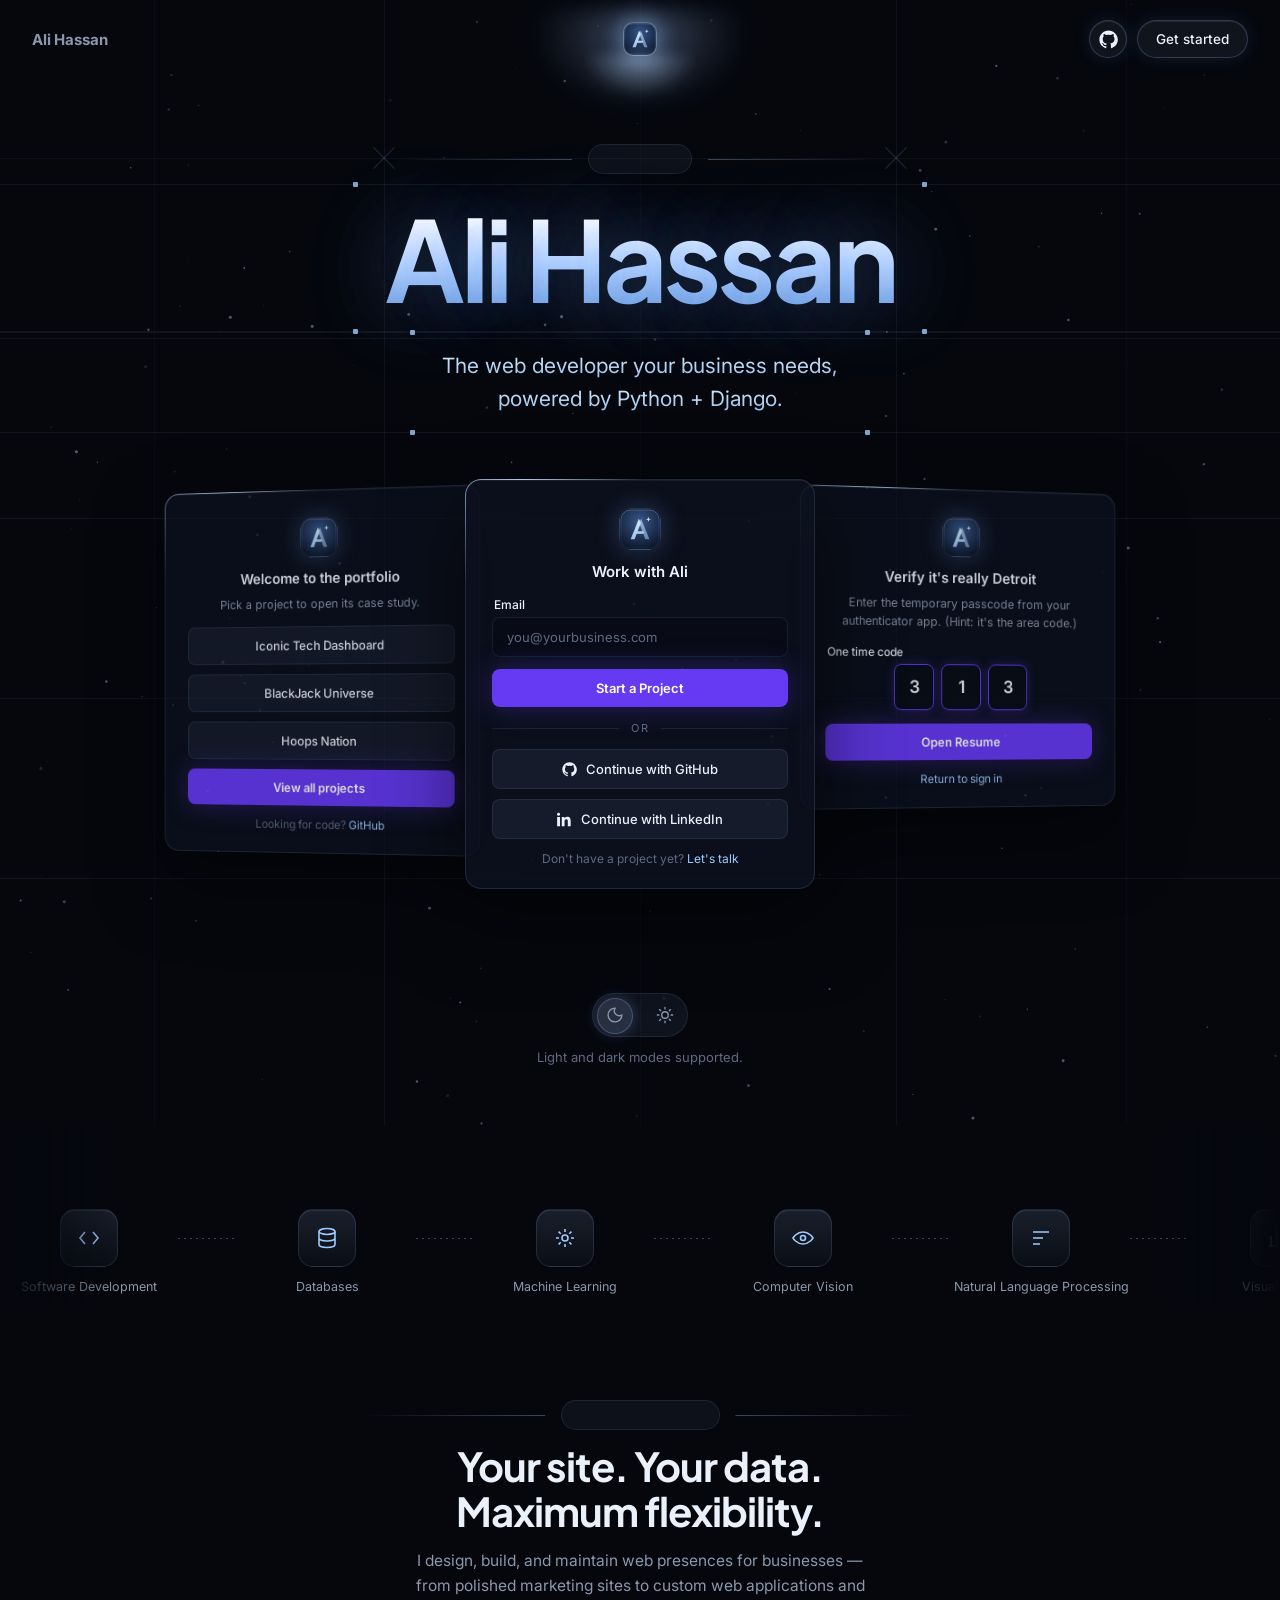
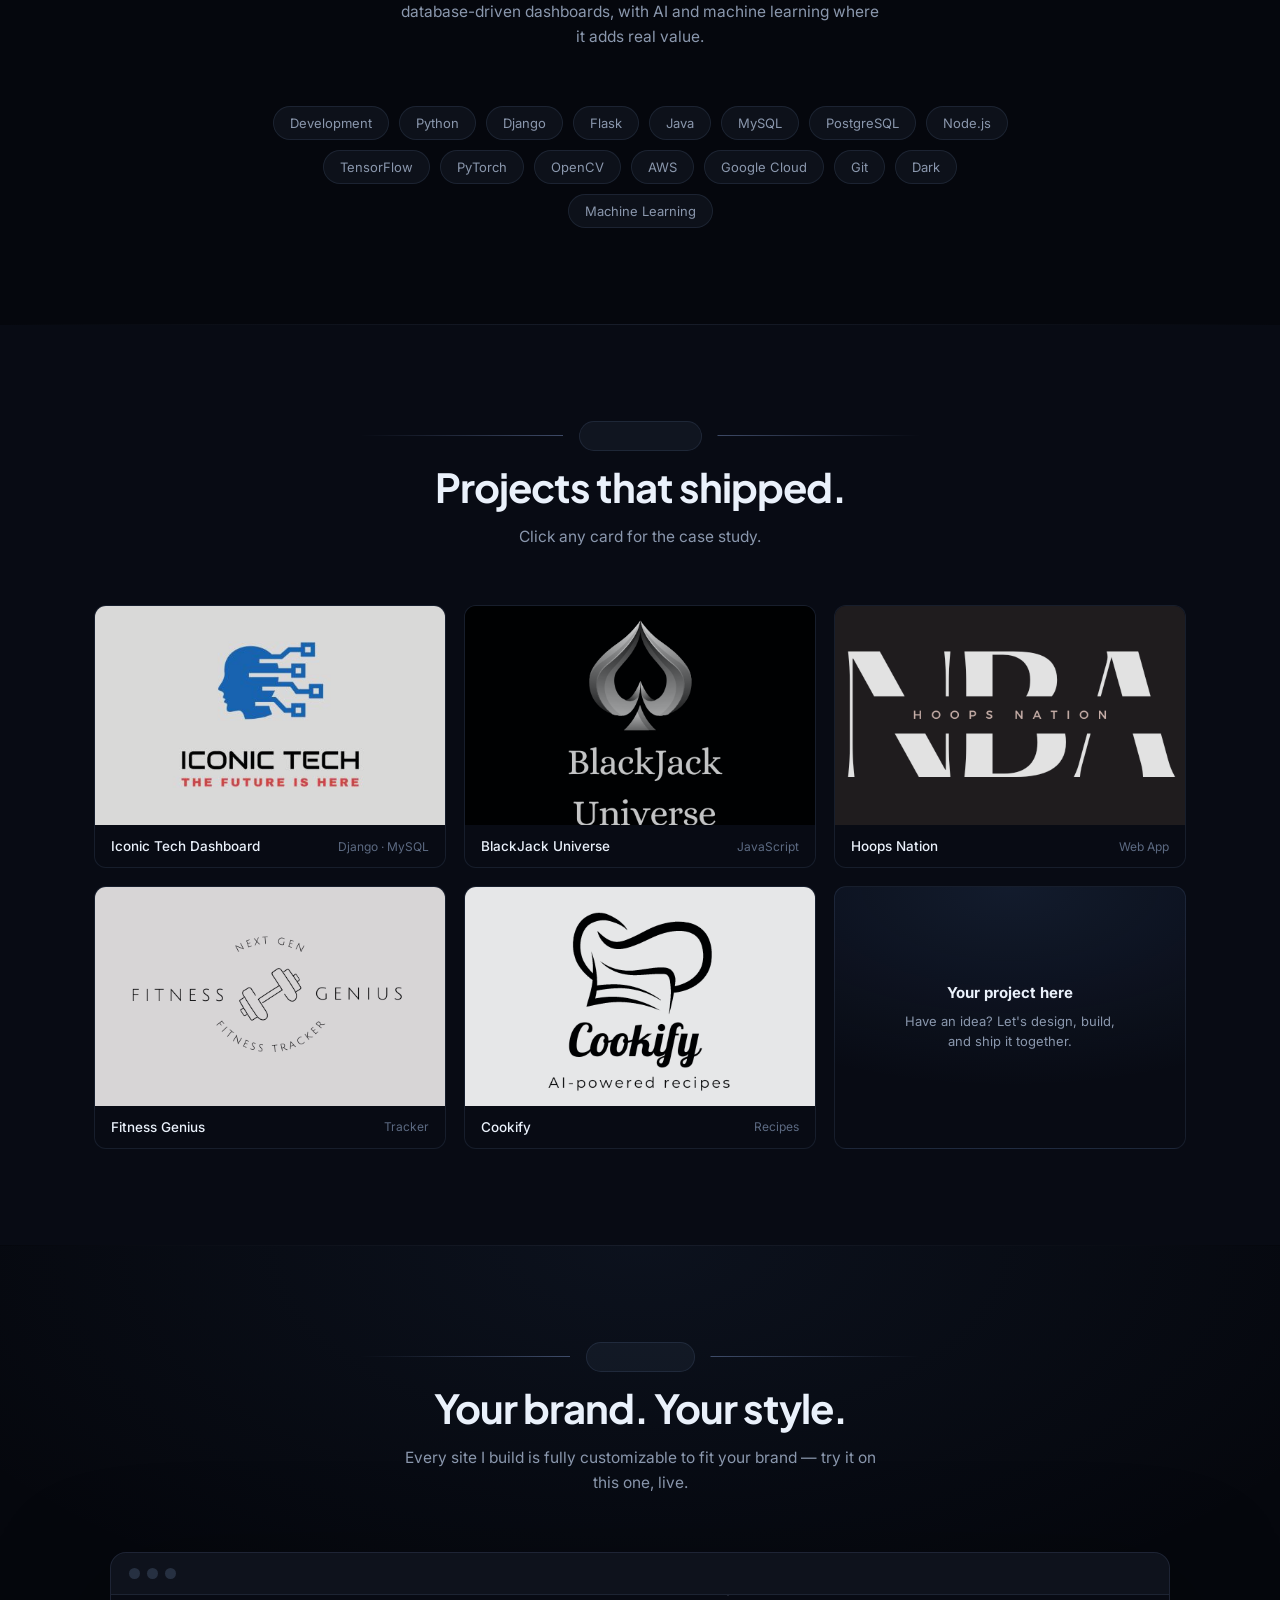
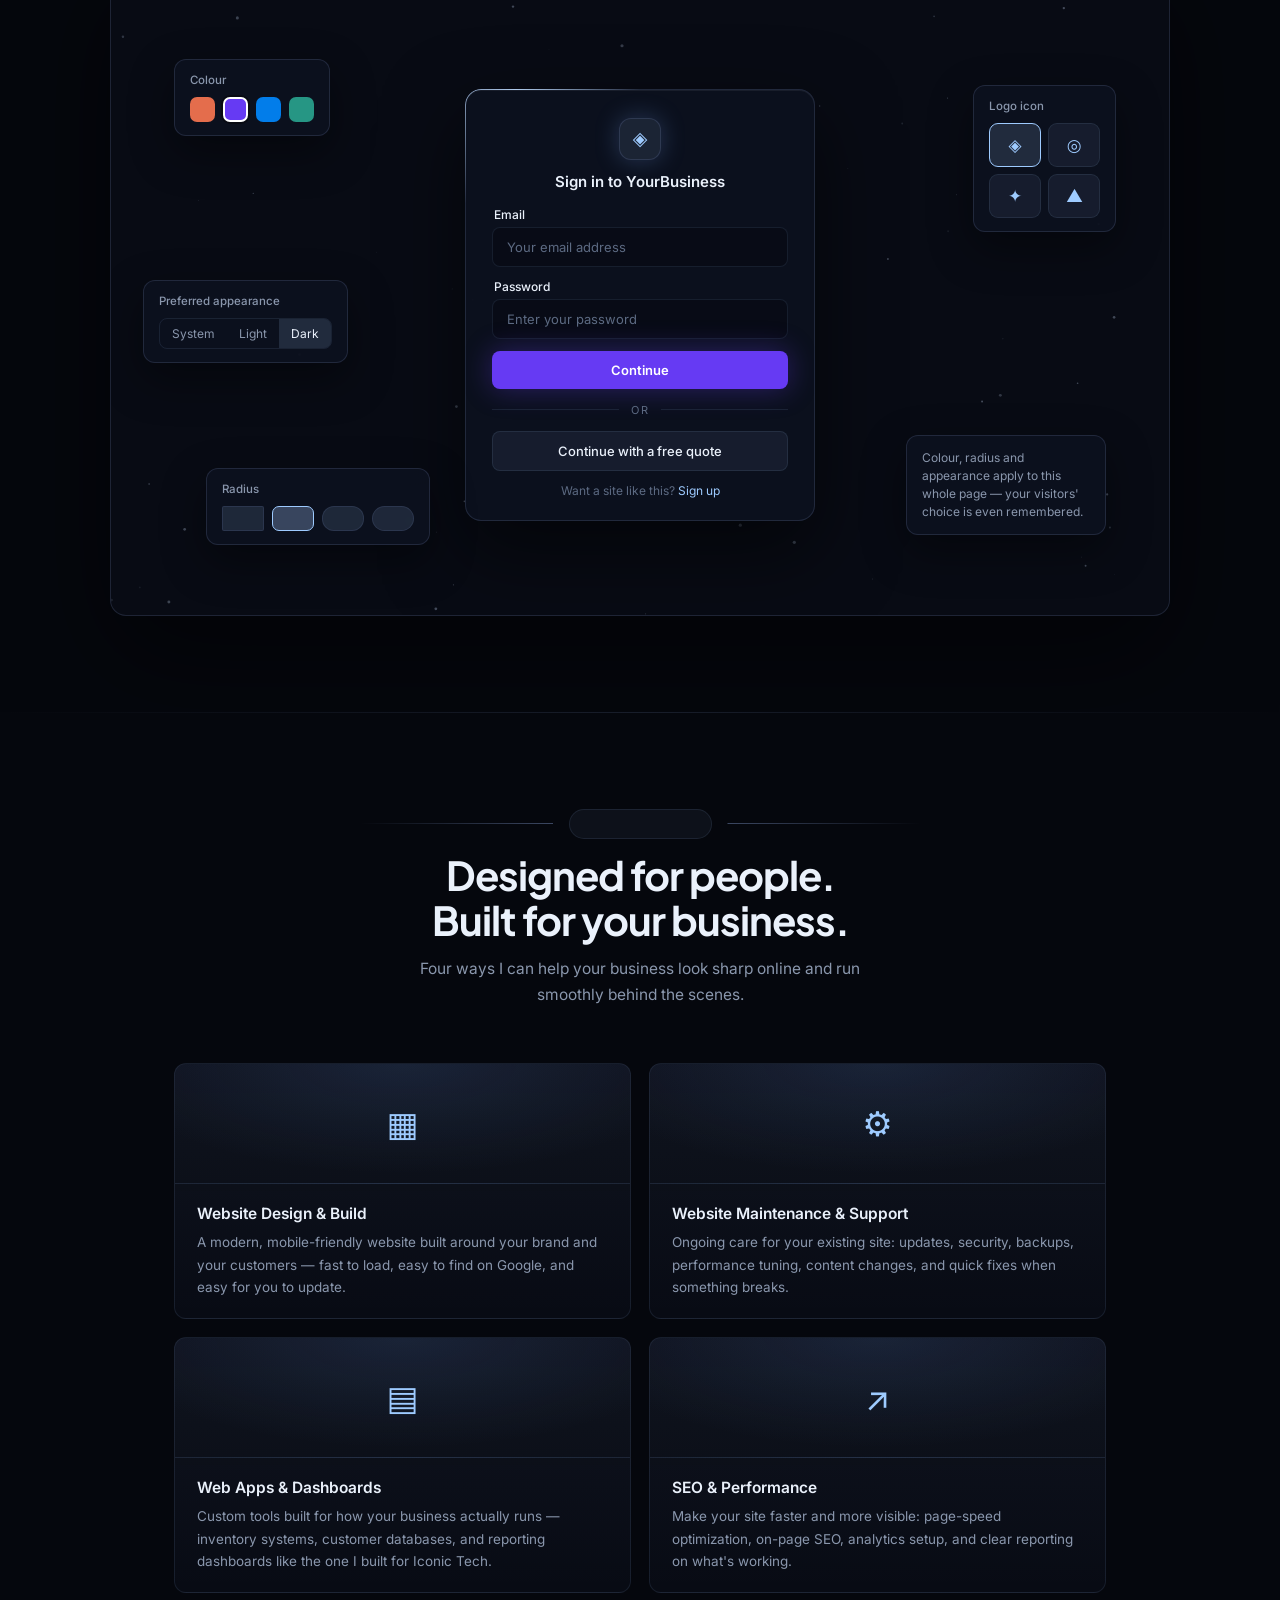
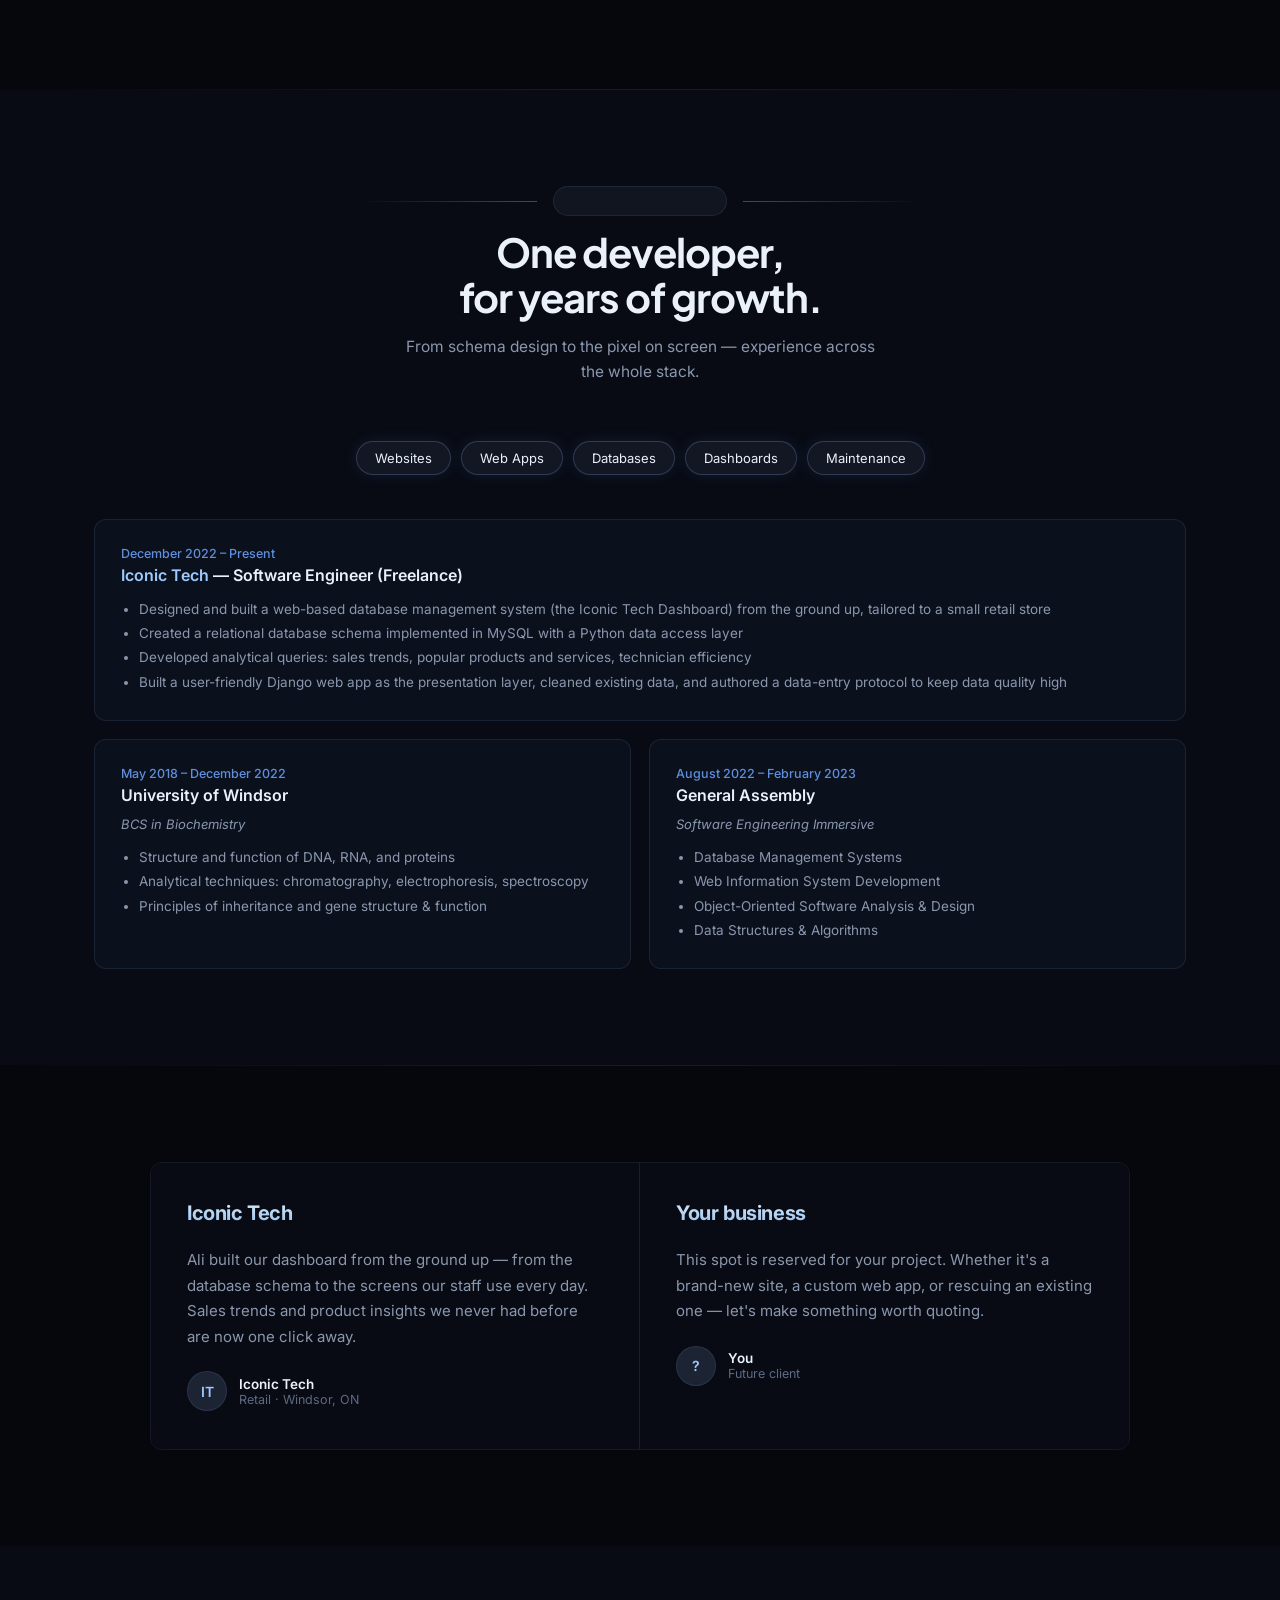
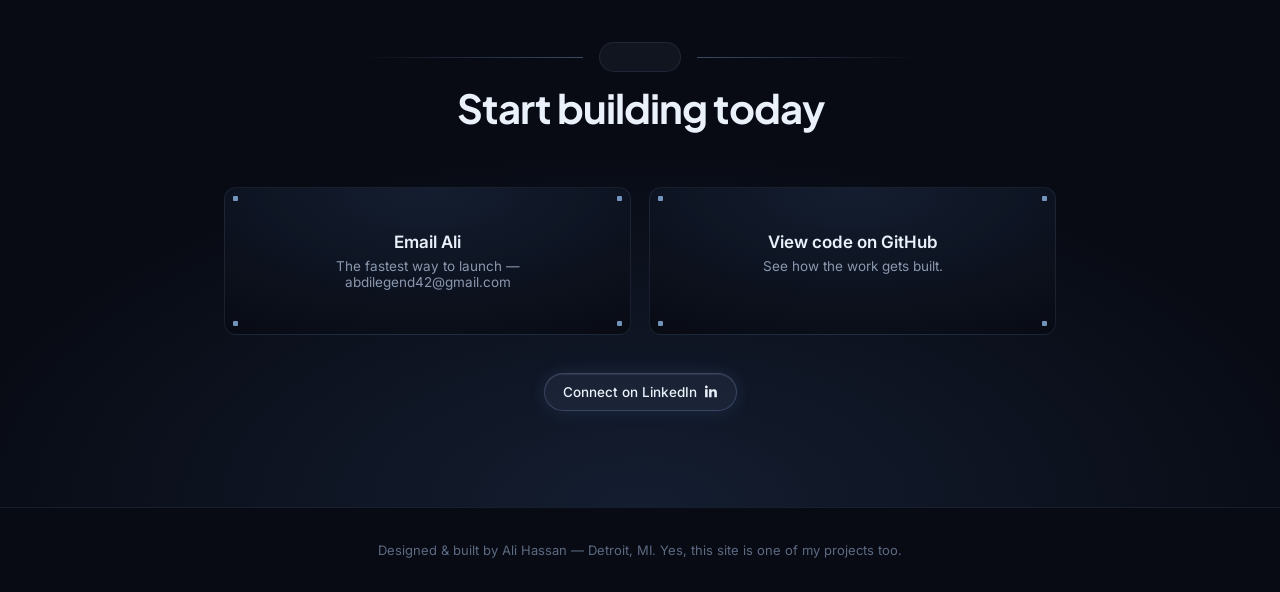
==== commit 3545525a: "Publish redesigned homepage" ====
--- a/index.html
+++ b/index.html
@@ -1,427 +1,1077 @@
 <!DOCTYPE html>
 <html lang="en">
-
 <head>
-  <!-- Google Tag Manager -->
-  <script>(function(w,d,s,l,i){w[l]=w[l]||[];w[l].push({'gtm.start':
-  new Date().getTime(),event:'gtm.js'});var f=d.getElementsByTagName(s)[0],
-  j=d.createElement(s),dl=l!='dataLayer'?'&l='+l:'';j.async=true;j.src=
-  'https://www.googletagmanager.com/gtm.js?id='+i+dl;f.parentNode.insertBefore(j,f);
-  })(window,document,'script','dataLayer','GTM-5BB8W2X');</script>
-  <!-- End Google Tag Manager -->
-  <link rel="icon" type="image/png" href="/favicon.png"/>
   <meta charset="utf-8">
-  <meta content="width=device-width, initial-scale=1.0" name="viewport">
-
-  <title>Ali Hassan — Web Developer &amp; Software Engineer | Websites Built &amp; Maintained</title>
-  <meta name="description" content="Ali Hassan is a Detroit-based web developer and software engineer. I design, build, and maintain fast, modern websites and web apps for businesses — from custom dashboards to client-facing sites.">
-  <meta name="keywords" content="web developer, website builder, website maintenance, software engineer, Detroit, Django, Python, freelance developer, Ali Hassan">
-  <meta name="author" content="Ali Hassan">
-
-  <!-- Open Graph -->
-  <meta property="og:type" content="website">
-  <meta property="og:title" content="Ali Hassan — Web Developer &amp; Software Engineer">
-  <meta property="og:description" content="I design, build, and maintain fast, modern websites and web apps for businesses.">
-  <meta property="og:url" content="https://alibedel.github.io/">
-  <meta property="og:image" content="https://alibedel.github.io/assets/img/me.jpg">
-  <link rel="canonical" href="https://alibedel.github.io/">
-
-  <!-- Google Fonts -->
+  <meta name="viewport" content="width=device-width, initial-scale=1.0">
+  <title>Ali Hassan — Web Developer &amp; Software Engineer</title>
+  <meta name="description" content="Ali Hassan is a Detroit-based web developer and software engineer. I design, build, and maintain fast, modern websites and web apps for businesses.">
+  <link rel="icon" type="image/png" href="/favicon.png">
   <link rel="preconnect" href="https://fonts.gstatic.com" crossorigin>
-  <link href="https://fonts.googleapis.com/css2?family=Inter:wght@300;400;500;600;700&family=Sora:wght@400;500;600;700&display=swap" rel="stylesheet">
-
-  <!-- Vendor CSS -->
-  <link href="assets/vendor/bootstrap/css/bootstrap-grid.min.css" rel="stylesheet">
-  <link href="assets/vendor/icofont/icofont.min.css" rel="stylesheet">
-  <link href="assets/vendor/remixicon/remixicon.css" rel="stylesheet">
-  <link href="assets/vendor/boxicons/css/boxicons.min.css" rel="stylesheet">
-
-  <!-- Main CSS -->
-  <link href="assets/css/style.css" rel="stylesheet">
+  <link href="https://fonts.googleapis.com/css2?family=Inter:wght@300;400;500;600;700;800&family=Plus+Jakarta+Sans:wght@500;600;700;800&display=swap" rel="stylesheet">
+  <style>
+    @property --sweep { syntax:'<angle>'; initial-value:0deg; inherits:false; }
+    :root{
+      --bg:#05070d;
+      --bg2:#080b14;
+      --ink:#eaf1fb;
+      --muted:#8a97ad;
+      --muted2:#5c6a82;
+      --line:rgba(160,190,255,.10);
+      --glass:rgba(13,19,33,.78);
+      --glass-brd:rgba(160,190,255,.14);
+      --accent:#9ecbff;
+      --accent2:#5e8fdd;
+      --brand:#663AF3;
+      --radius:12px;
+      --radius-ui:8px;
+      --star:#cfe2ff;
+      --grad-text:linear-gradient(180deg,#D8ECF8 0%,#98C0EF 100%);
+    }
+    body.light{
+      --bg:#f4f6fb; --bg2:#eaeef7; --ink:#101a2e; --muted:#4d5b74; --muted2:#7b8aa3;
+      --line:rgba(30,60,120,.13); --glass:rgba(255,255,255,.8); --glass-brd:rgba(30,60,120,.14);
+      --accent:#2f5fb8; --accent2:#3e63dd; --star:#9db8e6;
+      --grad-text:linear-gradient(180deg,#1a2845 0%,#3e63b8 100%);
+    }
+    *{margin:0;padding:0;box-sizing:border-box}
+    html{scroll-behavior:smooth}
+    body{
+      background:var(--bg); color:var(--ink);
+      font-family:'Inter',system-ui,sans-serif;
+      -webkit-font-smoothing:antialiased;
+      overflow-x:hidden;
+      transition:background .4s, color .4s;
+    }
+    a{color:inherit;text-decoration:none}
+    .container{max-width:1140px;margin:0 auto;padding:0 24px}
+    .grad-text{background:var(--grad-text);-webkit-background-clip:text;background-clip:text;color:transparent}
+
+    /* ===== section header (AuthKit pattern) ===== */
+    .section-header{display:flex;flex-direction:column;align-items:center;gap:14px;text-align:center;padding:0 24px;margin-bottom:56px}
+    .badge-lines{display:flex;align-items:center;gap:16px;width:100%;max-width:560px}
+    .badge-lines::before,.badge-lines::after{content:"";flex:1;height:1px;background:linear-gradient(90deg,transparent,rgba(160,190,255,.35))}
+    .badge-lines::after{transform:scaleX(-1)}
+    .badge{
+      padding:6px 16px;border-radius:999px;font-size:13px;
+      border:1px solid var(--line);background:rgba(150,180,230,.06);
+      white-space:nowrap;
+    }
+    .section-title{font-family:'Plus Jakarta Sans',Inter,sans-serif;font-size:clamp(28px,4.4vw,40px);font-weight:700;letter-spacing:-.025em;line-height:1.12}
+    .section-title span{display:block}
+    .section-desc{color:var(--muted);font-size:15.5px;line-height:1.65;max-width:480px}
+
+    /* ===== glowing button ===== */
+    .gbtn{
+      position:relative;display:inline-flex;align-items:center;justify-content:center;gap:8px;
+      height:38px;padding:0 18px;border-radius:999px;
+      font-size:13.5px;font-weight:500;color:var(--ink);cursor:pointer;
+      background:rgba(150,180,230,.08);
+      border:1px solid rgba(160,190,255,.22);
+      box-shadow:0 0 18px rgba(120,170,255,.12), inset 0 1px 0 rgba(255,255,255,.08);
+      transition:.25s;
+    }
+    .gbtn:hover{border-color:rgba(160,190,255,.45);box-shadow:0 0 26px rgba(120,170,255,.25), inset 0 1px 0 rgba(255,255,255,.1)}
+    .gbtn.icon-only{width:38px;padding:0}
+
+    /* ===== outline box with corner dots ===== */
+    .obox{position:relative;padding:18px 30px}
+    .obox::before,.obox::after{content:"";position:absolute;left:-100vw;right:-100vw;height:1px;background:rgba(160,190,255,.08)}
+    .obox::before{top:0}
+    .obox::after{bottom:0}
+    .obox i{position:absolute;width:5px;height:5px;background:#9ecbff;opacity:.8;border-radius:1px;z-index:2}
+    .obox i:nth-of-type(1){top:-2px;left:-2px}
+    .obox i:nth-of-type(2){top:-2px;right:-2px}
+    .obox i:nth-of-type(3){bottom:-2px;left:-2px}
+    .obox i:nth-of-type(4){bottom:-2px;right:-2px}
+
+    /* ===================== HERO ===================== */
+    .hero{
+      position:relative;min-height:100vh;
+      display:flex;flex-direction:column;align-items:center;justify-content:flex-start;
+      text-align:center;padding:110px 24px 60px;overflow:hidden;
+      background:var(--bg);
+    }
+    #star-canvas{position:absolute;inset:0;width:100%;height:100%;opacity:.5;pointer-events:none}
+    /* triple spotlights */
+    .spotlights{position:absolute;top:0;left:50%;width:0;height:100%;pointer-events:none}
+    .spot{
+      position:absolute;top:-10%;left:0;width:520px;height:90%;
+      transform:translateX(-50%) rotate(var(--rotate,0deg)) scale(var(--scale,1));
+      transform-origin:50% 0%;
+      background:conic-gradient(from 180deg at 50% 0%, transparent 42%, rgba(158,203,255,.10) 50%, transparent 58%);
+      filter:blur(12px);
+      animation:sway var(--duration,6s) ease-in-out infinite alternate;
+    }
+    @keyframes sway{
+      from{transform:translateX(-50%) rotate(calc(var(--rotate) - 3deg)) scale(var(--scale))}
+      to{transform:translateX(-50%) rotate(calc(var(--rotate) + 3deg)) scale(var(--scale))}
+    }
+    /* grid lines */
+    .hero-lines{position:absolute;inset:0;pointer-events:none}
+    .hline,.vline{position:absolute;background:rgba(140,170,230,.07)}
+    .hline{left:0;right:0;height:1px}
+    .vline{top:0;bottom:0;width:1px}
+    .cross{position:absolute;width:30px;height:30px;pointer-events:none;opacity:.4;z-index:1}
+    .cross::before,.cross::after{content:"";position:absolute;left:50%;top:50%;width:100%;height:1px;background:rgba(160,190,255,.45)}
+    .cross::before{transform:translate(-50%,-50%) rotate(45deg)}
+    .cross::after{transform:translate(-50%,-50%) rotate(-45deg)}
+
+    .hero-topbar{
+      position:absolute;top:0;left:0;right:0;z-index:10;
+      display:flex;justify-content:space-between;align-items:center;
+      padding:20px 32px;
+    }
+    .hero-topbar .brand{font-weight:700;font-size:15px;letter-spacing:-.01em;color:var(--muted)}
+    .hero-topbar .mark{
+      position:absolute;left:50%;transform:translateX(-50%);
+      width:34px;height:34px;border-radius:10px;
+      background:url('assets/img/logo.svg') center/cover;
+      border:1px solid rgba(190,220,255,.4);
+      box-shadow:0 0 22px rgba(150,195,255,.55), 0 0 60px rgba(120,170,255,.35);
+    }
+    /* lamp glow: bright source under the mark that the beams emanate from */
+    .hero-topbar .mark::after{
+      content:"";position:absolute;left:50%;top:100%;transform:translateX(-50%);
+      width:160px;height:60px;
+      background:radial-gradient(ellipse 50% 100% at 50% 0%, rgba(190,220,255,.45), transparent 70%);
+      filter:blur(6px);pointer-events:none;
+    }
+    .lamp-halo{
+      position:absolute;top:10px;left:50%;transform:translateX(-50%);
+      width:340px;height:200px;pointer-events:none;z-index:1;
+      background:radial-gradient(ellipse 45% 55% at 50% 12%, rgba(170,205,255,.30), transparent 70%);
+      filter:blur(10px);
+      animation:lampPulse 5s ease-in-out infinite alternate;
+    }
+    @keyframes lampPulse{from{opacity:.75}to{opacity:1}}
+    .hero-topbar .right{display:flex;gap:10px;align-items:center}
+
+    .introducing{margin:34px 0 10px;display:flex;align-items:center;gap:16px;width:min(480px,80vw)}
+    .introducing::before,.introducing::after{content:"";flex:1;height:1px;background:linear-gradient(90deg,transparent,rgba(160,190,255,.35))}
+    .introducing::after{transform:scaleX(-1)}
+    .introducing .badge{animation:fadeDown .9s ease both}
+
+    .hero-title{
+      position:relative;
+      font-family:'Plus Jakarta Sans',Inter,sans-serif;
+      font-size:clamp(58px,10.5vw,112px);
+      font-weight:700;letter-spacing:-.035em;line-height:1;
+      background:linear-gradient(180deg,#fff 15%,#b9d6ff 55%,#6f9fe0 100%);
+      -webkit-background-clip:text;background-clip:text;color:transparent;
+      text-shadow:0 0 90px rgba(120,170,255,.28);
+      animation:fadeDown .9s .12s ease both;
+    }
+    body.light .hero-title{background:linear-gradient(180deg,#16233f 20%,#2f5fb8 70%,#4d7fd6 100%);-webkit-background-clip:text;background-clip:text;text-shadow:none}
+    /* glint sweep across the name (logo shimmer) */
+    .hero-title::after{
+      content:attr(data-text);
+      position:absolute;inset:0;
+      background:linear-gradient(110deg,transparent 42%,rgba(255,255,255,.95) 50%,transparent 58%);
+      background-size:280% 100%;
+      background-position:120% 0;
+      -webkit-background-clip:text;background-clip:text;color:transparent;
+      animation:glint 7s ease-in-out infinite;
+      animation-delay:1.6s;
+      pointer-events:none;
+    }
+    @keyframes glint{
+      0%{background-position:120% 0}
+      22%{background-position:-60% 0}
+      100%{background-position:-60% 0}
+    }
+    .hero-headline{animation:fadeDown .9s .25s ease both}
+    .hero-headline h2{font-size:clamp(16px,2.2vw,21px);font-weight:400;line-height:1.55}
+    @keyframes fadeDown{from{opacity:0;transform:translateY(-16px)}to{opacity:1;transform:none}}
+    @keyframes riseIn{from{opacity:0;transform:translateY(70px)}to{opacity:1;transform:none}}
+
+    /* ===== card stage (3D) ===== */
+    .card-stage{
+      position:relative;width:100%;max-width:1060px;height:470px;
+      margin:46px auto 0;perspective:1300px;
+      animation:riseIn 1s .4s ease both;
+    }
+    .card-slot{position:absolute;top:0;left:50%;transition:transform .7s cubic-bezier(.4,.1,.2,1), opacity .7s, z-index 0s .35s}
+    .card-slot[data-pos="center"]{transform:translateX(-50%);z-index:3;opacity:1}
+    .card-slot[data-pos="left"]{transform:translateX(-146%) translateZ(-60px) rotateY(-10deg);z-index:1;opacity:.85;cursor:pointer}
+    .card-slot[data-pos="right"]{transform:translateX(46%) translateZ(-60px) rotateY(10deg);z-index:1;opacity:.85;cursor:pointer}
+    .card-slot[data-pos="left"] .authcard,.card-slot[data-pos="right"] .authcard{pointer-events:none}
+    .floaty{animation:floaty var(--fd,7s) ease-in-out infinite alternate}
+    @keyframes floaty{from{transform:translate(0,0)}to{transform:translate(var(--fx,3px),var(--fy,6px))}}
+
+    .authcard{
+      position:relative;width:350px;padding:28px 26px 22px;
+      background:var(--glass);
+      border:1px solid var(--glass-brd);
+      border-radius:16px;
+      backdrop-filter:blur(14px);
+      box-shadow:0 30px 80px rgba(0,0,0,.55), inset 0 1px 0 rgba(255,255,255,.06);
+      text-align:center;
+    }
+    body.light .authcard{box-shadow:0 30px 80px rgba(40,70,140,.18), inset 0 1px 0 rgba(255,255,255,.6)}
+    /* rotating glow sweep on border */
+    .authcard::after{
+      content:"";position:absolute;inset:-1px;border-radius:inherit;padding:1px;
+      background:conic-gradient(from var(--sweep),transparent 0deg,transparent 300deg,rgba(190,220,255,.9) 330deg,transparent 360deg);
+      -webkit-mask:linear-gradient(#000 0 0) content-box,linear-gradient(#000 0 0);
+      -webkit-mask-composite:xor;mask-composite:exclude;
+      animation:sweepAnim 9s linear infinite;
+      animation-delay:var(--sd,0s);
+      pointer-events:none;
+    }
+    @keyframes sweepAnim{to{--sweep:360deg}}
+    .logo-dot{
+      width:42px;height:42px;border-radius:12px;margin:0 auto 12px;
+      background:url('assets/img/logo.svg') center/cover;
+      border:1px solid var(--glass-brd);
+      box-shadow:0 0 24px rgba(120,170,255,.25);
+    }
+    .authcard h3{font-size:15px;font-weight:600;margin-bottom:16px}
+    .authcard .desc{font-size:12.5px;color:var(--muted);margin:-8px 0 14px;line-height:1.55}
+    .field-label{display:block;text-align:left;font-size:12px;font-weight:500;margin:0 0 5px 2px}
+    .field{
+      width:100%;padding:11px 14px;border-radius:var(--radius-ui);
+      background:rgba(8,12,22,.8);border:1px solid var(--line);
+      color:var(--ink);font-size:13px;text-align:left;margin-bottom:12px;
+      display:block;font-family:inherit;outline:none;
+      transition:border-color .2s, box-shadow .2s;
+    }
+    body.light .field{background:rgba(255,255,255,.85)}
+    .field::placeholder{color:var(--muted2)}
+    .field:focus{border-color:var(--brand);box-shadow:0 0 0 3px color-mix(in srgb,var(--brand) 22%,transparent)}
+    .btn{
+      display:flex;align-items:center;justify-content:center;gap:9px;
+      width:100%;padding:11px 14px;border-radius:var(--radius-ui);
+      font-size:13px;font-weight:500;cursor:pointer;transition:.2s;
+      border:1px solid var(--line);
+      background:rgba(150,180,230,.08);color:var(--ink);
+      margin-bottom:10px;font-family:inherit;
+    }
+    .btn:hover{background:rgba(150,180,230,.15);border-color:rgba(160,190,255,.3)}
+    .btn.primary{
+      background:var(--brand);color:#fff;border:none;font-weight:600;
+      box-shadow:0 0 28px color-mix(in srgb,var(--brand) 35%,transparent);
+    }
+    .btn.primary:hover{filter:brightness(1.12)}
+    .btn svg{width:15px;height:15px;flex-shrink:0}
+    .or-row{display:flex;align-items:center;gap:12px;color:var(--muted2);font-size:11px;letter-spacing:.1em;margin:14px 0}
+    .or-row::before,.or-row::after{content:"";flex:1;height:1px;background:var(--line)}
+    .authcard .foot{font-size:12px;color:var(--muted2);margin-top:12px}
+    .authcard .foot a{color:var(--accent)}
+    .code-row{display:flex;gap:8px;justify-content:center;margin-bottom:14px}
+    .code-box{
+      width:44px;height:48px;border-radius:var(--radius-ui);
+      background:rgba(8,12,22,.8);border:1px solid var(--line);
+      display:flex;align-items:center;justify-content:center;
+      font-size:18px;font-weight:600;transition:border-color .2s;
+    }
+    body.light .code-box{background:rgba(255,255,255,.85)}
+    .code-box.fill{border-color:var(--brand);box-shadow:0 0 12px color-mix(in srgb,var(--brand) 30%,transparent)}
+
+    /* ===== light switch ===== */
+    .light-switch-wrap{margin-top:44px;display:flex;flex-direction:column;align-items:center;gap:12px;animation:riseIn 1s .6s ease both}
+    .light-switch{
+      position:relative;width:96px;height:44px;border-radius:999px;cursor:pointer;
+      background:rgba(150,180,230,.07);border:1px solid var(--line);
+      display:flex;align-items:center;justify-content:space-between;
+      padding:0 13px;color:var(--muted);
+      transition:.25s;
+    }
+    .light-switch:hover{border-color:rgba(160,190,255,.3)}
+    .light-switch .thumb{
+      position:absolute;top:4px;left:4px;width:36px;height:36px;border-radius:50%;
+      background:rgba(150,180,230,.18);border:1px solid rgba(160,190,255,.25);
+      transition:transform .3s cubic-bezier(.4,.1,.2,1);
+      box-shadow:0 0 14px rgba(140,180,255,.25);
+    }
+    body.light .light-switch .thumb{transform:translateX(52px)}
+    .light-switch svg{width:18px;height:18px;z-index:1}
+    .light-caption{font-size:13px;color:var(--muted2)}
+
+    /* ===================== features marquee ===================== */
+    .features-slider{padding:84px 0 10px;overflow:hidden;position:relative}
+    .features-slider::before,.features-slider::after{
+      content:"";position:absolute;top:0;bottom:0;width:120px;z-index:2;pointer-events:none;
+    }
+    .features-slider::before{left:0;background:linear-gradient(90deg,var(--bg),transparent)}
+    .features-slider::after{right:0;background:linear-gradient(-90deg,var(--bg),transparent)}
+    .features-track{display:flex;width:max-content;animation:marquee 36s linear infinite}
+    .features-slider:hover .features-track{animation-play-state:paused}
+    @keyframes marquee{to{transform:translateX(-50%)}}
+    .feature-item{display:flex;align-items:center}
+    .feature-cell{display:flex;flex-direction:column;align-items:center;gap:12px;width:178px}
+    .feature-cell .fic{
+      width:58px;height:58px;border-radius:15px;
+      background:linear-gradient(180deg,rgba(150,180,230,.14),rgba(150,180,230,.04));
+      border:1px solid var(--glass-brd);
+      display:flex;align-items:center;justify-content:center;color:var(--accent);
+      box-shadow:inset 0 1px 0 rgba(255,255,255,.08);
+      transition:.3s;
+    }
+    .feature-cell:hover .fic{
+      transform:translateY(-4px);color:var(--ink);
+      border-color:color-mix(in srgb,var(--brand) 55%,transparent);
+      box-shadow:0 0 28px color-mix(in srgb,var(--brand) 35%,transparent);
+    }
+    .feature-cell .fic svg{width:24px;height:24px}
+    .feature-cell span{font-size:12.5px;color:var(--muted);white-space:nowrap}
+    .feature-sep{width:60px;height:1px;margin-top:-26px;background-image:linear-gradient(90deg,rgba(160,190,255,.35) 33%,transparent 0%);background-size:6px 1px}
+
+    /* ===================== sections ===================== */
+    section{padding:96px 0;position:relative}
+    .page-sep{height:1px;background:linear-gradient(90deg,transparent,rgba(160,190,255,.12),transparent)}
+
+    /* about / meta */
+    .about-tags{display:flex;flex-wrap:wrap;justify-content:center;gap:10px;max-width:780px;margin:40px auto 0}
+    .tag{padding:8px 16px;border-radius:999px;font-size:13px;color:var(--muted);background:rgba(150,180,230,.06);border:1px solid var(--line);transition:.2s}
+    .tag:hover{color:var(--ink);border-color:color-mix(in srgb,var(--brand) 50%,transparent)}
+
+    /* projects */
+    .grid{display:grid;grid-template-columns:repeat(3,1fr);gap:18px}
+    .proj{position:relative;border-radius:var(--radius);overflow:hidden;border:1px solid var(--line);background:var(--bg2);transition:.25s;display:block}
+    .proj:hover{transform:translateY(-4px);border-color:color-mix(in srgb,var(--brand) 50%,transparent);box-shadow:0 20px 50px rgba(0,0,0,.5)}
+    .proj img{width:100%;aspect-ratio:16/10;object-fit:cover;display:block;opacity:.9}
+    .proj .cap{display:flex;justify-content:space-between;align-items:center;padding:13px 16px;font-size:13.5px;font-weight:500}
+    .proj .cap span{color:var(--muted2);font-size:12px;font-weight:400}
+    .proj.cta-card{display:flex;align-items:center;justify-content:center;flex-direction:column;gap:10px;min-height:220px;text-align:center;background:radial-gradient(400px 200px at 50% 0%,rgba(94,143,221,.12),transparent),var(--bg2)}
+    .proj.cta-card b{font-size:15px}
+    .proj.cta-card span{color:var(--muted);font-size:13px;max-width:220px;line-height:1.5}
+
+    /* ===================== customizer (browser frame) ===================== */
+    .customui{position:relative;overflow:hidden;background:radial-gradient(800px 400px at 50% 0%,rgba(94,143,221,.08),transparent),var(--bg)}
+    .browser{
+      position:relative;max-width:1060px;margin:0 auto;border-radius:16px;
+      border:1px solid var(--glass-brd);background:var(--bg2);
+      box-shadow:0 40px 110px rgba(0,0,0,.5);
+      overflow:hidden;
+    }
+    body.light .browser{box-shadow:0 40px 110px rgba(40,70,140,.16)}
+    .browser-header{
+      height:42px;border-bottom:1px solid var(--line);
+      display:flex;align-items:center;gap:7px;padding:0 18px;
+      background:rgba(150,180,230,.04);
+    }
+    .browser-header b{width:11px;height:11px;border-radius:50%;background:rgba(150,180,230,.18)}
+    .browser-content{position:relative;padding:56px 24px;min-height:620px;display:flex;align-items:center;justify-content:center}
+    #star-canvas2{position:absolute;inset:0;width:100%;height:100%;opacity:.4;pointer-events:none}
+    .ctl{
+      position:absolute;z-index:5;
+      background:var(--glass);border:1px solid var(--glass-brd);border-radius:12px;
+      padding:13px 15px;box-shadow:0 16px 44px rgba(0,0,0,.4);
+      backdrop-filter:blur(10px);
+    }
+    body.light .ctl{box-shadow:0 16px 44px rgba(40,70,140,.14)}
+    .ctl h6{font-size:11.5px;font-weight:500;color:var(--muted);margin-bottom:10px;text-align:left}
+    .swatches{display:flex;gap:8px}
+    .sw{width:25px;height:25px;border-radius:7px;cursor:pointer;border:2px solid transparent;transition:.2s}
+    .sw.on{border-color:#fff;box-shadow:0 0 0 2px rgba(0,0,0,.35)}
+    .radii{display:flex;gap:8px}
+    .rad{width:42px;height:25px;cursor:pointer;background:rgba(150,180,230,.14);border:1px solid var(--line);transition:.2s}
+    .rad:hover,.rad.on{background:rgba(150,180,230,.32);border-color:var(--accent)}
+    .seg{display:flex;border:1px solid var(--line);border-radius:8px;overflow:hidden}
+    .seg button{border:none;background:transparent;color:var(--muted);font-size:12px;padding:7px 12px;cursor:pointer;font-family:inherit;transition:.2s}
+    .seg button.on{background:rgba(150,180,230,.16);color:var(--ink)}
+    .logo-picker{display:grid;grid-template-columns:1fr 1fr;gap:7px}
+    .lp{
+      width:52px;height:44px;border-radius:9px;cursor:pointer;
+      background:rgba(150,180,230,.08);border:1px solid var(--line);
+      display:flex;align-items:center;justify-content:center;
+      font-size:17px;color:var(--accent);transition:.2s;
+    }
+    .lp.on{border-color:var(--accent);background:rgba(150,180,230,.16)}
+    /* control positions */
+    .ctl-colors{top:64px;left:6%}
+    .ctl-appearance{top:46%;left:3%}
+    .ctl-radius{bottom:70px;left:9%}
+    .ctl-logos{top:90px;right:5%}
+    .ctl-info{bottom:80px;right:6%;max-width:200px;font-size:12px;color:var(--muted);text-align:left;line-height:1.5}
+    @media(max-width:980px){
+      .ctl{position:static;margin:8px}
+      .browser-content{flex-direction:column;gap:6px;padding:30px 16px}
+      .ctl-info{display:none}
+    }
+
+    /* ===================== services (security-card style) ===================== */
+    .svc-cards{display:grid;grid-template-columns:repeat(2,1fr);gap:18px;max-width:980px;margin:0 auto;padding:0 24px}
+    .svc{
+      border:1px solid var(--line);border-radius:var(--radius);
+      background:linear-gradient(180deg,rgba(150,180,230,.05),transparent),var(--bg2);
+      overflow:hidden;transition:.25s;
+    }
+    .svc:hover{border-color:color-mix(in srgb,var(--brand) 45%,transparent)}
+    .svc .svc-anim{
+      height:120px;display:flex;align-items:center;justify-content:center;
+      border-bottom:1px solid var(--line);
+      background:radial-gradient(300px 110px at 50% 0%,rgba(94,143,221,.13),transparent);
+      font-size:34px;color:var(--accent);
+    }
+    .svc .svc-body{padding:20px 22px}
+    .svc h4{font-size:15.5px;font-weight:600;margin-bottom:8px}
+    .svc p{font-size:13.5px;color:var(--muted);line-height:1.65}
+
+    /* ===================== complete (experience) ===================== */
+    .complete-badges{display:flex;flex-wrap:wrap;justify-content:center;gap:10px;margin:0 auto 44px;max-width:720px;padding:0 24px}
+    .complete-badge{
+      padding:8px 18px;border-radius:999px;font-size:13px;
+      border:1px solid rgba(160,190,255,.22);
+      background:rgba(150,180,230,.07);
+      box-shadow:0 0 16px rgba(120,170,255,.1);
+    }
+    .gcard{
+      background:var(--glass);border:1px solid var(--line);border-radius:var(--radius);
+      padding:26px;transition:.25s;text-align:left;
+    }
+    .gcard:hover{border-color:color-mix(in srgb,var(--brand) 45%,transparent)}
+    .gcard h4{font-size:16px;font-weight:600;margin-bottom:8px}
+    .gcard h5{font-size:12.5px;color:var(--accent2);font-weight:500;margin-bottom:4px}
+    .gcard em{color:var(--muted);font-size:13px}
+    .gcard ul{margin:12px 0 0 18px;color:var(--muted);font-size:13.5px;line-height:1.8}
+    .cards2{display:grid;grid-template-columns:repeat(2,1fr);gap:18px}
+
+    /* ===================== testimonials ===================== */
+    .testimonials-list{display:grid;grid-template-columns:1fr 1fr;gap:0;max-width:980px;margin:0 auto;border:1px solid var(--line);border-radius:var(--radius);overflow:hidden}
+    .testimonial{
+      padding:38px 36px;background:var(--bg2);
+      display:flex;flex-direction:column;gap:22px;
+    }
+    .testimonial:first-child{border-right:1px solid var(--line)}
+    .testimonial .t-logo{font-size:20px;font-weight:700;letter-spacing:-.02em}
+    .testimonial .t-quote{font-size:15px;line-height:1.7;color:var(--muted)}
+    .testimonial .t-author{display:flex;align-items:center;gap:12px}
+    .testimonial .t-avatar{width:40px;height:40px;border-radius:50%;background:rgba(150,180,230,.15);border:1px solid var(--line);display:flex;align-items:center;justify-content:center;font-weight:600;font-size:14px;color:var(--accent)}
+    .testimonial .t-name{font-size:13.5px;font-weight:600}
+    .testimonial .t-title{font-size:12.5px;color:var(--muted2)}
+
+    /* ===================== CTA ===================== */
+    .cta-boxes{display:grid;grid-template-columns:1fr 1fr;gap:18px;max-width:880px;margin:0 auto 38px;padding:0 24px}
+    .cta-box{
+      position:relative;border:1px solid var(--line);border-radius:var(--radius);
+      padding:44px 32px;text-align:center;overflow:hidden;transition:.25s;
+      background:radial-gradient(360px 170px at 50% 0%,rgba(94,143,221,.14),transparent),var(--bg2);
+    }
+    .cta-box:hover{border-color:color-mix(in srgb,var(--brand) 50%,transparent);transform:translateY(-3px)}
+    .cta-box h6{font-size:17px;font-weight:600;margin-bottom:6px}
+    .cta-box p{font-size:13.5px;color:var(--muted)}
+    .cta-box .dots span{position:absolute;width:5px;height:5px;background:#9ecbff;opacity:.7;border-radius:1px}
+    .cta-box .dots span:nth-child(1){top:8px;left:8px}
+    .cta-box .dots span:nth-child(2){top:8px;right:8px}
+    .cta-box .dots span:nth-child(3){bottom:8px;left:8px}
+    .cta-box .dots span:nth-child(4){bottom:8px;right:8px}
+    .cta-actions{display:flex;justify-content:center}
+
+    footer{border-top:1px solid var(--line);padding:34px 24px;text-align:center;color:var(--muted2);font-size:13px;background:var(--bg2)}
+
+    .reveal{opacity:0;transform:translateY(28px);transition:opacity .7s ease,transform .7s ease}
+    .reveal.in{opacity:1;transform:none}
+    .reveal.d1{transition-delay:.12s}
+    .reveal.d2{transition-delay:.24s}
+
+    @media(max-width:980px){
+      .card-slot[data-pos="left"],.card-slot[data-pos="right"]{display:none}
+      .card-stage{height:440px}
+      .grid{grid-template-columns:repeat(2,1fr)}
+      .testimonials-list{grid-template-columns:1fr}
+      .testimonial:first-child{border-right:none;border-bottom:1px solid var(--line)}
+    }
+    @media(max-width:620px){
+      .grid{grid-template-columns:1fr}
+      .cards2{grid-template-columns:1fr}
+      .svc-cards{grid-template-columns:1fr}
+      .cta-boxes{grid-template-columns:1fr}
+      .hero-topbar{padding:16px 18px}
+      .hero-topbar .brand{display:none}
+    }
+  </style>
 </head>
-
 <body>
 
-  <!-- Google Tag Manager (noscript) -->
-  <noscript><iframe src="https://www.googletagmanager.com/ns.html?id=GTM-5BB8W2X"
-  height="0" width="0" style="display:none;visibility:hidden"></iframe></noscript>
-  <!-- End Google Tag Manager (noscript) -->
-
-  <div id="scroll-progress"></div>
-
-  <!-- ======= Navbar ======= -->
-  <nav id="navbar">
-    <div class="container">
-      <a class="logo" href="#hero">Ali Hassan</a>
-      <button id="nav-toggle" aria-label="Toggle navigation"><i class="bx bx-menu"></i></button>
-      <ul class="nav-links">
-        <li><a href="#hero" class="active">Home</a></li>
-        <li><a href="#about">About</a></li>
-        <li><a href="#services">Services</a></li>
-        <li><a href="#portfolio">Projects</a></li>
-        <li><a href="#experience">Experience</a></li>
-        <li><a href="#education">Education</a></li>
-        <li><a href="#skills">Skills</a></li>
-        <li><a href="https://docs.google.com/document/d/1P2E6kSkN2MoJBh04_WtSb4Br6x7WhR8anHYBOTL9OX8/edit?usp=sharing" target="_blank" rel="noopener">Resume</a></li>
-        <li><a href="#contacts">Contact</a></li>
-      </ul>
-    </div>
-  </nav>
-
-  <!-- ======= Hero ======= -->
-  <header id="hero">
-    <canvas id="particle-canvas" aria-hidden="true"></canvas>
-    <div class="container">
-      <h1>Ali Hassan</h1>
-      <h2>I'm <span class="typing"></span></h2>
-      <p class="tagline">I design, build, and maintain fast, modern websites and web apps — helping businesses look sharp online and run smoothly behind the scenes.</p>
-      <div class="cta-row">
-        <a href="#contacts" class="btn-accent">Work With Me</a>
-        <a href="#portfolio" class="btn-ghost">See My Work</a>
-      </div>
-      <div class="social-links">
-        <a href="https://www.linkedin.com/in/ali-hassan-009813263/" target="_blank" rel="noopener" aria-label="LinkedIn"><i class="bx bxl-linkedin"></i></a>
-        <a href="https://github.com/Alibedel" target="_blank" rel="noopener" aria-label="GitHub"><i class="bx bxl-github"></i></a>
-        <a href="mailto:abdilegend42@gmail.com" aria-label="Email"><i class="bx bx-envelope"></i></a>
-      </div>
-    </div>
-    <a href="#about" class="scroll-hint" aria-label="Scroll down"><i class="bx bx-chevron-down"></i></a>
-  </header>
-
-  <!-- ======= About ======= -->
-  <section id="about" class="about">
-    <div class="about-me container">
-      <div class="section-title reveal">
-        <h2>About</h2>
-        <p>A developer you can build with</p>
-      </div>
-      <div class="row">
-        <div class="col-lg-12 content reveal">
-          <p>I'm a web developer and software engineer based in Detroit. I work with businesses to design, build, and maintain their web presence — from polished marketing sites to custom web applications and database-driven dashboards. My background spans full-stack development with Python, Django, and modern front-end tooling, plus a strong interest in AI and machine learning that I bring into projects where it adds real value.</p>
-          <p>Whether you need a brand-new site, a web app tailored to how your business actually runs, or someone reliable to keep an existing site fast, secure, and up to date — I can help. I care about clean code, clear communication, and shipping work that solves the problem.</p>
-          <div class="row">
-            <div class="col-lg-6">
-              <ul>
-                <li><i class="icofont-rounded-right"></i> <strong>Based in:</strong> Detroit, MI (working with clients anywhere)</li>
-              </ul>
-            </div>
-            <div class="col-lg-6">
-              <ul>
-                <li><i class="icofont-rounded-right"></i> <strong>Email:</strong> <a href="mailto:abdilegend42@gmail.com">abdilegend42@gmail.com</a></li>
-              </ul>
+  <!-- ===================== HERO ===================== -->
+  <div class="hero" id="hero">
+    <canvas id="star-canvas"></canvas>
+    <div class="spotlights">
+      <div class="spot" style="--rotate:20deg;--scale:1;--duration:5s"></div>
+      <div class="spot" style="--rotate:0deg;--scale:1.02;--duration:8s"></div>
+      <div class="spot" style="--rotate:-20deg;--scale:1;--duration:4s"></div>
+    </div>
+    <div class="lamp-halo"></div>
+    <div class="hero-lines">
+      <div class="hline" style="top:14%;opacity:.75"></div>
+      <div class="hline" style="top:30%"></div>
+      <div class="hline" style="top:46%"></div>
+      <div class="hline" style="top:62%"></div>
+      <div class="hline" style="top:78%"></div>
+      <div class="vline" style="left:12%;opacity:.5"></div>
+      <div class="vline" style="left:30%"></div>
+      <div class="vline" style="left:50%;opacity:.4"></div>
+      <div class="vline" style="left:70%"></div>
+      <div class="vline" style="left:88%;opacity:.5"></div>
+      <div class="cross" style="top:calc(14% - 15px);left:calc(30% - 15px)"></div>
+      <div class="cross" style="top:calc(14% - 15px);left:calc(70% - 15px)"></div>
+    </div>
+
+    <header class="hero-topbar">
+      <span class="brand">Ali Hassan</span>
+      <span class="mark" aria-hidden="true"></span>
+      <div class="right">
+        <a class="gbtn icon-only" href="https://github.com/Alibedel" target="_blank" rel="noopener" aria-label="GitHub">
+          <svg width="19" height="19" viewBox="0 0 24 24" fill="currentColor"><path d="M12 .5C5.7.5.5 5.7.5 12c0 5.1 3.3 9.4 7.9 10.9.6.1.8-.2.8-.6v-2c-3.2.7-3.9-1.5-3.9-1.5-.5-1.3-1.3-1.7-1.3-1.7-1-.7.1-.7.1-.7 1.2.1 1.8 1.2 1.8 1.2 1 1.8 2.7 1.3 3.4 1 .1-.8.4-1.3.7-1.6-2.6-.3-5.3-1.3-5.3-5.7 0-1.3.4-2.3 1.2-3.1-.1-.3-.5-1.5.1-3.1 0 0 1-.3 3.2 1.2a11 11 0 015.8 0C17.3 4.7 18.3 5 18.3 5c.6 1.6.2 2.8.1 3.1.7.8 1.2 1.8 1.2 3.1 0 4.4-2.7 5.4-5.3 5.7.4.4.8 1.1.8 2.2v3.2c0 .4.2.7.8.6 4.6-1.5 7.9-5.8 7.9-10.9C23.5 5.7 18.3.5 12 .5z"/></svg>
+        </a>
+        <a class="gbtn" href="#contacts">Get started</a>
+      </div>
+    </header>
+
+    <div class="introducing"><span class="badge grad-text">Introducing</span></div>
+
+    <div class="obox">
+      <i></i><i></i><i></i><i></i>
+      <h1 class="hero-title" data-text="Ali Hassan">Ali Hassan</h1>
+    </div>
+    <div class="obox hero-headline">
+      <i></i><i></i><i></i><i></i>
+      <h2><span class="grad-text">The web developer your business needs,</span><br><span class="grad-text">powered by Python + Django.</span></h2>
+    </div>
+
+    <div class="card-stage" id="stage">
+      <!-- left: projects -->
+      <div class="card-slot" data-pos="left">
+        <div class="floaty" style="--fd:6.5s;--fx:4px;--fy:7px">
+          <div class="authcard" style="--sd:3s">
+            <div class="card-body">
+              <div class="logo-dot"></div>
+              <h3>Welcome to the portfolio</h3>
+              <p class="desc">Pick a project to open its case study.</p>
+              <a class="btn" href="projects/iconictech.html">Iconic Tech Dashboard</a>
+              <a class="btn" href="projects/blackJackUniverse.html">BlackJack Universe</a>
+              <a class="btn" href="projects/hoopsNations.html">Hoops Nation</a>
+              <a class="btn primary" href="#portfolio">View all projects</a>
+              <div class="foot">Looking for code? <a href="https://github.com/Alibedel" target="_blank" rel="noopener">GitHub</a></div>
             </div>
           </div>
         </div>
       </div>
 
-      <div class="interests">
-        <div class="row">
-          <div class="col-lg-3 col-md-4 col-6 mt-4 reveal"><div class="icon-box"><i class="ri-global-line" style="color: #ffbb2c;"></i><h3>Software Development</h3></div></div>
-          <div class="col-lg-3 col-md-4 col-6 mt-4 reveal reveal-delay-1"><div class="icon-box"><i class="ri-database-2-line" style="color: #5578ff;"></i><h3>Machine Learning</h3></div></div>
-          <div class="col-lg-3 col-md-4 col-6 mt-4 reveal reveal-delay-2"><div class="icon-box"><i class="ri-camera-3-line" style="color: #e80368;"></i><h3>Computer Vision</h3></div></div>
-          <div class="col-lg-3 col-md-4 col-6 mt-4 reveal reveal-delay-3"><div class="icon-box"><i class="ri-english-input" style="color: #34d399;"></i><h3>Natural Language Processing</h3></div></div>
-          <div class="col-lg-3 col-md-4 col-6 mt-4 reveal"><div class="icon-box"><i class="ri-code-s-slash-fill" style="color: #28a745;"></i><h3>Software Engineering</h3></div></div>
-          <div class="col-lg-3 col-md-4 col-6 mt-4 reveal reveal-delay-1"><div class="icon-box"><i class="ri-bar-chart-box-line" style="color: #f1081f;"></i><h3>Visualization</h3></div></div>
-          <div class="col-lg-3 col-md-4 col-6 mt-4 reveal reveal-delay-2"><div class="icon-box"><i class="ri-file-list-3-line" style="color: #47aeff;"></i><h3>Algorithms</h3></div></div>
-          <div class="col-lg-3 col-md-4 col-6 mt-4 reveal reveal-delay-3"><div class="icon-box"><i class="ri-image-line" style="color: #ffc107;"></i><h3>Image Processing</h3></div></div>
-        </div>
-      </div>
-    </div>
-  </section>
-
-  <!-- ======= Services ======= -->
-  <section id="services" class="services">
-    <div class="container">
-      <div class="section-title reveal">
-        <h2>Services</h2>
-        <p>What I can do for your business</p>
-      </div>
-      <div class="row">
-        <div class="col-lg-6 col-md-6 d-flex align-items-stretch reveal">
-          <div class="icon-box w-100">
-            <div class="icon"><i class="bx bx-layout"></i></div>
-            <h4>Website Design &amp; Build</h4>
-            <p>A modern, mobile-friendly website built around your brand and your customers — fast to load, easy to find on Google, and easy for you to update.</p>
-          </div>
-        </div>
-        <div class="col-lg-6 col-md-6 d-flex align-items-stretch reveal reveal-delay-1">
-          <div class="icon-box w-100">
-            <div class="icon"><i class="bx bx-wrench"></i></div>
-            <h4>Website Maintenance &amp; Support</h4>
-            <p>Ongoing care for your existing site: updates, security, backups, performance tuning, content changes, and quick fixes when something breaks.</p>
-          </div>
-        </div>
-        <div class="col-lg-6 col-md-6 d-flex align-items-stretch mt-4 reveal">
-          <div class="icon-box w-100">
-            <div class="icon"><i class="bx bx-data"></i></div>
-            <h4>Web Apps &amp; Dashboards</h4>
-            <p>Custom tools built for how your business actually runs — inventory systems, customer databases, and reporting dashboards like the one I built for Iconic Tech.</p>
-          </div>
-        </div>
-        <div class="col-lg-6 col-md-6 d-flex align-items-stretch mt-4 reveal reveal-delay-1">
-          <div class="icon-box w-100">
-            <div class="icon"><i class="bx bx-line-chart"></i></div>
-            <h4>SEO &amp; Performance</h4>
-            <p>Make your site faster and more visible: page-speed optimization, on-page SEO, analytics setup, and clear reporting on what's working.</p>
-          </div>
-        </div>
-      </div>
-      <div class="row mt-5">
-        <div class="col-12 text-center reveal">
-          <a href="#contacts" class="btn-accent">Get a Free Quote</a>
-        </div>
-      </div>
-    </div>
-  </section>
-
-  <!-- ======= Projects ======= -->
-  <section id="portfolio" class="portfolio">
-    <div class="container">
-      <div class="section-title reveal">
-        <h2>Projects</h2>
-        <p>Selected work — try the live demo</p>
-      </div>
-
-      <div class="row reveal">
-        <div class="col-lg-12 d-flex justify-content-center">
-          <ul class="filters">
-            <li data-filter="all" class="filter-active">All</li>
-            <li data-filter="app">Web Apps</li>
-            <li data-filter="project">Projects</li>
-          </ul>
-        </div>
-      </div>
-
-      <div class="row portfolio-grid">
-        <div class="col-lg-4 col-md-6 portfolio-item reveal" data-category="app">
-          <h4>Iconic Tech Dashboard</h4>
-          <div class="portfolio-wrap tilt">
-            <img src="assets/img/project/iconictech.jpg" alt="Iconic Tech Dashboard — Django database management web app" loading="lazy">
-            <div class="overlay">
-              <button class="btn-accent open-project" data-src="projects/iconictech.html"><i class="bx bx-info-circle"></i> Case Study</button>
+      <!-- center: contact -->
+      <div class="card-slot" data-pos="center">
+        <div class="floaty" style="--fd:8s;--fx:-3px;--fy:5px">
+          <div class="authcard" style="--sd:0s">
+            <div class="card-body">
+              <div class="logo-dot"></div>
+              <h3>Work with Ali</h3>
+              <span class="field-label">Email</span>
+              <input class="field" id="visitor-email" type="email" placeholder="" autocomplete="email">
+              <button class="btn primary" id="start-btn">Start a Project</button>
+              <div class="or-row">OR</div>
+              <a class="btn" href="https://github.com/Alibedel" target="_blank" rel="noopener">
+                <svg viewBox="0 0 24 24" fill="currentColor"><path d="M12 .5C5.7.5.5 5.7.5 12c0 5.1 3.3 9.4 7.9 10.9.6.1.8-.2.8-.6v-2c-3.2.7-3.9-1.5-3.9-1.5-.5-1.3-1.3-1.7-1.3-1.7-1-.7.1-.7.1-.7 1.2.1 1.8 1.2 1.8 1.2 1 1.8 2.7 1.3 3.4 1 .1-.8.4-1.3.7-1.6-2.6-.3-5.3-1.3-5.3-5.7 0-1.3.4-2.3 1.2-3.1-.1-.3-.5-1.5.1-3.1 0 0 1-.3 3.2 1.2a11 11 0 015.8 0C17.3 4.7 18.3 5 18.3 5c.6 1.6.2 2.8.1 3.1.7.8 1.2 1.8 1.2 3.1 0 4.4-2.7 5.4-5.3 5.7.4.4.8 1.1.8 2.2v3.2c0 .4.2.7.8.6 4.6-1.5 7.9-5.8 7.9-10.9C23.5 5.7 18.3.5 12 .5z"/></svg>
+                Continue with GitHub
+              </a>
+              <a class="btn" href="https://www.linkedin.com/in/ali-hassan-009813263/" target="_blank" rel="noopener">
+                <svg viewBox="0 0 24 24" fill="currentColor"><path d="M4.98 3.5C4.98 4.88 3.87 6 2.5 6S0 4.88 0 3.5 1.12 1 2.5 1s2.48 1.12 2.48 2.5zM.2 8h4.6v14.8H.2V8zm7.4 0h4.4v2h.1c.6-1.1 2.1-2.3 4.3-2.3 4.6 0 5.5 3 5.5 7v8.1h-4.6v-7.2c0-1.7 0-3.9-2.4-3.9s-2.8 1.9-2.8 3.8v7.3H7.6V8z"/></svg>
+                Continue with LinkedIn
+              </a>
+              <div class="foot">Don't have a project yet? <a href="#services">Let's talk</a></div>
             </div>
           </div>
         </div>
-
-        <div class="col-lg-4 col-md-6 portfolio-item reveal reveal-delay-1" data-category="app">
-          <h4>BlackJack Universe</h4>
-          <div class="portfolio-wrap tilt">
-            <img src="assets/img/project/blackJackUniverse.png" alt="BlackJack Universe — browser-based blackjack game" loading="lazy">
-            <div class="overlay">
-              <button class="btn-accent open-project" data-src="projects/blackJackUniverse.html"><i class="bx bx-info-circle"></i> Case Study</button>
-              <a class="btn-ghost" href="#live-demo"><i class="bx bx-joystick"></i> Play It Below</a>
+      </div>
+
+      <!-- right: passcode / resume -->
+      <div class="card-slot" data-pos="right">
+        <div class="floaty" style="--fd:7.5s;--fx:5px;--fy:-5px">
+          <div class="authcard" style="--sd:5s">
+            <div class="card-body">
+              <div class="logo-dot"></div>
+              <h3>Verify it's really Detroit</h3>
+              <p class="desc">Enter the temporary passcode from your authenticator app. (Hint: it's the area code.)</p>
+              <span class="field-label">One time code</span>
+              <div class="code-row" id="code-row">
+                <div class="code-box"></div><div class="code-box"></div><div class="code-box"></div>
+              </div>
+              <a class="btn primary" href="https://docs.google.com/document/d/1P2E6kSkN2MoJBh04_WtSb4Br6x7WhR8anHYBOTL9OX8/edit?usp=sharing" target="_blank" rel="noopener">Open Resume</a>
+              <div class="foot"><a href="#contacts">Return to sign in</a></div>
             </div>
           </div>
         </div>
-
-        <div class="col-lg-4 col-md-6 portfolio-item reveal reveal-delay-2" data-category="app">
-          <h4>Hoops Nation</h4>
-          <div class="portfolio-wrap tilt">
-            <img src="assets/img/project/hoopsNations.png" alt="Hoops Nation — NBA league tracker web app" loading="lazy">
-            <div class="overlay">
-              <button class="btn-accent open-project" data-src="projects/hoopsNations.html"><i class="bx bx-info-circle"></i> Case Study</button>
+      </div>
+    </div>
+
+    <div class="light-switch-wrap">
+      <button class="light-switch" id="light-switch" role="switch" aria-checked="false" aria-label="Toggle light mode">
+        <span class="thumb"></span>
+        <svg viewBox="0 0 20 20" fill="none"><path stroke="currentColor" stroke-linecap="round" stroke-linejoin="round" stroke-width="1.5" d="M17.7 9.8a5.4 5.4 0 0 1-7.5-7.5 7.7 7.7 0 1 0 7.5 7.5Z"/></svg>
+        <svg viewBox="0 0 20 20" fill="none"><circle cx="10" cy="10" r="3.6" stroke="currentColor" stroke-width="1.5"/><path stroke="currentColor" stroke-width="1.5" stroke-linecap="round" d="M10 1.5v1.7M10 16.8v1.7M1.5 10h1.7M16.8 10h1.7M4 4l1.2 1.2M14.8 14.8 16 16M16 4l-1.2 1.2M5.2 14.8 4 16"/></svg>
+      </button>
+      <p class="light-caption">Light and dark modes supported.</p>
+    </div>
+  </div>
+
+  <!-- ===================== features marquee ===================== -->
+  <div class="features-slider reveal">
+    <div class="features-track" id="features-track">
+      <!-- duplicated in JS for seamless loop -->
+      <div class="feature-item"><div class="feature-cell"><div class="fic"><svg viewBox="0 0 24 24" fill="none" stroke="currentColor" stroke-width="1.6"><path d="M8 6l-5 6 5 6M16 6l5 6-5 6"/></svg></div><span>Software Development</span></div><span class="feature-sep"></span></div>
+      <div class="feature-item"><div class="feature-cell"><div class="fic"><svg viewBox="0 0 24 24" fill="none" stroke="currentColor" stroke-width="1.6"><ellipse cx="12" cy="5.5" rx="8" ry="3"/><path d="M4 5.5v13c0 1.7 3.6 3 8 3s8-1.3 8-3v-13M4 12c0 1.7 3.6 3 8 3s8-1.3 8-3"/></svg></div><span>Databases</span></div><span class="feature-sep"></span></div>
+      <div class="feature-item"><div class="feature-cell"><div class="fic"><svg viewBox="0 0 24 24" fill="none" stroke="currentColor" stroke-width="1.6"><circle cx="12" cy="12" r="3"/><path d="M12 3v3M12 18v3M3 12h3M18 12h3M5.6 5.6l2.1 2.1M16.3 16.3l2.1 2.1M18.4 5.6l-2.1 2.1M7.7 16.3l-2.1 2.1"/></svg></div><span>Machine Learning</span></div><span class="feature-sep"></span></div>
+      <div class="feature-item"><div class="feature-cell"><div class="fic"><svg viewBox="0 0 24 24" fill="none" stroke="currentColor" stroke-width="1.6"><path d="M2 12s3.5-6 10-6 10 6 10 6-3.5 6-10 6-10-6-10-6z"/><circle cx="12" cy="12" r="2.5"/></svg></div><span>Computer Vision</span></div><span class="feature-sep"></span></div>
+      <div class="feature-item"><div class="feature-cell"><div class="fic"><svg viewBox="0 0 24 24" fill="none" stroke="currentColor" stroke-width="1.6"><path d="M4 6h16M4 12h10M4 18h7"/></svg></div><span>Natural Language Processing</span></div><span class="feature-sep"></span></div>
+      <div class="feature-item"><div class="feature-cell"><div class="fic"><svg viewBox="0 0 24 24" fill="none" stroke="currentColor" stroke-width="1.6"><path d="M4 20V10M10 20V4M16 20v-8M22 20H2"/></svg></div><span>Visualization</span></div><span class="feature-sep"></span></div>
+      <div class="feature-item"><div class="feature-cell"><div class="fic"><svg viewBox="0 0 24 24" fill="none" stroke="currentColor" stroke-width="1.6"><rect x="3" y="4" width="18" height="14" rx="2"/><path d="M3 9h18M8 21h8"/></svg></div><span>Web Apps &amp; Dashboards</span></div><span class="feature-sep"></span></div>
+      <div class="feature-item"><div class="feature-cell"><div class="fic"><svg viewBox="0 0 24 24" fill="none" stroke="currentColor" stroke-width="1.6"><path d="M3 17l6-6 4 4 8-8M15 7h6v6"/></svg></div><span>SEO &amp; Performance</span></div><span class="feature-sep"></span></div>
+    </div>
+  </div>
+
+  <!-- ===================== about (Your users. Your data.) ===================== -->
+  <section id="about">
+    <div class="section-header reveal">
+      <div class="badge-lines"><span class="badge grad-text">Full-stack by design</span></div>
+      <h3 class="section-title"><span>Your&nbsp;site. Your&nbsp;data.</span><span>Maximum flexibility.</span></h3>
+      <p class="section-desc">I design, build, and maintain web presences for businesses — from polished marketing sites to custom web applications and database-driven dashboards, with AI and machine learning where it adds real value.</p>
+    </div>
+    <div class="about-tags reveal">
+      <span class="tag">Development</span><span class="tag">Python</span><span class="tag">Django</span>
+      <span class="tag">Flask</span><span class="tag">Java</span><span class="tag">MySQL</span>
+      <span class="tag">PostgreSQL</span><span class="tag">Node.js</span><span class="tag">TensorFlow</span>
+      <span class="tag">PyTorch</span><span class="tag">OpenCV</span><span class="tag">AWS</span>
+      <span class="tag">Google Cloud</span><span class="tag">Git</span><span class="tag">Dark</span>
+      <span class="tag">Machine Learning</span>
+    </div>
+  </section>
+
+  <div class="page-sep"></div>
+
+  <!-- ===================== projects ===================== -->
+  <section id="portfolio" style="background:var(--bg2)">
+    <div class="section-header reveal">
+      <div class="badge-lines"><span class="badge grad-text">Selected work</span></div>
+      <h3 class="section-title"><span>Projects that shipped.</span></h3>
+      <p class="section-desc">Click any card for the case study.</p>
+    </div>
+    <div class="container">
+      <div class="grid">
+        <a class="proj reveal" href="projects/iconictech.html">
+          <img src="assets/img/project/iconictech.jpg" alt="Iconic Tech Dashboard" loading="lazy">
+          <div class="cap">Iconic Tech Dashboard <span>Django · MySQL</span></div>
+        </a>
+        <a class="proj reveal d1" href="projects/blackJackUniverse.html">
+          <img src="assets/img/project/blackJackUniverse.png" alt="BlackJack Universe" loading="lazy">
+          <div class="cap">BlackJack Universe <span>JavaScript</span></div>
+        </a>
+        <a class="proj reveal d2" href="projects/hoopsNations.html">
+          <img src="assets/img/project/hoopsNations.png" alt="Hoops Nation" loading="lazy">
+          <div class="cap">Hoops Nation <span>Web App</span></div>
+        </a>
+        <a class="proj reveal" href="projects/fitGenius.html">
+          <img src="assets/img/project/fitGenius.png" alt="Fitness Genius" loading="lazy">
+          <div class="cap">Fitness Genius <span>Tracker</span></div>
+        </a>
+        <a class="proj reveal d1" href="projects/Cookify.html">
+          <img src="assets/img/project/Cookify.png" alt="Cookify" loading="lazy">
+          <div class="cap">Cookify <span>Recipes</span></div>
+        </a>
+        <a class="proj cta-card reveal d2" href="#contacts">
+          <b>Your project here</b>
+          <span>Have an idea? Let's design, build, and ship it together.</span>
+        </a>
+      </div>
+    </div>
+  </section>
+
+  <div class="page-sep"></div>
+
+  <!-- ===================== customizer ===================== -->
+  <section class="customui" id="customize">
+    <div class="section-header reveal">
+      <div class="badge-lines"><span class="badge grad-text">Shine bright</span></div>
+      <h3 class="section-title"><span>Your&nbsp;brand. Your&nbsp;style.</span></h3>
+      <p class="section-desc">Every site I build is fully customizable to fit your brand — try it on this one, live.</p>
+    </div>
+
+    <div class="container reveal">
+      <div class="browser">
+        <div class="browser-header"><b></b><b></b><b></b></div>
+        <div class="browser-content">
+          <canvas id="star-canvas2"></canvas>
+
+          <div class="ctl ctl-colors">
+            <h6>Colour</h6>
+            <div class="swatches" id="swatches">
+              <div class="sw" data-c="#E46D4C" style="background:#E46D4C"></div>
+              <div class="sw on" data-c="#663AF3" style="background:#663AF3"></div>
+              <div class="sw" data-c="#027DEA" style="background:#027DEA"></div>
+              <div class="sw" data-c="#269684" style="background:#269684"></div>
             </div>
           </div>
-        </div>
-
-        <div class="col-lg-4 col-md-6 portfolio-item reveal" data-category="project">
-          <h4>Fitness Genius</h4>
-          <div class="portfolio-wrap tilt">
-            <img src="assets/img/project/fitGenius.png" alt="Fitness Genius — workout and diet tracker" loading="lazy">
-            <div class="overlay">
-              <button class="btn-accent open-project" data-src="projects/fitGenius.html"><i class="bx bx-info-circle"></i> Case Study</button>
+
+          <div class="ctl ctl-appearance">
+            <h6>Preferred appearance</h6>
+            <div class="seg" id="appearance">
+              <button data-mode="system">System</button>
+              <button data-mode="light">Light</button>
+              <button data-mode="dark" class="on">Dark</button>
             </div>
           </div>
-        </div>
-
-        <div class="col-lg-4 col-md-6 portfolio-item reveal reveal-delay-1" data-category="project">
-          <h4>Cookify</h4>
-          <div class="portfolio-wrap tilt">
-            <img src="assets/img/project/Cookify.png" alt="Cookify — recipe management app" loading="lazy">
-            <div class="overlay">
-              <button class="btn-accent open-project" data-src="projects/Cookify.html"><i class="bx bx-info-circle"></i> Case Study</button>
+
+          <div class="ctl ctl-radius">
+            <h6>Radius</h6>
+            <div class="radii" id="radii">
+              <div class="rad" data-r="4" style="border-radius:2px" title="Sharp"></div>
+              <div class="rad on" data-r="12" style="border-radius:7px" title="Default"></div>
+              <div class="rad" data-r="22" style="border-radius:12px" title="Round"></div>
+              <div class="rad" data-r="32" style="border-radius:999px" title="Pill"></div>
             </div>
           </div>
-        </div>
-      </div>
-
-      <!-- Live demo -->
-      <div id="live-demo" class="demo-card reveal">
-        <div class="demo-head">
-          <h4><i class="bx bx-joystick"></i>BlackJack Universe — Live Demo</h4>
-          <span>Built with vanilla JavaScript. Go ahead, hit 21.</span>
-        </div>
-        <iframe src="projects/blackjack-demo.html" title="Playable BlackJack Universe demo" loading="lazy"></iframe>
-      </div>
-    </div>
-  </section>
-
-  <!-- ======= Experience ======= -->
-  <section id="experience" class="services">
-    <div class="container">
-      <div class="section-title reveal">
-        <h2>Experience</h2>
-        <p>Where I've shipped</p>
-      </div>
-      <div class="row">
-        <div class="col-lg-12 reveal">
-          <div class="icon-box" style="text-align:left;">
-            <h4><a href="https://www.iconictech.ca/" target="_blank" rel="noopener">Iconic Tech</a></h4>
-            <h5>December 2022 – Present</h5>
-            <p><em>Software Engineer (Freelance)</em></p>
-            <ul>
-              <li>Designed and built a web-based database management system (the Iconic Tech Dashboard) from the ground up, tailored to the needs of a small retail store</li>
-              <li>Created a relational database schema implemented in MySQL</li>
-              <li>Wrote a data access layer in Python to handle all interactions with the database</li>
-              <li>Developed analytical queries: sales trends, popular products and services, and technician efficiency</li>
-              <li>Built a user-friendly web app in Django as the presentation layer for the database</li>
-              <li>Cleaned existing data so beneficial insights could be extracted</li>
-              <li>Authored a data-entry protocol — implemented in the app and as a staff manual — to ensure higher-quality data going forward</li>
-            </ul>
-          </div>
-        </div>
-      </div>
-    </div>
-  </section>
-
-  <!-- ======= Education ======= -->
-  <section id="education" class="services">
-    <div class="container">
-      <div class="section-title reveal">
-        <h2>Education</h2>
-        <p>Where I learned</p>
-      </div>
-      <div class="row">
-        <div class="col-lg-6 reveal">
-          <div class="icon-box" style="padding: 0 0 15px 0; text-align: left;">
-            <img src="assets/img/education/ASU.jpg" class="img-fluid" alt="University of Windsor" loading="lazy">
-            <div style="padding: 10px 16px;">
-              <h4 style="font-size:18px; margin: 8px 0 2px;">University of Windsor</h4>
-              <p style="margin:0;"><em>BCS in Biochemistry</em></p>
-              <h5 style="margin: 6px 0;">May 2018 – December 2022</h5>
-              <h6 style="margin: 10px 0 6px;">Relevant Coursework</h6>
-              <ul style="margin:0;">
-                <li>Structure and function of DNA, RNA, and proteins</li>
-                <li>Analytical techniques: chromatography, electrophoresis, and spectroscopy</li>
-                <li>Principles of inheritance and the structure and function of genes</li>
-              </ul>
+
+          <div class="ctl ctl-logos">
+            <h6>Logo icon</h6>
+            <div class="logo-picker" id="logo-picker">
+              <div class="lp on" data-l="◈">◈</div>
+              <div class="lp" data-l="◎">◎</div>
+              <div class="lp" data-l="✦">✦</div>
+              <div class="lp" data-l="▲">▲</div>
             </div>
           </div>
-        </div>
-        <div class="col-lg-6 reveal reveal-delay-1">
-          <div class="icon-box" style="padding: 0 0 15px 0; text-align: left;">
-            <img src="assets/img/education/GA.png" class="img-fluid" alt="General Assembly" loading="lazy">
-            <div style="padding: 10px 16px;">
-              <h4 style="font-size:18px; margin: 8px 0 2px;">General Assembly</h4>
-              <p style="margin:0;"><em>Software Engineering Immersive</em></p>
-              <h5 style="margin: 6px 0;">August 2022 – February 2023</h5>
-              <h6 style="margin: 10px 0 6px;">Relevant Coursework</h6>
-              <ul style="margin:0;">
-                <li>Database Management Systems</li>
-                <li>World Wide Web Information System Development</li>
-                <li>Object-Oriented Software Analysis &amp; Design</li>
-                <li>Data Structures &amp; Algorithms</li>
-              </ul>
+
+          <div class="ctl ctl-info">
+            Colour, radius and appearance apply to this whole page — your visitors' choice is even remembered.
+          </div>
+
+          <!-- preview card -->
+          <div class="authcard" id="preview-card" style="--sd:2s">
+            <div class="logo-dot" id="preview-logo" style="background:rgba(150,180,230,.12);display:flex;align-items:center;justify-content:center;font-size:19px;color:var(--accent)">◈</div>
+            <h3>Sign in to YourBusiness</h3>
+            <span class="field-label">Email</span>
+            <input class="field" type="email" placeholder="Your email address">
+            <span class="field-label">Password</span>
+            <input class="field" type="password" placeholder="Enter your password">
+            <button class="btn primary" onclick="document.getElementById('contacts').scrollIntoView({behavior:'smooth'})">Continue</button>
+            <div class="or-row">OR</div>
+            <a class="btn" href="#contacts">Continue with a free quote</a>
+            <div class="foot">Want a site like this? <a href="mailto:abdilegend42@gmail.com">Sign up</a></div>
+          </div>
+        </div>
+      </div>
+    </div>
+  </section>
+
+  <div class="page-sep"></div>
+
+  <!-- ===================== services ===================== -->
+  <section id="services">
+    <div class="section-header reveal">
+      <div class="badge-lines"><span class="badge grad-text">Built for business</span></div>
+      <h3 class="section-title"><span>Designed for people.</span><span>Built for your business.</span></h3>
+      <p class="section-desc">Four ways I can help your business look sharp online and run smoothly behind the scenes.</p>
+    </div>
+    <div class="svc-cards">
+      <div class="svc reveal">
+        <div class="svc-anim">▦</div>
+        <div class="svc-body">
+          <h4>Website Design &amp; Build</h4>
+          <p>A modern, mobile-friendly website built around your brand and your customers — fast to load, easy to find on Google, and easy for you to update.</p>
+        </div>
+      </div>
+      <div class="svc reveal d1">
+        <div class="svc-anim">⚙</div>
+        <div class="svc-body">
+          <h4>Website Maintenance &amp; Support</h4>
+          <p>Ongoing care for your existing site: updates, security, backups, performance tuning, content changes, and quick fixes when something breaks.</p>
+        </div>
+      </div>
+      <div class="svc reveal">
+        <div class="svc-anim">▤</div>
+        <div class="svc-body">
+          <h4>Web Apps &amp; Dashboards</h4>
+          <p>Custom tools built for how your business actually runs — inventory systems, customer databases, and reporting dashboards like the one I built for Iconic Tech.</p>
+        </div>
+      </div>
+      <div class="svc reveal d1">
+        <div class="svc-anim">↗</div>
+        <div class="svc-body">
+          <h4>SEO &amp; Performance</h4>
+          <p>Make your site faster and more visible: page-speed optimization, on-page SEO, analytics setup, and clear reporting on what's working.</p>
+        </div>
+      </div>
+    </div>
+  </section>
+
+  <div class="page-sep"></div>
+
+  <!-- ===================== experience + education ===================== -->
+  <section id="experience" style="background:var(--bg2)">
+    <div class="section-header reveal">
+      <div class="badge-lines"><span class="badge grad-text">Future-proof your app</span></div>
+      <h3 class="section-title"><span>One developer,</span><span>for years of growth.</span></h3>
+      <p class="section-desc">From schema design to the pixel on screen — experience across the whole stack.</p>
+    </div>
+    <div class="complete-badges reveal">
+      <span class="complete-badge">Websites</span>
+      <span class="complete-badge">Web Apps</span>
+      <span class="complete-badge">Databases</span>
+      <span class="complete-badge">Dashboards</span>
+      <span class="complete-badge">Maintenance</span>
+    </div>
+    <div class="container">
+      <div class="gcard reveal">
+        <h5>December 2022 – Present</h5>
+        <h4><a href="https://www.iconictech.ca/" target="_blank" rel="noopener" style="color:var(--accent)">Iconic Tech</a> — Software Engineer (Freelance)</h4>
+        <ul>
+          <li>Designed and built a web-based database management system (the Iconic Tech Dashboard) from the ground up, tailored to a small retail store</li>
+          <li>Created a relational database schema implemented in MySQL with a Python data access layer</li>
+          <li>Developed analytical queries: sales trends, popular products and services, technician efficiency</li>
+          <li>Built a user-friendly Django web app as the presentation layer, cleaned existing data, and authored a data-entry protocol to keep data quality high</li>
+        </ul>
+      </div>
+      <div style="height:18px"></div>
+      <div class="cards2">
+        <div class="gcard reveal">
+          <h5>May 2018 – December 2022</h5>
+          <h4>University of Windsor</h4>
+          <em>BCS in Biochemistry</em>
+          <ul>
+            <li>Structure and function of DNA, RNA, and proteins</li>
+            <li>Analytical techniques: chromatography, electrophoresis, spectroscopy</li>
+            <li>Principles of inheritance and gene structure &amp; function</li>
+          </ul>
+        </div>
+        <div class="gcard reveal d1">
+          <h5>August 2022 – February 2023</h5>
+          <h4>General Assembly</h4>
+          <em>Software Engineering Immersive</em>
+          <ul>
+            <li>Database Management Systems</li>
+            <li>Web Information System Development</li>
+            <li>Object-Oriented Software Analysis &amp; Design</li>
+            <li>Data Structures &amp; Algorithms</li>
+          </ul>
+        </div>
+      </div>
+    </div>
+  </section>
+
+  <div class="page-sep"></div>
+
+  <!-- ===================== testimonials ===================== -->
+  <section id="testimonials">
+    <div class="container">
+      <div class="testimonials-list reveal">
+        <div class="testimonial">
+          <div class="t-logo grad-text">Iconic Tech</div>
+          <div class="t-quote">Ali built our dashboard from the ground up — from the database schema to the screens our staff use every day. Sales trends and product insights we never had before are now one click away.</div>
+          <div class="t-author">
+            <div class="t-avatar">IT</div>
+            <div>
+              <div class="t-name">Iconic Tech</div>
+              <div class="t-title">Retail · Windsor, ON</div>
             </div>
           </div>
         </div>
-      </div>
-    </div>
-  </section>
-
-  <!-- ======= Skills ======= -->
-  <section id="skills" class="services">
-    <div class="container">
-      <div class="section-title reveal">
-        <h2>Skills</h2>
-        <p>My toolbox</p>
-      </div>
-      <div class="row">
-        <div class="col-lg-12">
-          <div class="icon-box light-card reveal" style="text-align:left;">
-            <h4>Languages and Databases</h4>
-            <p>
-              <img src="https://www.vectorlogo.zone/logos/python/python-horizontal.svg" alt="Python" height="50" width="150" loading="lazy">
-              <img src="https://www.vectorlogo.zone/logos/java/java-horizontal.svg" alt="Java" height="50" width="120" loading="lazy">
-              <img src="https://www.vectorlogo.zone/logos/w3_html5/w3_html5-ar21.svg" alt="HTML5" loading="lazy">
-              <img src="https://upload.wikimedia.org/wikipedia/commons/d/d5/CSS3_logo_and_wordmark.svg" alt="CSS3" height="60" width="90" loading="lazy">
-              <img src="https://www.vectorlogo.zone/logos/mysql/mysql-horizontal.svg" alt="MySQL" height="70" width="130" loading="lazy">
-              <img src="https://www.vectorlogo.zone/logos/postgresql/postgresql-horizontal.svg" alt="PostgreSQL" height="50" width="190" loading="lazy">
-            </p>
-          </div>
-          <div class="icon-box light-card reveal" style="text-align:left;">
-            <h4>Frameworks</h4>
-            <p>
-              <img src="https://www.vectorlogo.zone/logos/pocoo_flask/pocoo_flask-ar21.svg" alt="Flask" loading="lazy">
-              <img src="https://www.vectorlogo.zone/logos/djangoproject/djangoproject-ar21.svg" alt="Django" loading="lazy">
-              <img src="https://www.vectorlogo.zone/logos/nodejs/nodejs-horizontal.svg" alt="Node.js" loading="lazy">
-              <img src="https://www.vectorlogo.zone/logos/getbootstrap/getbootstrap-ar21.svg" alt="Bootstrap" loading="lazy">
-              <img src="https://www.vectorlogo.zone/logos/tensorflow/tensorflow-ar21.svg" alt="TensorFlow" loading="lazy">
-              <img src="https://www.vectorlogo.zone/logos/pytorch/pytorch-ar21.svg" alt="PyTorch" loading="lazy">
-              <img src="https://www.vectorlogo.zone/logos/opencv/opencv-ar21.svg" alt="OpenCV" loading="lazy">
-              <img src="https://upload.wikimedia.org/wikipedia/commons/0/05/Scikit_learn_logo_small.svg" alt="scikit-learn" width="90" height="70" loading="lazy">
-            </p>
-          </div>
-          <div class="icon-box light-card reveal" style="text-align:left;">
-            <h4>Tools</h4>
-            <p>
-              <img src="https://www.vectorlogo.zone/logos/git-scm/git-scm-ar21.svg" alt="Git" loading="lazy">
-              <img src="https://www.vectorlogo.zone/logos/amazon_aws/amazon_aws-ar21.svg" alt="AWS" loading="lazy">
-              <img src="https://www.vectorlogo.zone/logos/google_cloud/google_cloud-ar21.svg" alt="Google Cloud" loading="lazy">
-              <img src="https://www.vectorlogo.zone/logos/heroku/heroku-ar21.svg" alt="Heroku" loading="lazy">
-              <img src="https://www.vectorlogo.zone/logos/jupyter/jupyter-ar21.svg" alt="Jupyter" loading="lazy">
-            </p>
-          </div>
-        </div>
-      </div>
-    </div>
-  </section>
-
-  <!-- ======= Contact ======= -->
-  <section id="contacts" class="contact">
-    <div class="container">
-      <div class="section-title reveal">
-        <h2>Contact</h2>
-        <p>Let's build something</p>
-      </div>
-      <div class="row mt-2">
-        <div class="col-md-6 mt-4 mt-md-0 d-flex align-items-stretch reveal">
-          <div class="info-box">
-            <i class="bx bx-share-alt"></i>
-            <h3>Social Profiles</h3>
-            <div class="social-links">
-              <a href="https://www.linkedin.com/in/ali-hassan-009813263/" target="_blank" rel="noopener" aria-label="LinkedIn"><i class="bx bxl-linkedin"></i></a>
-              <a href="https://github.com/Alibedel" target="_blank" rel="noopener" aria-label="GitHub"><i class="bx bxl-github"></i></a>
+        <div class="testimonial">
+          <div class="t-logo grad-text">Your business</div>
+          <div class="t-quote">This spot is reserved for your project. Whether it's a brand-new site, a custom web app, or rescuing an existing one — let's make something worth quoting.</div>
+          <div class="t-author">
+            <div class="t-avatar">?</div>
+            <div>
+              <div class="t-name">You</div>
+              <div class="t-title">Future client</div>
             </div>
           </div>
         </div>
-        <div class="col-md-6 mt-4 d-flex align-items-stretch reveal reveal-delay-1">
-          <div class="info-box">
-            <i class="bx bx-envelope"></i>
-            <h3>Email</h3>
-            <p><a href="mailto:abdilegend42@gmail.com">abdilegend42@gmail.com</a></p>
-          </div>
-        </div>
       </div>
     </div>
   </section>
 
-  <footer>
-    <div class="container">Designed &amp; built by Ali Hassan — yes, this site is one of my projects too.</div>
-  </footer>
-
-  <!-- Project modal -->
-  <div id="project-modal" role="dialog" aria-modal="true">
-    <div class="modal-shell">
-      <button class="modal-close" aria-label="Close"><i class="bx bx-x"></i></button>
-      <iframe src="about:blank" title="Project details"></iframe>
-    </div>
-  </div>
-
-  <!-- JS -->
-  <script src="assets/vendor/typed.js/typed.min.js"></script>
-  <script src="assets/js/site.js"></script>
-
+  <!-- ===================== CTA ===================== -->
+  <section id="contacts" style="background:radial-gradient(700px 360px at 50% 100%,rgba(94,143,221,.14),transparent),var(--bg2)">
+    <div class="section-header reveal">
+      <div class="badge-lines"><span class="badge grad-text">Contact</span></div>
+      <h3 class="section-title"><span>Start building today</span></h3>
+    </div>
+    <div class="cta-boxes reveal">
+      <a class="cta-box" href="mailto:abdilegend42@gmail.com">
+        <span class="dots"><span></span><span></span><span></span><span></span></span>
+        <h6>Email Ali</h6>
+        <p>The fastest way to launch — abdilegend42@gmail.com</p>
+      </a>
+      <a class="cta-box" href="https://github.com/Alibedel" target="_blank" rel="noopener">
+        <span class="dots"><span></span><span></span><span></span><span></span></span>
+        <h6>View code on GitHub</h6>
+        <p>See how the work gets built.</p>
+      </a>
+    </div>
+    <div class="cta-actions reveal">
+      <a class="gbtn" href="https://www.linkedin.com/in/ali-hassan-009813263/" target="_blank" rel="noopener">Connect on LinkedIn
+        <svg width="13" height="13" viewBox="0 0 24 24" fill="currentColor"><path d="M4.98 3.5C4.98 4.88 3.87 6 2.5 6S0 4.88 0 3.5 1.12 1 2.5 1s2.48 1.12 2.48 2.5zM.2 8h4.6v14.8H.2V8zm7.4 0h4.4v2h.1c.6-1.1 2.1-2.3 4.3-2.3 4.6 0 5.5 3 5.5 7v8.1h-4.6v-7.2c0-1.7 0-3.9-2.4-3.9s-2.8 1.9-2.8 3.8v7.3H7.6V8z"/></svg>
+      </a>
+    </div>
+  </section>
+
+  <footer>Designed &amp; built by Ali Hassan — Detroit, MI. Yes, this site is one of my projects too.</footer>
+
+  <script>
+  (function(){
+    /* ===== starfield canvases ===== */
+    function starfield(canvas){
+      if (!canvas) return;
+      const ctx = canvas.getContext('2d');
+      let stars = [];
+      function resize(){
+        canvas.width = canvas.offsetWidth;
+        canvas.height = canvas.offsetHeight;
+        stars = Array.from({length: Math.floor(canvas.width * canvas.height / 9000)}, () => ({
+          x: Math.random()*canvas.width, y: Math.random()*canvas.height,
+          r: Math.random()*1.3 + .3, p: Math.random()*Math.PI*2, s: Math.random()*.025 + .008
+        }));
+      }
+      resize();
+      window.addEventListener('resize', resize);
+      (function draw(){
+        ctx.clearRect(0,0,canvas.width,canvas.height);
+        const light = document.body.classList.contains('light');
+        for (const st of stars){
+          st.p += st.s;
+          ctx.globalAlpha = .15 + Math.abs(Math.sin(st.p)) * .6;
+          ctx.fillStyle = light ? '#7c98c8' : '#cfe2ff';
+          ctx.beginPath(); ctx.arc(st.x, st.y, st.r, 0, 7); ctx.fill();
+        }
+        requestAnimationFrame(draw);
+      })();
+    }
+    starfield(document.getElementById('star-canvas'));
+    starfield(document.getElementById('star-canvas2'));
+
+    /* ===== mouse parallax on hero ===== */
+    const hero = document.getElementById('hero');
+    const stage = document.getElementById('stage');
+    hero.addEventListener('mousemove', e => {
+      const r = hero.getBoundingClientRect();
+      const dx = (e.clientX - r.left)/r.width - .5;
+      const dy = (e.clientY - r.top)/r.height - .5;
+      stage.style.transform = `translate(${dx*-12}px, ${dy*-7}px)`;
+    });
+    hero.addEventListener('mouseleave', () => stage.style.transform = '');
+
+    /* ===== card carousel (click side card to center) ===== */
+    const slots = [...stage.querySelectorAll('.card-slot')];
+    let rotateTimer;
+    function bringCenter(slot){
+      const cur = slots.find(s => s.dataset.pos === 'center');
+      if (slot === cur) return;
+      const p = slot.dataset.pos;
+      slot.dataset.pos = 'center';
+      cur.dataset.pos = p;
+    }
+    slots.forEach(s => s.addEventListener('click', () => {
+      if (s.dataset.pos !== 'center'){ bringCenter(s); restartAuto(); }
+    }));
+    function rotate(){
+      const m = {left:'center', center:'right', right:'left'};
+      slots.forEach(s => s.dataset.pos = m[s.dataset.pos]);
+    }
+    function restartAuto(){ clearInterval(rotateTimer); rotateTimer = setInterval(rotate, 8000); }
+    stage.addEventListener('mouseenter', () => clearInterval(rotateTimer));
+    stage.addEventListener('mouseleave', restartAuto);
+    restartAuto();
+
+    /* ===== typing animation ===== */
+    const emailInput = document.getElementById('visitor-email');
+    const demo = 'you@yourbusiness.com';
+    let ti = 0, typing = true, userTyped = false;
+    emailInput.addEventListener('input', () => userTyped = true);
+    setInterval(() => {
+      if (userTyped || document.activeElement === emailInput) return;
+      if (typing){ ti++; if (ti > demo.length + 14) typing = false; }
+      else { ti -= 2; if (ti <= 0){ ti = 0; typing = true; } }
+      emailInput.placeholder = demo.slice(0, Math.min(ti, demo.length));
+    }, 110);
+    document.getElementById('start-btn').addEventListener('click', () => {
+      const v = emailInput.value.trim();
+      const body = v ? encodeURIComponent(`Hi Ali, reach me at ${v} — I'd like to talk about a project.`) : '';
+      location.href = 'mailto:abdilegend42@gmail.com?subject=' + encodeURIComponent('New project inquiry') + (body ? '&body=' + body : '');
+    });
+
+    /* ===== passcode 313 ===== */
+    const boxes = [...document.querySelectorAll('#code-row .code-box')];
+    const code = ['3','1','3'];
+    let step = 0;
+    setInterval(() => {
+      if (step < 3){ boxes[step].textContent = code[step]; boxes[step].classList.add('fill'); step++; }
+      else if (step === 6){ boxes.forEach(b => {b.textContent=''; b.classList.remove('fill');}); step = 0; }
+      else step++;
+    }, 700);
+
+    /* ===== marquee: duplicate content for seamless loop ===== */
+    const track = document.getElementById('features-track');
+    track.innerHTML += track.innerHTML;
+
+    /* ===== theme: light switch + appearance ===== */
+    const lightSwitch = document.getElementById('light-switch');
+    const appearance = document.getElementById('appearance');
+    const mq = window.matchMedia ? window.matchMedia('(prefers-color-scheme: light)') : {matches:false, addEventListener(){}};
+    function setMode(mode, save){
+      const effective = mode === 'system' ? (mq.matches ? 'light' : 'dark') : mode;
+      document.body.classList.toggle('light', effective === 'light');
+      lightSwitch.setAttribute('aria-checked', effective === 'light');
+      appearance.querySelectorAll('button').forEach(b => b.classList.toggle('on', b.dataset.mode === mode));
+      if (save) try{ localStorage.setItem('ali-mode', mode); }catch(e){}
+    }
+    lightSwitch.addEventListener('click', () => {
+      setMode(document.body.classList.contains('light') ? 'dark' : 'light', true);
+    });
+    appearance.addEventListener('click', e => {
+      const b = e.target.closest('button'); if (b) setMode(b.dataset.mode, true);
+    });
+    mq.addEventListener && mq.addEventListener('change', () => {
+      let s = null; try{ s = localStorage.getItem('ali-mode'); }catch(e){}
+      if (s === 'system') setMode('system', false);
+    });
+    let savedMode = null; try{ savedMode = localStorage.getItem('ali-mode'); }catch(e){}
+    setMode(savedMode || 'dark', false);
+
+    /* ===== brand colour ===== */
+    const swatches = document.getElementById('swatches');
+    function setBrand(c, save){
+      document.documentElement.style.setProperty('--brand', c);
+      swatches.querySelectorAll('.sw').forEach(s => s.classList.toggle('on', s.dataset.c === c));
+      if (save) try{ localStorage.setItem('ali-brand', c); }catch(e){}
+    }
+    swatches.addEventListener('click', e => {
+      const s = e.target.closest('.sw'); if (s) setBrand(s.dataset.c, true);
+    });
+    let savedBrand = null; try{ savedBrand = localStorage.getItem('ali-brand'); }catch(e){}
+    if (savedBrand) setBrand(savedBrand, false);
+
+    /* ===== radius ===== */
+    const radii = document.getElementById('radii');
+    function setRadius(r, save){
+      document.documentElement.style.setProperty('--radius', r + 'px');
+      document.documentElement.style.setProperty('--radius-ui', Math.max(4, Math.round(r * .7)) + 'px');
+      radii.querySelectorAll('.rad').forEach(x => x.classList.toggle('on', x.dataset.r === String(r)));
+      if (save) try{ localStorage.setItem('ali-radius', r); }catch(e){}
+    }
+    radii.addEventListener('click', e => {
+      const x = e.target.closest('.rad'); if (x) setRadius(+x.dataset.r, true);
+    });
+    let savedR = null; try{ savedR = localStorage.getItem('ali-radius'); }catch(e){}
+    if (savedR) setRadius(+savedR, false);
+
+    /* ===== logo picker ===== */
+    const logoPicker = document.getElementById('logo-picker');
+    const previewLogo = document.getElementById('preview-logo');
+    logoPicker.addEventListener('click', e => {
+      const l = e.target.closest('.lp'); if (!l) return;
+      previewLogo.textContent = l.dataset.l;
+      logoPicker.querySelectorAll('.lp').forEach(x => x.classList.toggle('on', x === l));
+    });
+
+    /* ===== scroll reveal ===== */
+    if ('IntersectionObserver' in window){
+      const io = new IntersectionObserver(es => es.forEach(e => {
+        if (e.isIntersecting){ e.target.classList.add('in'); io.unobserve(e.target); }
+      }), {threshold:.12});
+      document.querySelectorAll('.reveal').forEach(el => io.observe(el));
+    } else {
+      document.querySelectorAll('.reveal').forEach(el => el.classList.add('in'));
+    }
+  })();
+  </script>
 </body>
-
 </html>
